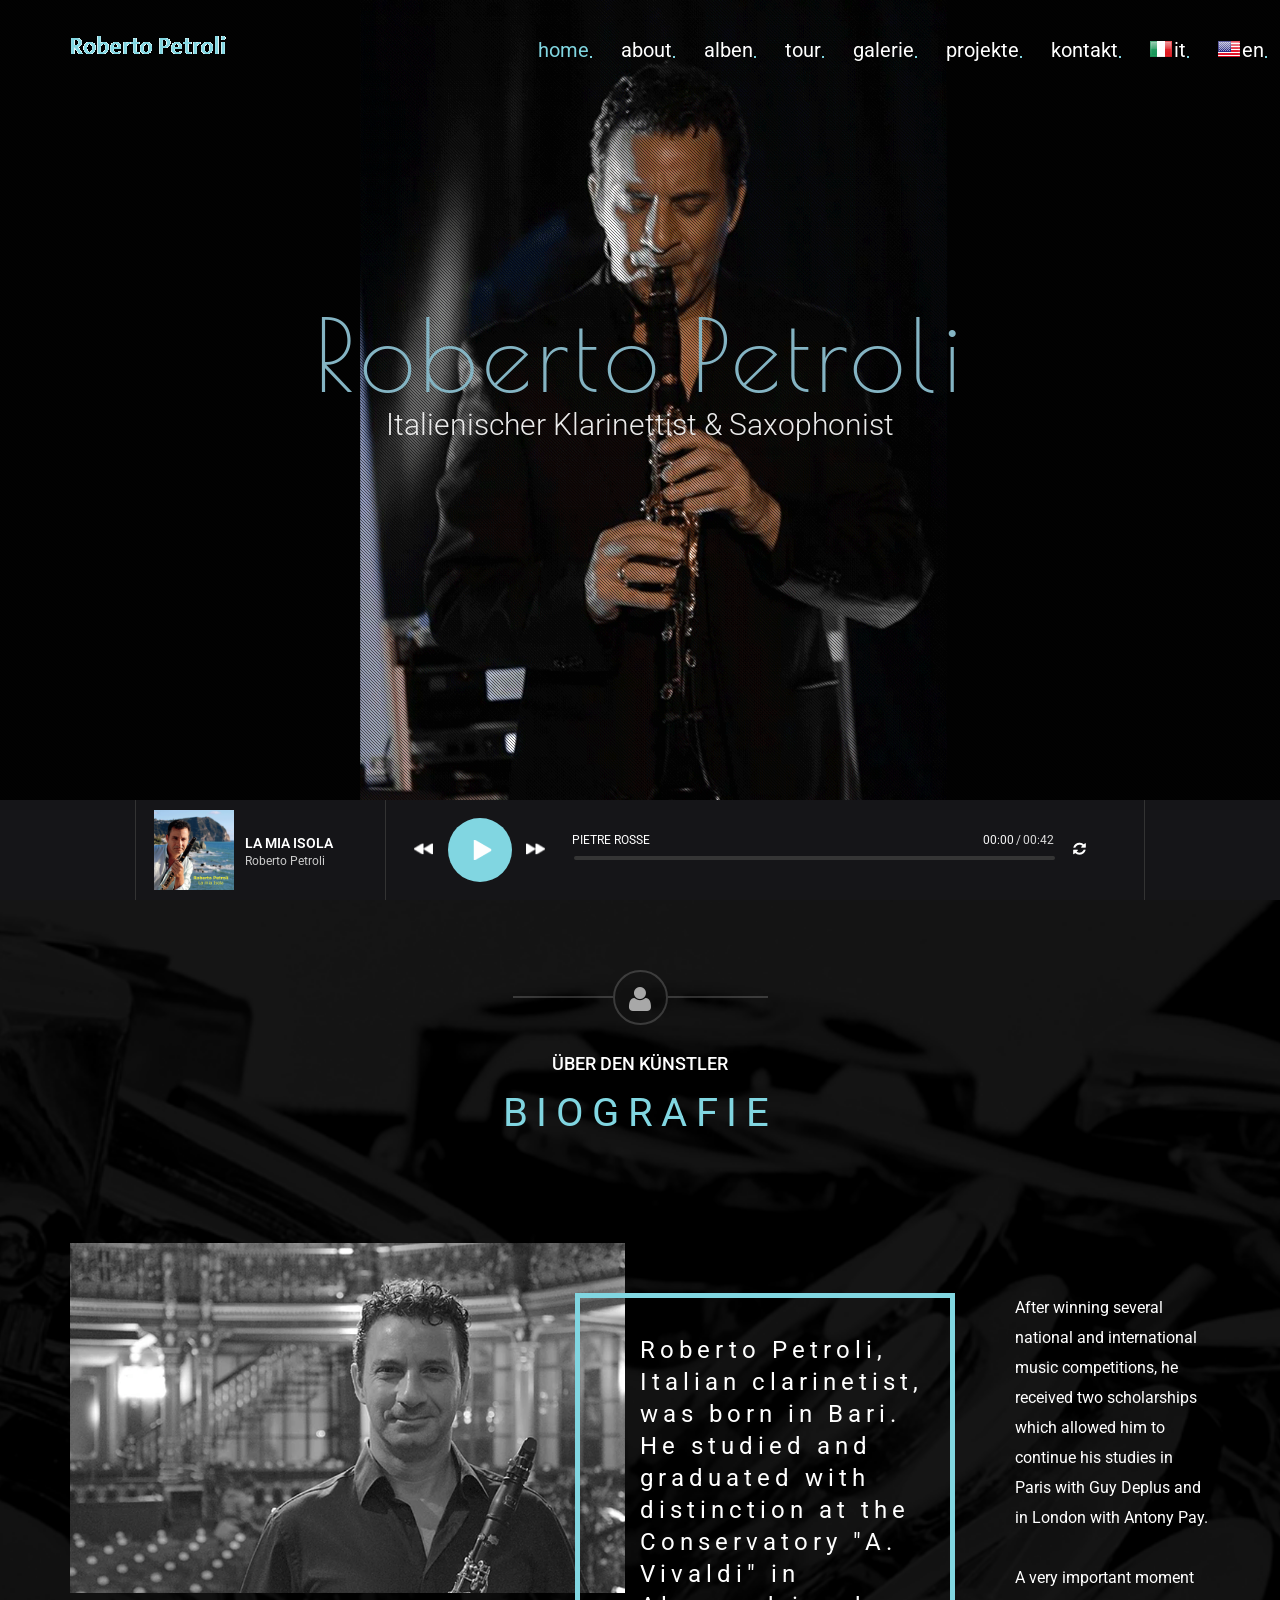
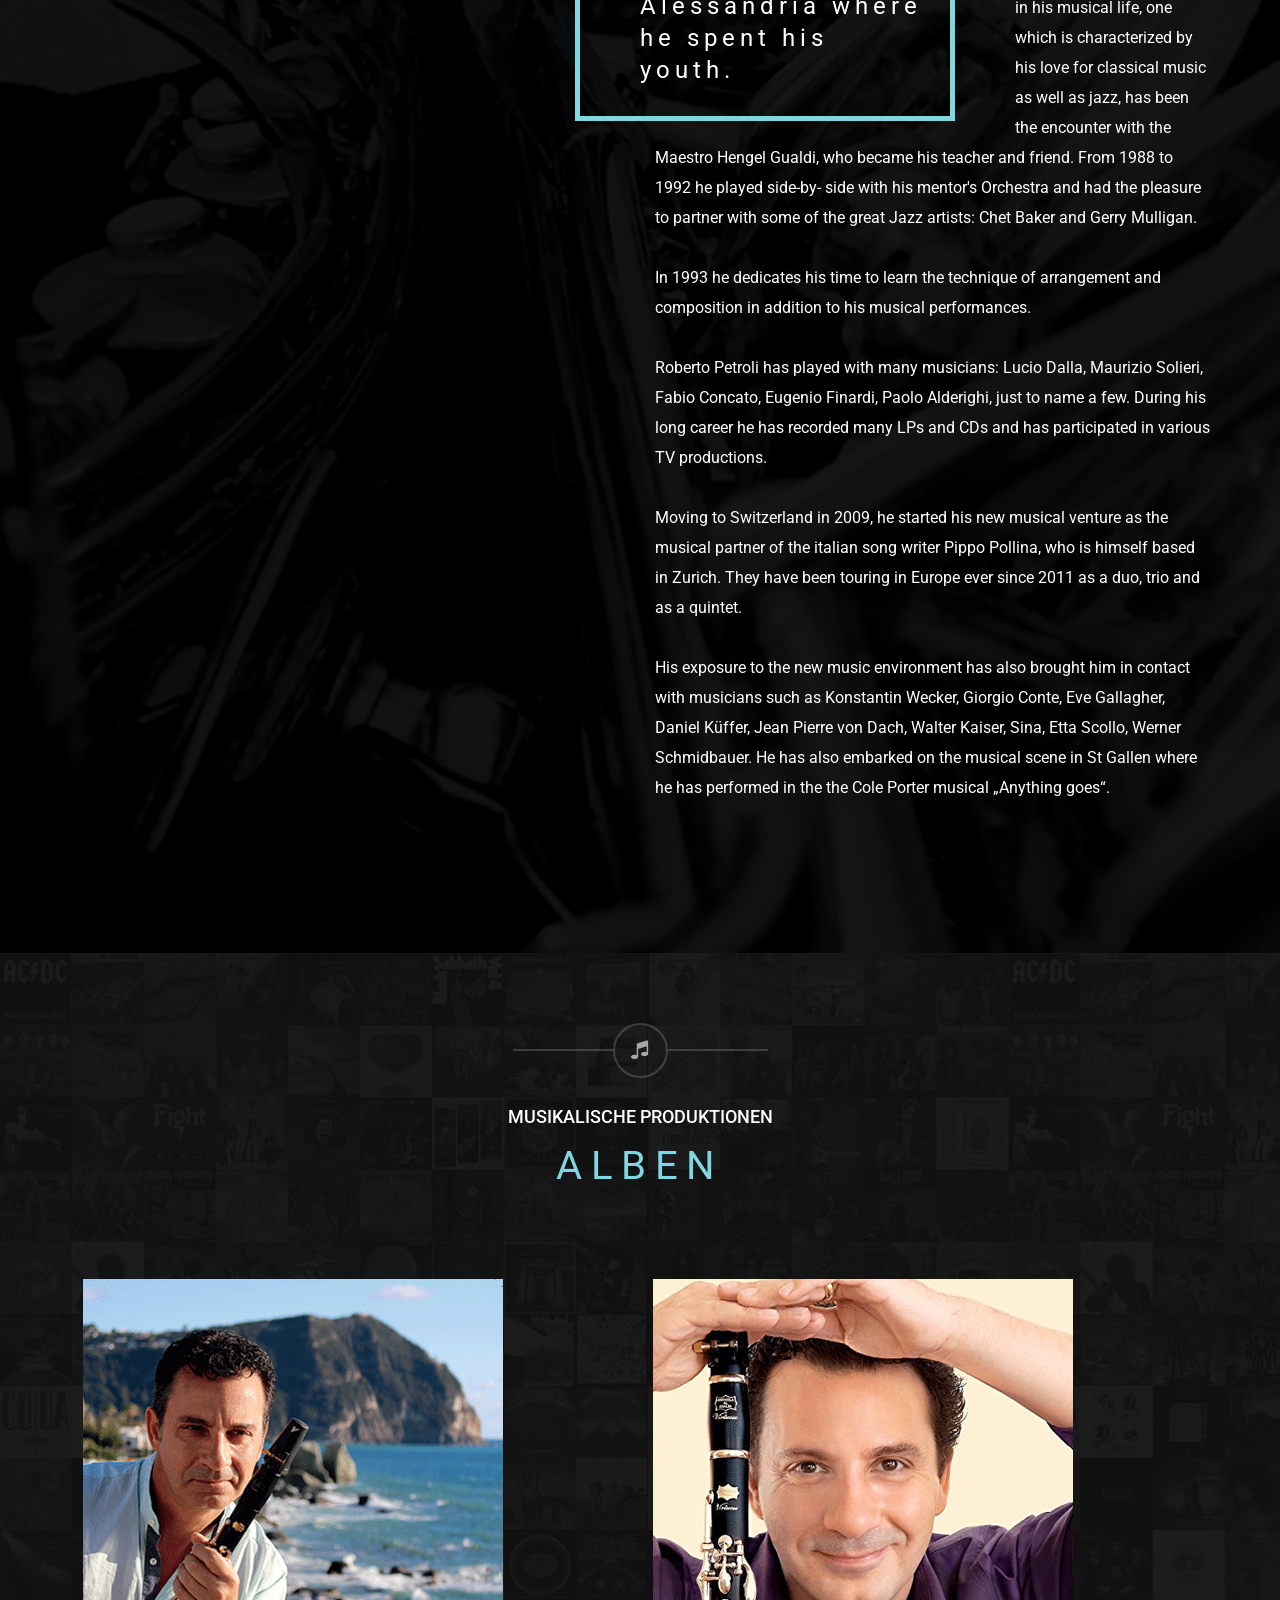
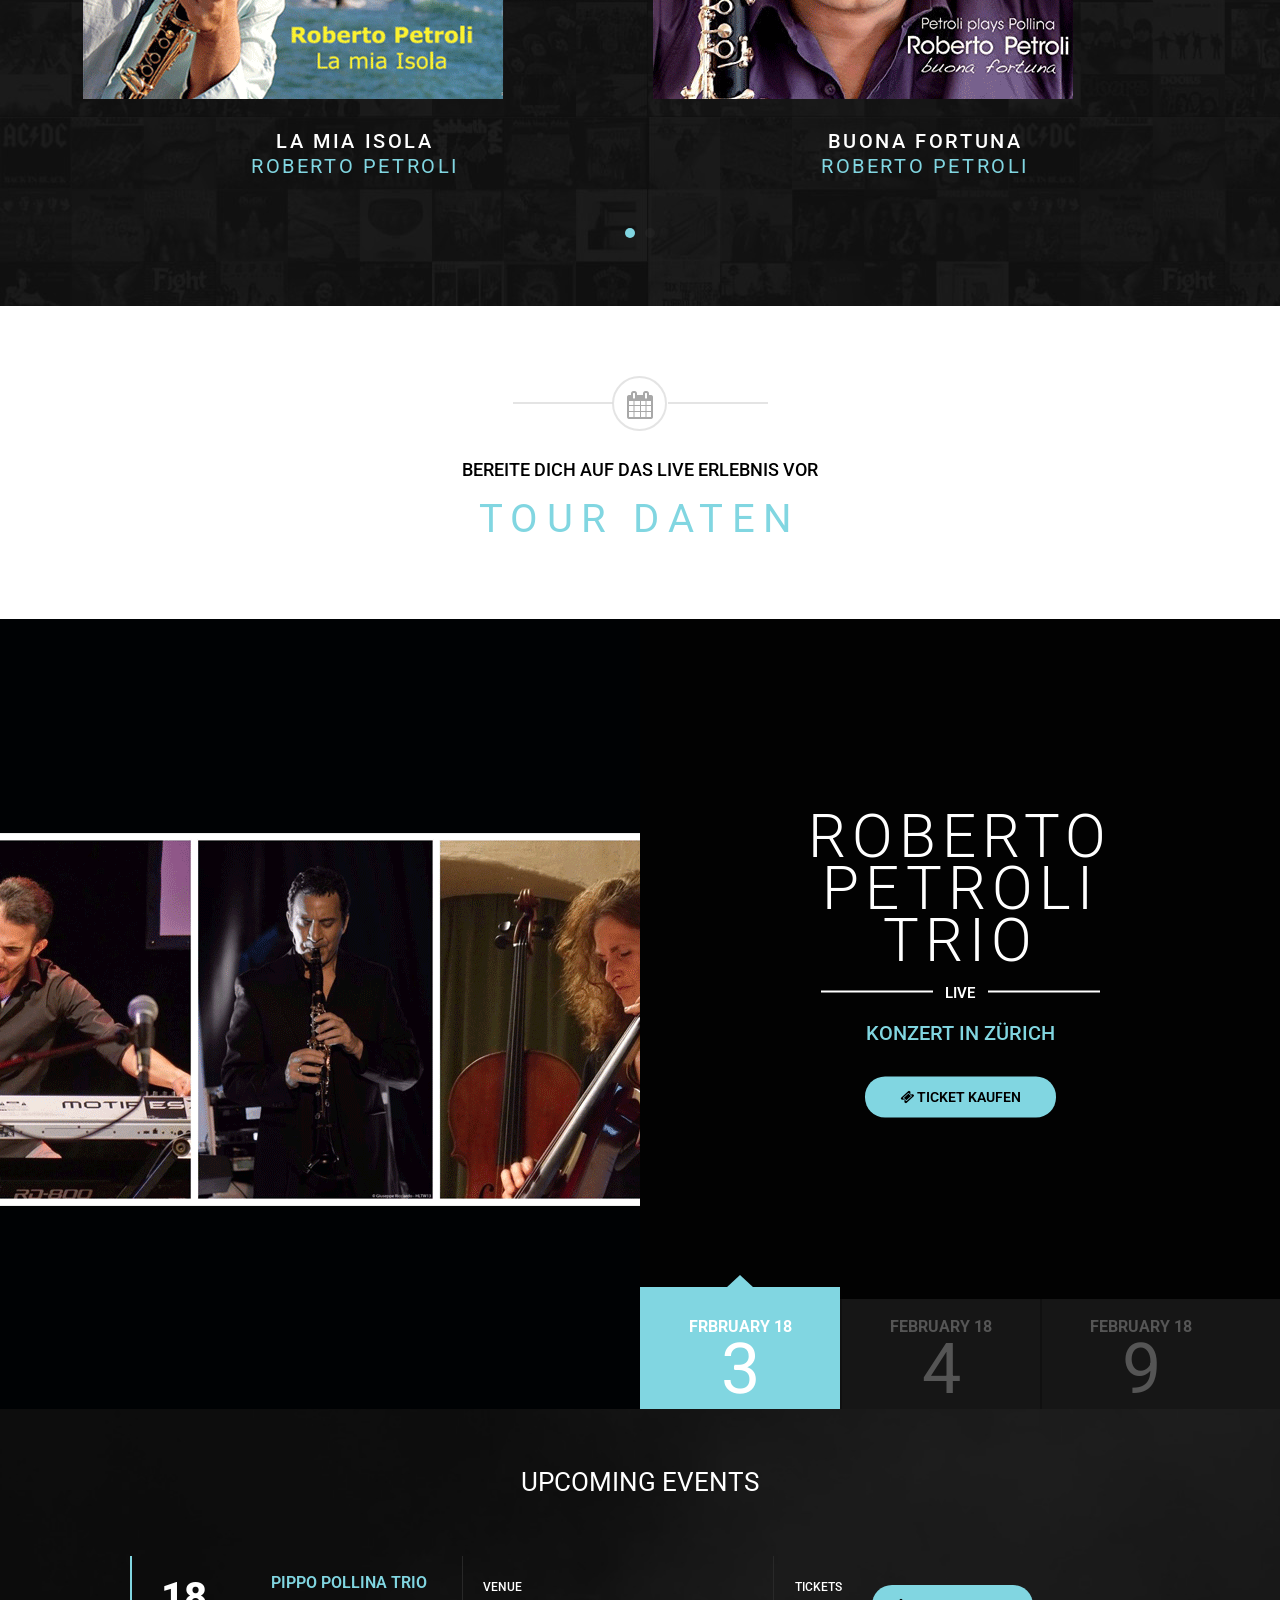
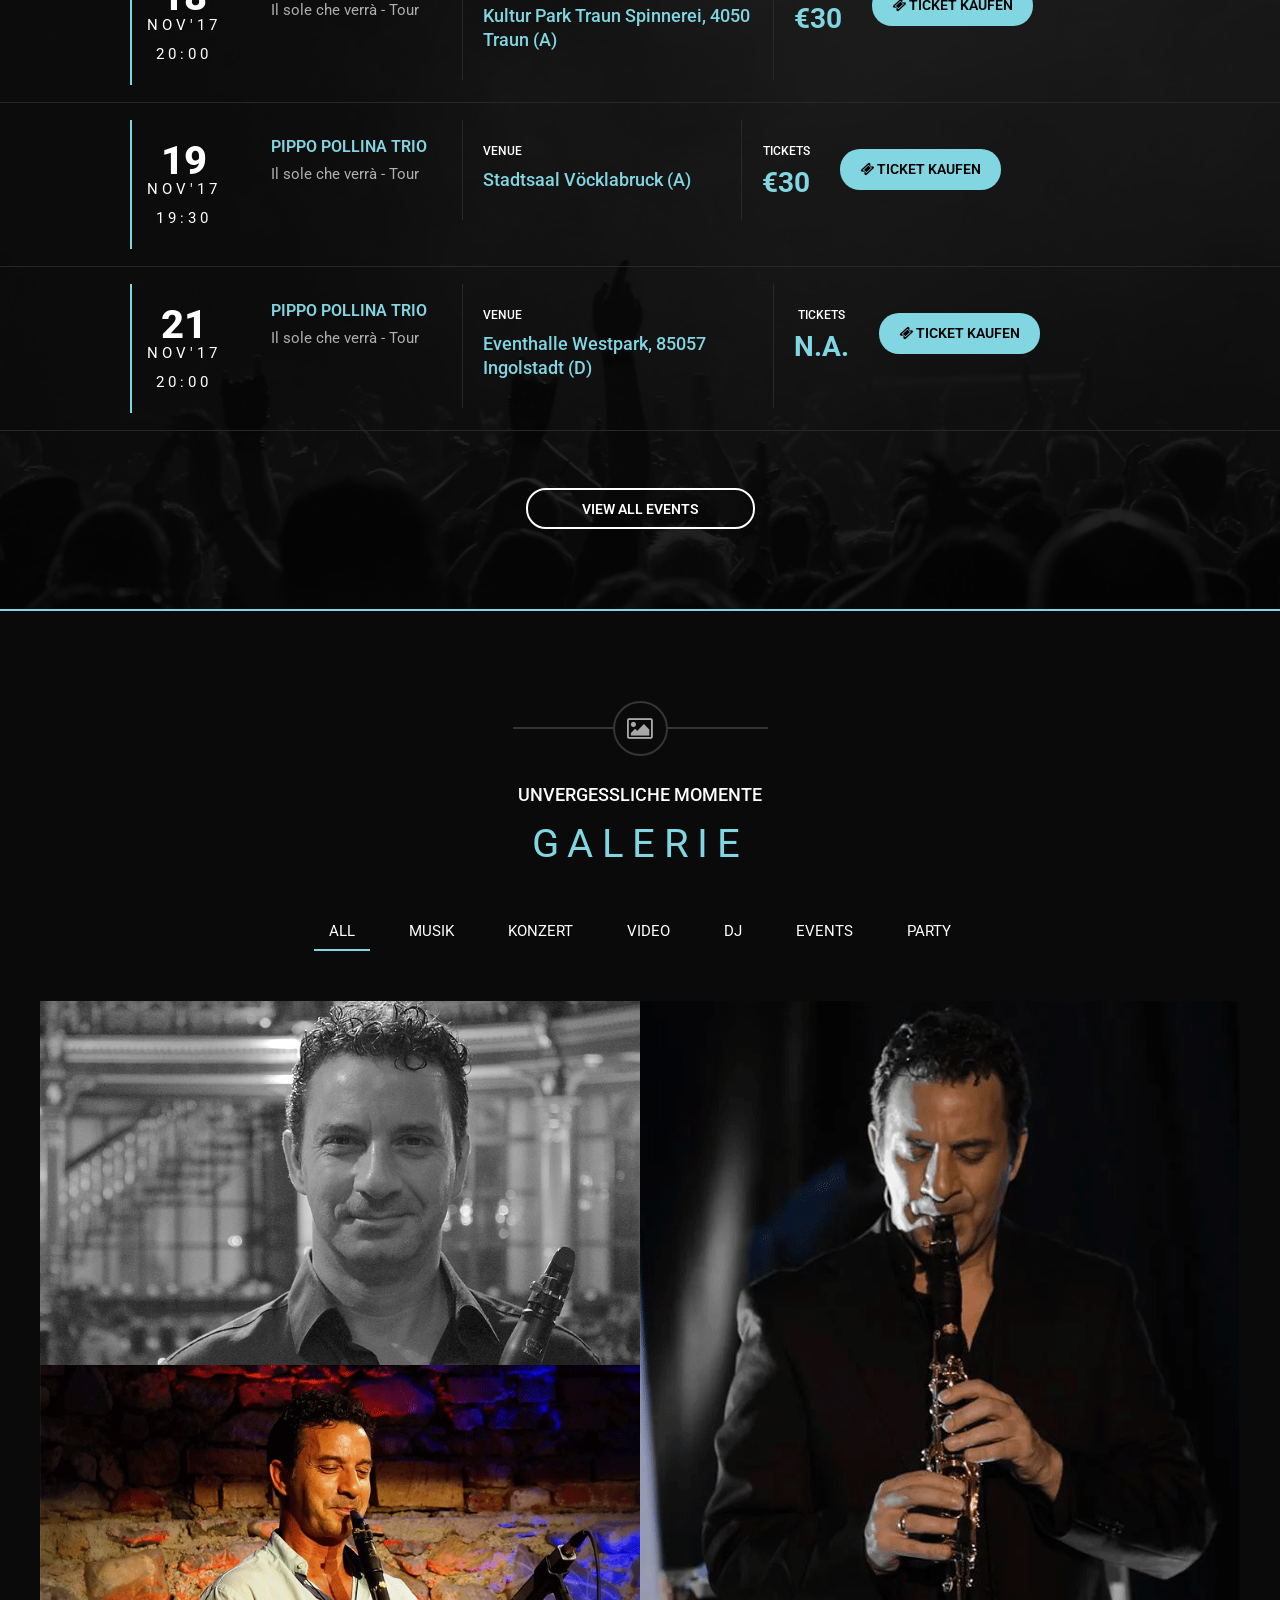
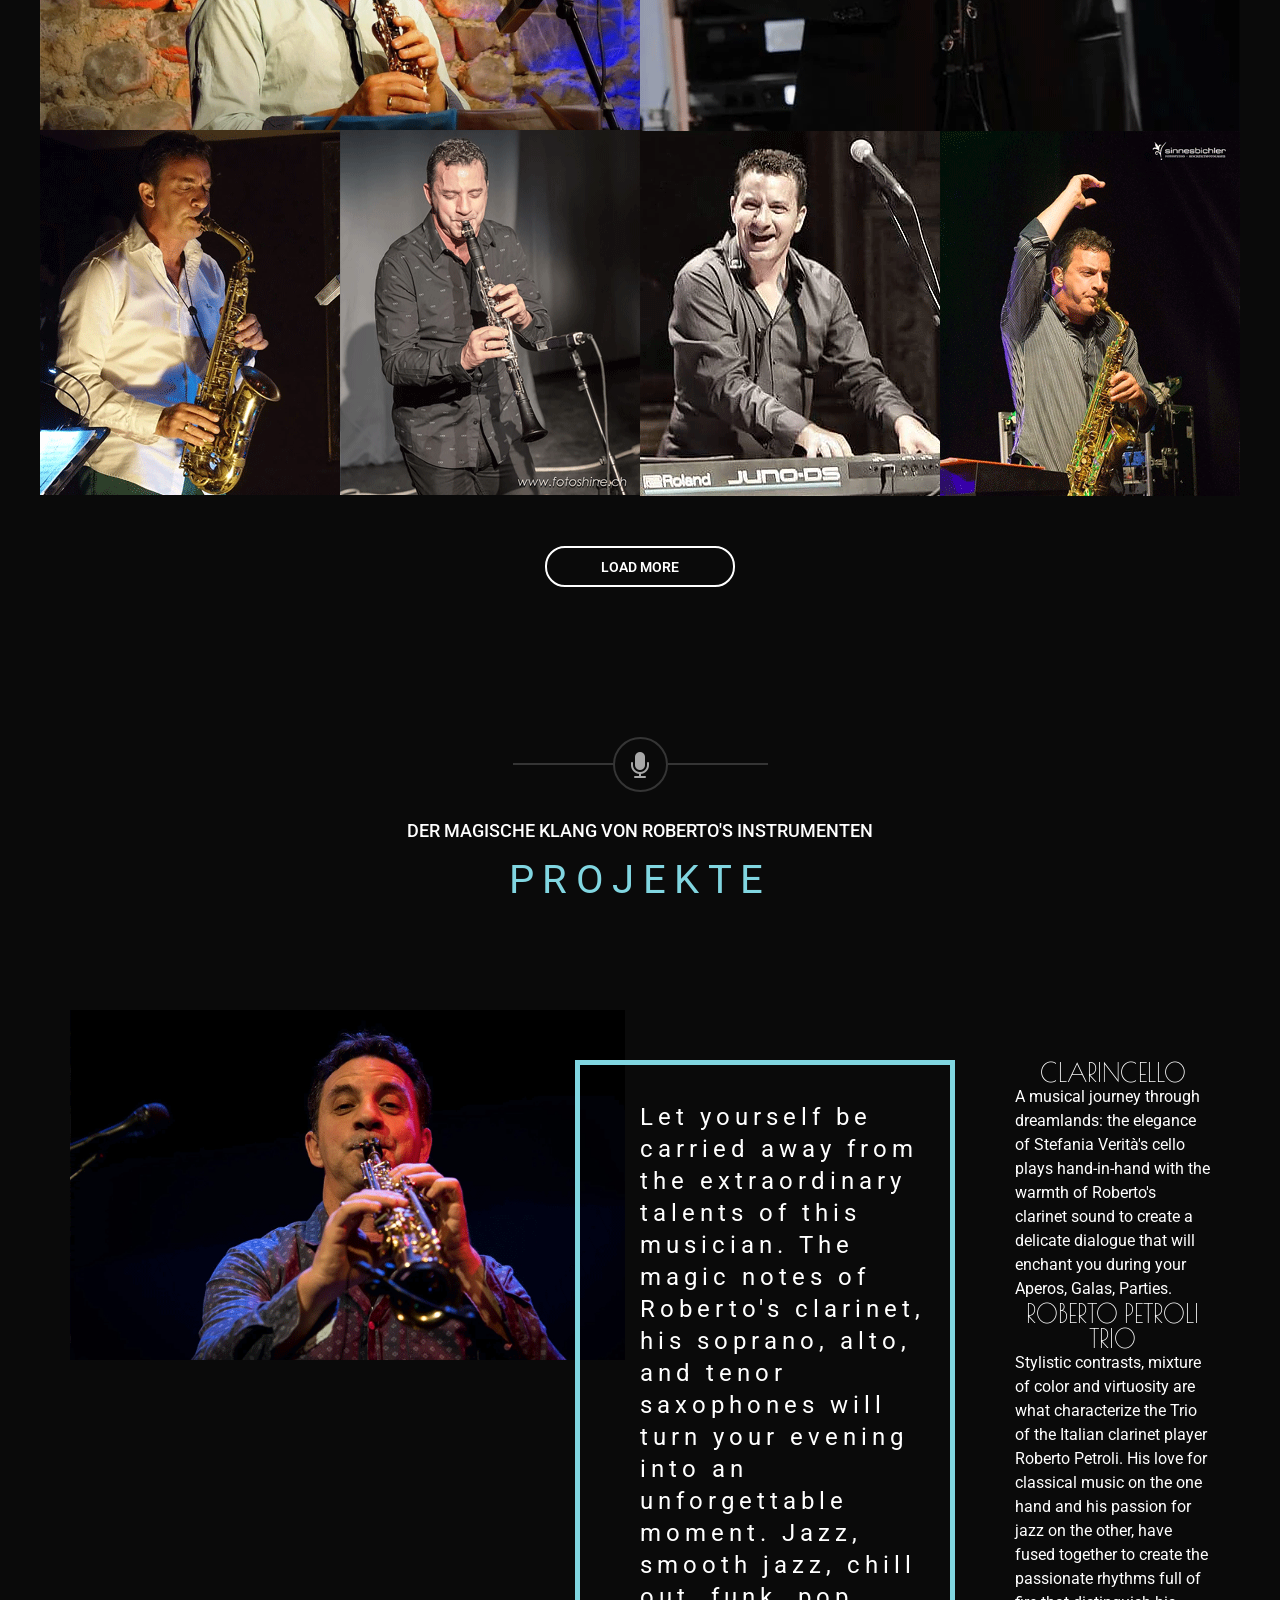
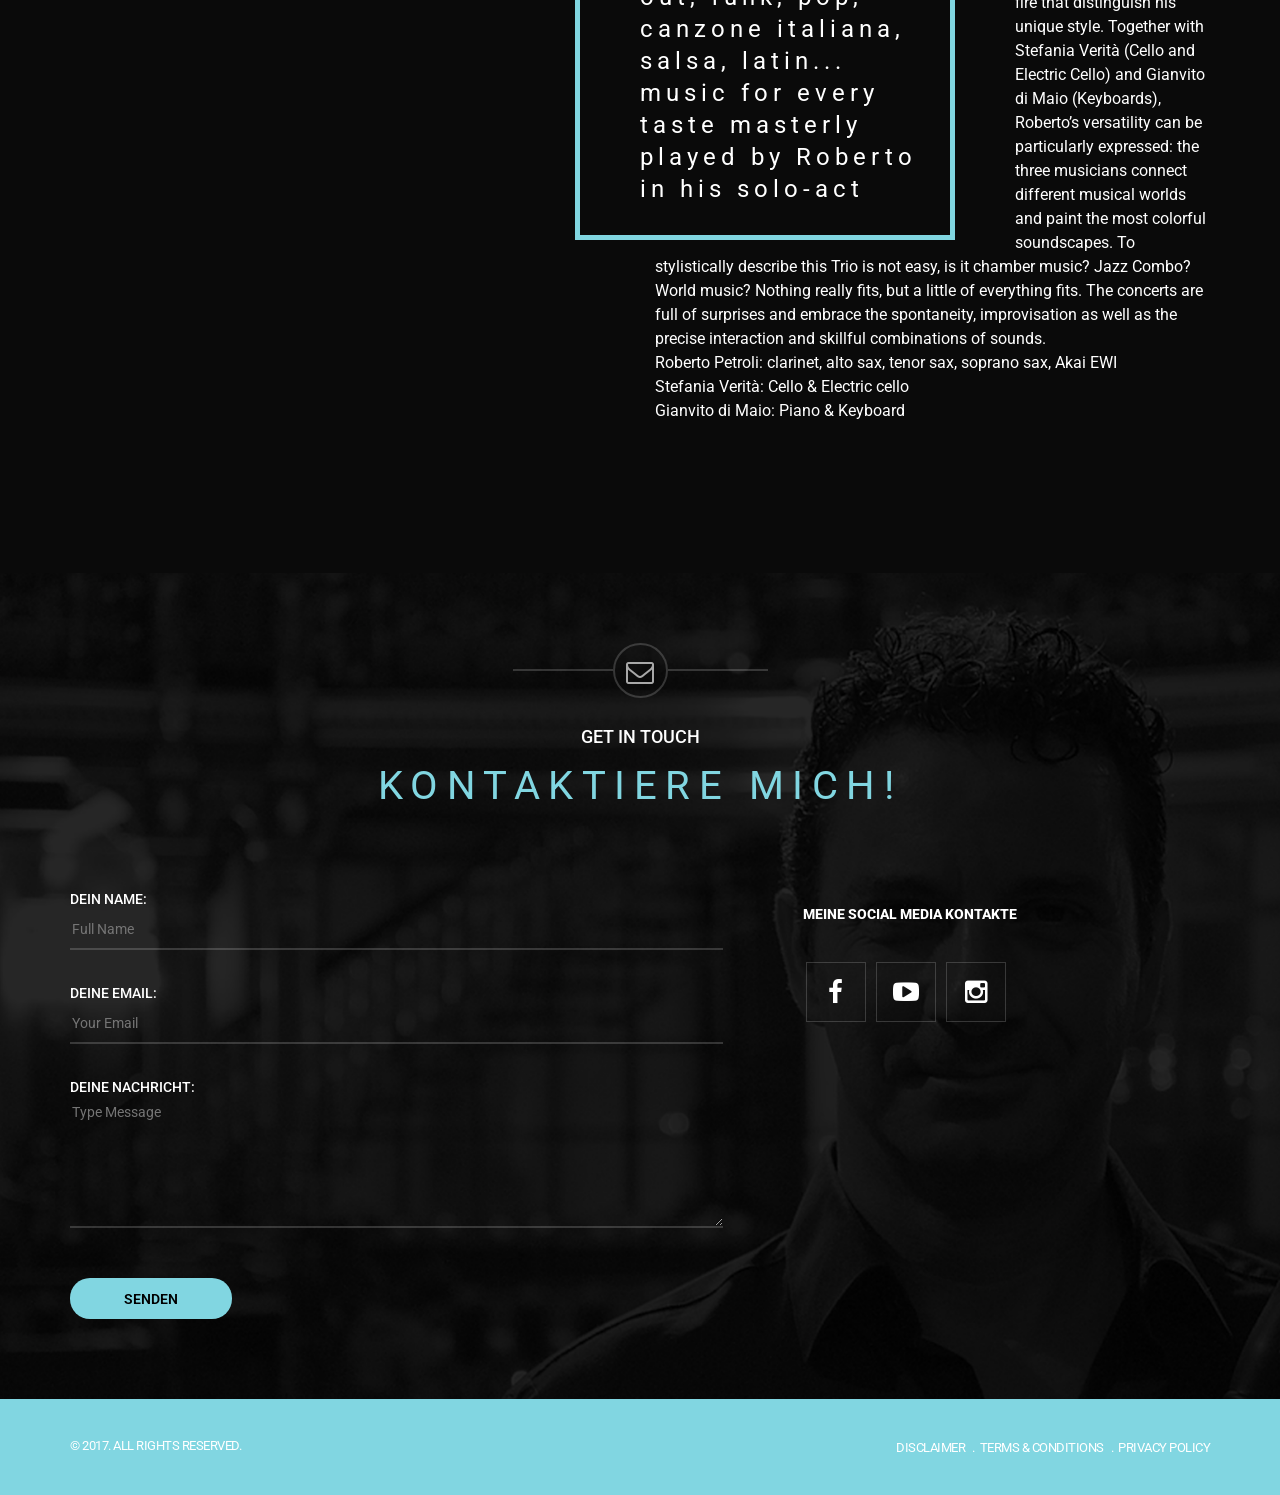
==== index_de.html @ 34b59afd "dreisprachig" ====
<!doctype html>
<!--[if lt IE 7]>      <html class="no-js lt-ie9 lt-ie8 lt-ie7"> <![endif]-->
<!--[if IE 7]>         <html class="no-js lt-ie9 lt-ie8"> <![endif]-->
<!--[if IE 8]>         <html class="no-js lt-ie9"> <![endif]-->
<!--[if gt IE 8]><!--> <html class="no-js"> <!--<![endif]-->
	<head>
		<meta charset="utf-8">
		<meta http-equiv="X-UA-Compatible" content="IE=edge">
		<title>Roberto Petroli</title>
		<meta name="description" content="">
		<meta name="HandheldFriendly" content="True">
		<meta name="MobileOptimized" content="320">
		<meta name="viewport" content="width=device-width,initial-scale=1,maximum-scale=1,user-scalable=0">

		<!-- Place favicon.ico and apple-touch-icon.png in the root directory -->

		<link href='https://fonts.googleapis.com/css?family=Roboto:400,100,100italic,300,300italic,400italic,500,500italic,700,700italic,900,900italic' rel='stylesheet' type='text/css'>
		<link href="https://fonts.googleapis.com/css?family=Poiret+One" rel="stylesheet">


		<link rel="stylesheet" href="styles/vendor/bootstrap.css">
		<link rel="stylesheet" href="styles/vendor/font-awesome.min.css">
		<link rel="stylesheet" href="styles/vendor/superslides.css">
		<link rel="stylesheet" href="styles/vendor/owl.carousel.css">
		<link rel="stylesheet" href="styles/vendor/owl.transitions.css">
		<link rel="stylesheet" href="styles/vendor/flickity.min.css">
		<link rel="stylesheet" href="styles/vendor/swipebox.min.css">
		<link rel="stylesheet" href="styles/vendor/TimeCircles.css">

		<link rel="stylesheet" href="styles/main.css">
		<link rel="stylesheet" href="styles/demo.css">
		<link rel="stylesheet" href="styles/languages.min.css">

		<link rel="stylesheet" href="styles/colors/color-lightblue.css">
		<!--    <link rel="stylesheet" href="styles/colors/color-yellow.css">
<link rel="stylesheet" href="styles/colors/color-purple.css">
<link rel="stylesheet" href="styles/colors/color-green.css">
<link rel="stylesheet" href="styles/colors/color-militar.css">
<link rel="stylesheet" href="styles/colors/color-caqui.css">
<link rel="stylesheet" href="styles/colors/color-red.css">-->

		<script src="scripts/vendor/modernizr.js"></script>
	</head>
	<body data-spy="scroll" data-target="#navbar-muziq" data-offset="80">

		<!-- LOADER -->
		<div id="mask">
			<div class="loader">
				<!-- <img src="images/loading.gif" alt='loading'> -->
				<div class="cssload-container">
					<div class="cssload-shaft1"></div>
					<div class="cssload-shaft2"></div>
					<div class="cssload-shaft3"></div>
					<div class="cssload-shaft4"></div>
					<div class="cssload-shaft5"></div>
					<div class="cssload-shaft6"></div>
					<div class="cssload-shaft7"></div>
					<div class="cssload-shaft8"></div>
					<div class="cssload-shaft9"></div>
					<div class="cssload-shaft10"></div>
				</div>
			</div>
		</div>

		<!-- HEADER -->
		<header id="jHeader">
			<nav class="navbar navbar-default" role="navigation">

				<div class="navbar-header">
					<button type="button" class="navbar-toggle" data-toggle="collapse" data-target=".navbar-ex1-collapse">
						<span class="sr-only">Desplegar navegación</span>
						<span class="icon-bar"></span>
						<span class="icon-bar"></span>
						<span class="icon-bar"></span>
					</button>
					<a class="navbar-brand" href="#anchor00"><img src="images/logo.png" alt="logo"></a>
				</div>

				<div class="collapse navbar-collapse navbar-ex1-collapse" id="navbar-muziq">
					<ul class="nav navbar-nav navbar-right">
						<li class="active"><a href="#anchor00">Home</a></li>
						<!--<li><a href="#anchor01">Events</a></li>
<li><a href="#anchor02">Artists</a></li>-->
						<li><a href="#anchor01">About</a></li>
						<li><a href="#anchor02">ALben</a></li>
						<li><a href="#anchor03">Tour</a></li>
						<li><a href="#anchor04">Galerie</a></li>
						<li><a href="#anchor05">Projekte</a></li>
						<!--<li><a href="shop.html">Shop</a></li>-->
						<li><a href="#anchor06">Kontakt</a></li>
						<li><a href="/index_it.html"><span class="lang-sm lang-lbl" lang="it"></span></a></li>
						<li><a href="/index_de.html"><span class="lang-sm lang-lbl" lang="en"></span></a></li>

					</ul>
				</div>

			</nav>
		</header>

		<!-- INTRO -->
		<section class="intro full-width jIntro" id="anchor00">
			<div class="container">
				<div class="row">
					<div class="col-md-12">
						<div class="slider-intro">
							<div id="slides">
								<div class="overlay"></div>
								<div class="slides-container">
									<img src="images/demo/intro/intro-slide1.png" alt="slide1">
									<img src="images/demo/intro/intro-slide2.png" alt="slide2">
									<img src="images/demo/intro/intro-slide3.png" alt="slide3">
								</div>
							</div>
						</div>
					</div>
				</div>

				<div class="vcenter text-center text-overlay">
					<!-- <div class="logo-intro"><img src="images/demo/logo-intro.png" alt=""></div>-->
					<div id="owl-main-text" class="owl-carousel">
						<div class="item">
							<h1 class="primary-title">Roberto Petroli</h1>
						</div>
						<!--<div class="item">
<h1 class="primary-title">Roberto Petroli </h1>
</div>-->
					</div>
					<h2 class="subtitle-text">Italienischer Klarinettist &amp; Saxophonist</h2>
					<div class="voffset50"></div>
					<!--<a href="#" class="btn btn-invert">Learn more</a>-->
				</div>

			</div>
		</section>

		<!-- PLAYER -->
		<div class="player horizontal">
			<div class="container">
				<div class="info-album-player">
					<div class="album-cover" id="bg-image3"></div>
					<p class="album-title">La mia Isola</p>
					<p class="artist-name">Roberto Petroli</p>
				</div>
				<div class="player-content">
					<audio preload></audio>
					<ol class="playlist">
						<li><a href="#" data-src="mp3/Isola_09.mp3">Pietre rosse</a></li>
						<li><a href="#" data-src="mp3/Isola_01.mp3">Ischia</a></li>
						<li><a href="#" data-src="mp3/Isola_04.mp3">Sorgeto</a></li>
					</ol>
					<div class="nextprev">
						<span class="prev">prev</span>
						<span class="next">next</span>
					</div>
					<span class="btnloop">loop</span>
				</div>
			</div>
		</div>


		<!-- BIOGRAPHY -->
		<section id="anchor01" class="section biography inverse-color" >
			<div class="container">
				<div class="row">
					<div class="col-md-8 col-md-offset-2">
						<div class="voffset70"></div>
						<div class="separator-icon">
							<i class="fa fa-user"></i>
						</div>
						<div class="voffset30"></div>
						<p class="pretitle">Über den Künstler</p>
						<div class="voffset20"></div>
						<h2 class="title">Biografie</h2>
						<div class="voffset110"></div>
					</div>
				</div>
				<div class="row">
					<div class="col-lg-6">
						<img src="images/demo/biography/biography2.png" alt="">
					</div>
					<div class="col-lg-6">
						<div class="voffset50"></div>
						<div class="quote">
							<p>Roberto Petroli, Italian clarinetist, was born in Bari. He studied and graduated with distinction at the Conservatory "A. Vivaldi" in Alessandria where he spent his youth. </p>
							<!--<p class="author">Robbie Robertson</p>-->
						</div>
						<div class="description">
							<p>After winning several national and international music competitions, he received two scholarships which allowed him to continue his studies in Paris with Guy Deplus and in London with Antony Pay.</p>
							<p>A very important moment in his musical life, one which is characterized by his love for classical music as well as jazz, has been the encounter with the Maestro Hengel Gualdi, who became his teacher and friend. 
								From 1988 to 1992 he played side-by- side with his mentor's Orchestra and had the pleasure to partner with some of the great Jazz artists: Chet Baker and Gerry Mulligan.</p>
							<p>In 1993 he dedicates his time to learn the technique of arrangement and composition in addition to his musical performances.</p>
							<p>Roberto Petroli has played with many musicians: Lucio Dalla, Maurizio Solieri,  Fabio Concato, Eugenio Finardi, Paolo Alderighi, just to name a few. During his long career he has recorded many LPs and CDs and has participated in various TV productions.</p>
							<p>Moving to Switzerland in 2009, he started his new musical venture as the musical partner of the italian song writer Pippo Pollina, who is himself based in Zurich. They have been touring in  Europe ever since 2011 as a duo, trio and as a quintet. </p>
							<p>His exposure to the new music environment has also brought him in contact with musicians such as Konstantin Wecker, Giorgio Conte, Eve Gallagher, Daniel Küffer, Jean Pierre von Dach, Walter Kaiser, Sina, Etta Scollo, Werner Schmidbauer. He has also embarked on the musical scene in St Gallen where he has performed in the the Cole Porter musical „Anything goes“.</p>
						</div>
					</div>
				</div>
				<div class="voffset150"></div>
			</div>	
		</section>




		<!-- UPCOMING EVENTS -->
		<!-- <section class="section upcomming-events" id="anchor01">
<div class="container">
<div class="row">
<div class="col-md-8 col-md-offset-2">
<div class="voffset70"></div>
<div class="separator-icon">
<i class="fa fa-ticket"></i>
</div>
<div class="voffset30"></div>
<p class="pretitle">get read for the summer 2016</p>
<div class="voffset20"></div>
<h2 class="title">upcoming events</h2>
<div class="voffset80"></div>
</div>
</div>
<div class="row">
<div class="col-md-12">
<div class="upevents">
<div class="upevent">
<div class="contain">
<div class="bg-image" style="background-image: url('images/demo/events/photo-event1.jpg')"></div>
<div class="content">
<div class="voffset80"></div>
<div class="date">03<span>d</span> 16<span>h</span> 20<span>m</span> 10<span>s</span></div>
<div class="separator tag"><span>featured</span></div>
<div class="title">Beach party music</div>
<p>Lorem ipsum dolor sit amet, consectetur adipisicing elit. Nulla error reiciendis, magni fuga quod quos officia fugiat.</p>
<p class="buttons">
<a href="#" class="btn rounded icon"><i class="fa fa-ticket"></i> Ticket kaufen</a>
<a href="#" class="btn rounded border">View details</a>
</p>
<div class="voffset70"></div>
<div class="posted"><span>posted:</span> 02 november, 2016</div>
</div>
</div>
</div>
<div class="upevent">
<div class="contain">
<div class="bg-image" style="background-image: url('images/demo/events/photo-event2.jpg')"></div>
<div class="content">
<div class="voffset30"></div>
<div class="date">03<span>d</span> 16<span>h</span> 20<span>m</span> 10<span>s</span></div>
<div class="separator tag"><span>featured</span></div>
<div class="title">Rock live music event</div>
<p class="buttons">
<a href="#" class="btn rounded icon"><i class="fa fa-ticket"></i> Ticket kaufen</a>
<a href="#" class="btn rounded border">View details</a>
</p>
<div class="posted"><span>posted:</span> 02 november, 2016</div>
</div>
</div>
</div>
<div class="upevent">
<div class="contain">
<div class="bg-image" style="background-image: url('images/demo/events/photo-event3.jpg')"></div>
<div class="content">
<div class="voffset80"></div>
<div class="date">03<span>d</span> 16<span>h</span> 20<span>m</span> 10<span>s</span></div>
<div class="separator tag"><span>popular</span></div>
<div class="title">HIP HOP Party Music</div>
<p>Lorem ipsum dolor sit amet, consectetur adipisicing elit. Nulla error reiciendis, magni fuga quod quos officia fugiat.</p>
<p class="buttons">
<a href="#" class="btn rounded icon unactive"><i class="fa fa-ticket"></i> closed</a>
<a href="#" class="btn rounded border">View details</a>
</p>
<div class="voffset70"></div>
<div class="posted"><span>posted:</span> 02 november, 2016</div>
</div>
</div>
</div>
<div class="upevent">
<div class="contain">
<div class="bg-image" style="background-image: url('images/demo/events/photo-event4.jpg')"></div>
<div class="content">
<div class="voffset80"></div>
<div class="date">03<span>d</span> 16<span>h</span> 20<span>m</span> 10<span>s</span></div>
<div class="separator tag"><span>featured</span></div>
<div class="title">INDIE <br>MUSIC show</div>
<p>Lorem ipsum dolor sit amet, consectetur adipisicing elit. Nulla error reiciendis, magni fuga quod quos officia fugiat.</p>
<p class="buttons">
<a href="#" class="btn rounded icon"><i class="fa fa-ticket"></i> Ticket kaufen</a>
<a href="#" class="btn rounded border">View details</a>
</p>
<div class="voffset70"></div>
<div class="posted"><span>posted:</span> 02 november, 2016</div>
</div>
</div>
</div>
<div class="upevent">
<div class="contain">
<div class="bg-image" style="background-image: url('images/demo/events/photo-event5.jpg')"></div>
<div class="content">
<div class="voffset30"></div>
<div class="date">03<span>d</span> 16<span>h</span> 20<span>m</span> 10<span>s</span></div>
<div class="separator tag"><span>recent</span></div>
<div class="title">awesome music event</div>
<p class="buttons">
<a href="#" class="btn rounded icon"><i class="fa fa-ticket"></i> Ticket kaufen</a>
<a href="#" class="btn rounded border">View details</a>
</p>
<div class="posted"><span>posted:</span> 02 november, 2016</div>
</div>
</div>
</div>
<div class="upevent">
<div class="contain">
<div class="bg-image" style="background-image: url('images/demo/events/photo-event6.jpg')"></div>
<div class="content">
<div class="voffset30"></div>
<div class="date">03<span>d</span> 16<span>h</span> 20<span>m</span> 10<span>s</span></div>
<div class="separator tag"><span>featured</span></div>
<div class="title">country music</div>
<p>Proin gravida nibh vel velit auctor aliquet.</p>
<p class="buttons">
<a href="#" class="btn rounded icon"><i class="fa fa-ticket"></i> Ticket kaufen</a>
<a href="#" class="btn rounded border">View details</a>
</p>
<div class="posted"><span>posted:</span> 02 november, 2016</div>
</div>
</div>
</div>
</div>
</div>
</div>
</div>

<div class="voffset80"></div>
</section> -->

		<!-- TWITTER -->
		<!--		<section class="section youtube inverse-color full-width parallax-section" data-parallax-image="images/demo/twitter/bg-twitter.jpg">
<div class="container">
<div class="row">
<div class="col-md-12">
<i class="fa fa-youtube-play"></i>
<div id="twitter-feed"></div>
</div>
</div>
</div>
</section>-->

		<!-- FEATURED ARTIST -->
		<!--   <section class="section featured-artists" id="anchor02">
<div class="container">
<div class="row">
<div class="col-md-8 col-md-offset-2">
<div class="voffset70"></div>
<div class="separator-icon">
<i class="fa fa-microphone"></i>
</div>
<div class="voffset30"></div>
<p class="pretitle">get read for the summer 2016</p>
<div class="voffset20"></div>
<h2 class="title">featured Artist</h2>
<div class="voffset80"></div>
</div>
</div>
<div class="row">
<div class="col-md-12">           
<div class="voffset20"></div>
<div class="js-flickity" data-flickity-options="{ &quot;cellAlign&quot;: &quot;left&quot;, &quot;wrapAround&quot;: true, &quot;contain&quot;: true, &quot;prevNextButtons&quot;: false }">
<div class="gallery-cell col-xs-12 col-sm-6 col-md-4 col-lg-3">
<div class="featured-artist">
<div class="image">
<img src="images/demo/artists/featured-artist1.jpg" alt="">
</div>
<div class="rollover">
<ul class="social">
<li><a href="#"><i class="fa fa-facebook"></i></a></li>
<li><a href="#"><i class="fa fa-twitter"></i></a></li>
<li><a href="#"><i class="fa fa-instagram"></i></a></li>
</ul>
<div class="text">
<h4 class="title-artist">Dj <br>Everlast</h4>
<p>Lorem ipsum dolor sit amet, consectetur adipisicing elit. Ipsam rem, quasi alias sunt velit.</p>
</div>
</div>
</div>
</div>
<div class="gallery-cell col-xs-12 col-sm-6 col-md-4 col-lg-3">
<div class="featured-artist">
<div class="image">
<img src="images/demo/artists/featured-artist2.jpg" alt="">
</div>
<div class="rollover">
<ul class="social">
<li><a href="#"><i class="fa fa-facebook"></i></a></li>
<li><a href="#"><i class="fa fa-twitter"></i></a></li>
<li><a href="#"><i class="fa fa-instagram"></i></a></li>
</ul>
<div class="text">
<h4 class="title-artist">Dj <br>mery <br>myers</h4>
<p>Lorem ipsum dolor sit amet, consectetur adipisicing elit. Ipsam rem, quasi alias sunt velit.</p>
</div>
</div>
</div>
</div>
<div class="gallery-cell col-xs-12 col-sm-6 col-md-4 col-lg-3">
<div class="featured-artist">
<div class="image">
<img src="images/demo/artists/featured-artist3.jpg" alt="">
</div>
<div class="rollover">
<ul class="social">
<li><a href="#"><i class="fa fa-facebook"></i></a></li>
<li><a href="#"><i class="fa fa-twitter"></i></a></li>
<li><a href="#"><i class="fa fa-instagram"></i></a></li>
</ul>
<div class="text">
<h4 class="title-artist">Mc <br>Hood</h4>
<p>Lorem ipsum dolor sit amet, consectetur adipisicing elit. Ipsam rem, quasi alias sunt velit.</p>
</div>
</div>
</div>
</div>
<div class="gallery-cell col-xs-12 col-sm-6 col-md-4 col-lg-3">
<div class="featured-artist">
<div class="image">
<img src="images/demo/artists/featured-artist4.jpg" alt="">
</div>
<div class="rollover">
<ul class="social">
<li><a href="#"><i class="fa fa-facebook"></i></a></li>
<li><a href="#"><i class="fa fa-twitter"></i></a></li>
<li><a href="#"><i class="fa fa-instagram"></i></a></li>
</ul>
<div class="text">
<h4 class="title-artist">Dona <br>Carter </h4>
<p>Lorem ipsum dolor sit amet, consectetur adipisicing elit. Ipsam rem, quasi alias sunt velit.</p>
</div>
</div>
</div>
</div>
<div class="gallery-cell col-xs-12 col-sm-6 col-md-4 col-lg-3">
<div class="featured-artist">
<div class="image">
<img src="images/demo/artists/featured-artist3.jpg" alt="">
</div>
<div class="rollover">
<ul class="social">
<li><a href="#"><i class="fa fa-facebook"></i></a></li>
<li><a href="#"><i class="fa fa-twitter"></i></a></li>
<li><a href="#"><i class="fa fa-instagram"></i></a></li>
</ul>
<div class="text">
<h4 class="title-artist">Dj <br>mery <br>myers</h4>
<p>Lorem ipsum dolor sit amet, consectetur adipisicing elit. Ipsam rem, quasi alias sunt velit.</p>
</div>
</div>
</div>
</div>
</div>
</div>
</div>
<div class="voffset120"></div>
</div>
</section> -->



		<!-- DISCOGRAPHY -->
		<section class="section discography inverse-color" id="anchor02">
			<div id="discography"></div>
			<div class="container">
				<div class="row">
					<div class="col-md-8 col-md-offset-2">
						<div class="voffset70"></div>
						<div class="separator-icon">
							<i class="fa fa-music"></i>
						</div>
						<div class="voffset30"></div>
						<p class="pretitle">Musikalische Produktionen</p>
						<div class="voffset20"></div>
						<h2 class="title">Alben</h2>
						<div class="voffset80"></div>
					</div>
				</div>
				<div class="row">
					<div class="col-md-12">
						<ul class="carousel-discography js-flickity" data-flickity-options="{ &quot;cellAlign&quot;: &quot;left&quot;, &quot;wrapAround&quot;: true, &quot;contain&quot;: true, &quot;prevNextButtons&quot;: false }">
							<!-- col-xlg-3 -->
							<li class="gallery-cell col-xs-12 col-sm-6 col-md-6">
								<div class="info-album">
									<div class="cover open-disc" data-url="discs/disc-01.html">
										<img src="images/demo/discography/disco-1.png" alt="">
										<div class="rollover">
											<i class="fa fa-cart-plus"></i>
											<p>Album ansehen</p>
										</div>
									</div>
									<p class="album">La mia isola</p>
									<p class="artist">Roberto Petroli</p>
								</div>
							</li>
							<li class="gallery-cell col-xs-12 col-sm-6 col-md-6">
								<div class="info-album">
									<div class="cover open-disc" data-url="discs/disc-02.html">
										<img src="images/demo/discography/disco-2.png" alt="">
										<div class="rollover">
											<i class="fa fa-cart-plus"></i>
											<p>Album ansehen</p>
										</div>
									</div>
									<p class="album">Buona fortuna</p>
									<p class="artist">Roberto Petroli</p>
								</div>
							</li>
							<!--  <li class="gallery-cell col-xs-12 col-sm-6 col-md-4"> 
<div class="info-album">
<div class="cover open-disc" data-url="discs/disc-03.html">
<img src="images/demo/discography/disco-3.jpg" alt="">
<div class="rollover">
<i class="fa fa-cart-plus"></i>
<p>view album</p>
</div>
</div>
<p class="album">La mia Isola</p>
<p class="artist">blummsday</p>
</div>
</li>
<li class="gallery-cell col-xs-12 col-sm-6 col-md-4">
<div class="info-album">
<div class="cover open-disc" data-url="discs/disc-04.html">
<img src="images/demo/discography/disco-4.jpg" alt="">
<div class="rollover">
<i class="fa fa-cart-plus"></i>
<p>view album</p>
</div>
</div>
<p class="album">friend, family, enemy</p>
<p class="artist">magdalena</p>
</div>
</li>
<li class="gallery-cell col-xs-12 col-sm-6 col-md-4">
<div class="info-album">
<div class="cover open-disc" data-url="discs/disc-01.html">
<img src="images/demo/discography/disco-1.jpg" alt="">
<div class="rollover">
<i class="fa fa-cart-plus"></i>
<p>view album</p>
</div>
</div>
<p class="album">under the iron sea</p>
<p class="artist">Keane</p>
</div>
</li>
<li class="gallery-cell col-xs-12 col-sm-6 col-md-4">
<div class="info-album">              
<div class="cover open-disc" data-url="discs/disc-02.html">
<img src="images/demo/discography/disco-2.jpg" alt="">
<div class="rollover">
<i class="fa fa-cart-plus"></i>
<p>view album</p>
</div>
</div>
<p class="album">under the iron sea</p>
<p class="artist">Keane</p>
</div>
</li>-->
						</ul>
						<div class="voffset90"></div>
					</div>
				</div>
			</div>
			<!-- DETAILS DISCO -->
			<div id="project-show"></div>
			<div class="section player-album project-window">
				<div class="project-content"></div><!-- AJAX Dinamic Content -->
			</div>
		</section>

		<!-- TOUR DATES -->
		<section class="section full-width tourdates" id="anchor03">
			<div class="container">
				<div class="row">
					<div class="col-md-8 col-md-offset-2">
						<div class="voffset70"></div>
						<div class="separator-icon">
							<i class="fa fa-calendar"></i>
						</div>
						<div class="voffset30"></div>
						<p class="pretitle">Bereite dich auf das Live Erlebnis vor</p>
						<div class="voffset20"></div>
						<h2 class="title">tour daten</h2>
						<div class="voffset80"></div>
					</div>
				</div>
				<div class="row">
					<div class="col-sm-6">
						<div class="image-tour"></div>
					</div>
					<div class="col-sm-6">
						<div class="tour-info">
							<ul class="carousel-dates jcarouselDates">
								<li class="gallery-cell" id="tour1">
									<div class="vcenter">
										<p class="name-tour">Roberto Petroli Trio</p>
										<p class="separator">live</p>
										<p class="subtitle-tour">Konzert in Zürich</p>

										<p class="buy">
											<a href="#" class="btn rounded icon"><i class="fa fa-ticket"></i> Ticket kaufen</a>
										</p>
									</div>
								</li>
								<li class="gallery-cell" id="tour2">
									<div class="vcenter">
										<p class="name-tour">Roberto Petroli Trio</p>
										<p class="separator">live</p>
										<p class="subtitle-tour">Concert in Arzbach</p>
										<p class="buy">
											<a href="#" class="btn rounded icon"><i class="fa fa-ticket"></i> Ticket kaufen</a>
										</p>
									</div>
								</li>
								<li class="gallery-cell" id="tour3">
									<div class="vcenter">
										<p class="name-tour">Roberto Petroli Trio</p>
										<p class="separator">live</p>
										<p class="subtitle-tour">Concert in Zurich</p>

										<p class="buy">
											<a href="#" class="btn rounded icon"><i class="fa fa-ticket"></i> Ticket kaufen</a>
										</p>
									</div>
								</li>
							</ul>
							<ul class="dates-tour button-group">
								<li class="button active">
									frbruary 18
									<span>3</span>
								</li>
								<li class="button">
									february 18
									<span>4</span>
								</li>
								<li class="button">
									february 18
									<span>9</span>
								</li>
							</ul>
						</div>
					</div>
				</div>
			</div>
		</section>

		<!-- UPCOMMING EVENTS -->
		<section class="section full-width upcomming-events-list inverse-color">
			<div class="container">
				<div class="row">
					<div class="col-md-8 col-md-offset-2">
						<h4 class="upcomming-events-list-title">upcoming events</h4>
					</div>
				</div>
				<div class="row">
					<div class="col-md-12">
						<ul>

							<li>
								<div>
									<p class="date-event">18 <span>Nov'17<br>20:00</span></p>
									<p class="name">
										<span>Pippo Pollina Trio</span> 
										Il sole che verrà - Tour
									</p>
									<p class="venue">
										venue
										<span>Kultur Park Traun Spinnerei, 4050 Traun (A)</span>
									</p>
									<p class="price">
										tickets
										<span>&euro;30</span>
									</p>
									<p class="buy">
										<a href="http://www.kulturpark.at/tickets/ticketreservierung/" target="_blank" class="btn rounded icon"><i class="fa fa-ticket"></i> Ticket kaufen</a>
									</p>
								</div>
							</li>
							<li>
								<div>
									<p class="date-event">19 <span>Nov'17<br>19:30</span></p>
									<p class="name">
										<span>Pippo Pollina Trio</span> 
										Il sole che verrà - Tour
									</p>
									<p class="venue">
										venue
										<span>Stadtsaal Vöcklabruck (A)</span>
									</p>
									<p class="price">
										tickets
										<span>&euro;30</span>
									</p>
									<p class="buy">
										<a href="http://www.kuf.at/kultur/detail.html?k=1546" target="_blank" class="btn rounded icon"><i class="fa fa-ticket"></i> Ticket kaufen</a>
									</p>
								</div>
							</li>
							<li>
								<div>
									<p class="date-event">21 <span>Nov'17<br>20:00</span></p>
									<p class="name">
										<span>Pippo Pollina Trio</span> 
										Il sole che verrà - Tour
									</p>
									<p class="venue">
										venue
										<span>Eventhalle Westpark, 85057 Ingolstadt (D)</span>
									</p>
									<p class="price">
										tickets
										<span>n.a.</span>
									</p>
									<p class="buy">
										<a href="#" class="btn rounded icon"><i class="fa fa-ticket"></i> Ticket kaufen</a>
									</p>
								</div>
							</li>

							<li class="more">
								<div>
									<p class="date-event">22 <span>Nov'17<br>20:30</span></p>
									<p class="name">
										<span>Pippo Pollina Trio</span> 
										Il sole che verrà - Tour
									</p>
									<p class="venue">
										venue
										<span>Musiktheater REX, 64625 Bensheim (D)</span>
									</p>
									<p class="price">
										tickets
										<span>&euro;30</span>
									</p>
									<p class="buy">
										<a href="http://www.ztix.de/event.php/1380021/" class="btn rounded icon" target="_blank"><i class="fa fa-ticket"></i> Ticket kaufen</a>
									</p>
								</div>
							</li>
							<li class="more">
								<div>
									<p class="date-event">23 <span>Nov'17<br>20:00</span></p>
									<p class="name">
										<span>Pippo Pollina Trio</span> 
										Il sole che verrà - Tour
									</p>
									<p class="venue">
										venue
										<span>Volksbad, 07743 Jena (D)</span>
									</p>
									<p class="price">
										tickets
										<span>&euro;30</span>
									</p>
									<p class="buy">
										<a href="https://www.volksbad-jena.de/de/kultur_erleben/704270?template_id=6007" target="_blank" class="btn rounded icon"><i class="fa fa-ticket"></i> Ticket kaufen</a>
									</p>
								</div>
							</li>
							<li class="more">
								<div>
									<p class="date-event">24 <span>Nov'17<br>20:00</span></p>
									<p class="name">
										<span>Pippo Pollina Trio</span> 
										Il sole che verrà - Tour
									</p>
									<p class="venue">
										venue
										<span>GERU Hallo, 91217 Hersbruck (D)</span>
									</p>
									<p class="price">
										tickets
										<span>&euro;30</span>
									</p>
									<p class="buy">
										<a href="http://hersbruck.de/veranstaltung/pippo-pollina-trio-mit-dem-programm-il-sole-che-verra/" target="_blank" class="btn rounded icon"><i class="fa fa-ticket"></i> Ticket kaufen</a>
									</p>
								</div>
							</li>
							<li class="more">
								<div>
									<p class="date-event">25 <span>Nov'17<br>20:00</span></p>
									<p class="name">
										<span>Pippo Pollina Trio</span> 
										Il sole che verrà - Tour
									</p>
									<p class="venue">
										venue
										<span>KFZ 35037 Marburg (D)</span>
									</p>
									<p class="price">
										tickets
										<span>&euro;29</span>
									</p>
									<p class="buy">
										<a href="https://kfz-marburg.reservix.de/events" target="_blank" class="btn rounded icon"><i class="fa fa-ticket"></i> Ticket kaufen</a>
									</p>
								</div>
							</li>
							<li class="more">
								<div>
									<p class="date-event">26 <span>Nov'17<br>20:00</span></p>
									<p class="name">
										<span>Pippo Pollina Trio</span> 
										Il sole che verrà - Tour
									</p>
									<p class="venue">
										venue
										<span>Frankfurter Hof, 55116 Mainz (D)</span>
									</p>
									<p class="price">
										tickets
										<span>&euro;30</span>
									</p>
									<p class="buy">
										<a href="http://www.ztix.de/event.php/2850013" target="_blank" class="btn rounded icon"><i class="fa fa-ticket"></i> Ticket kaufen</a>
									</p>
								</div>
							</li>
							<li class="more">
								<div>
									<p class="date-event">28 <span>Nov'17<br>20:00</span></p>
									<p class="name">
										<span>Pippo Pollina Trio</span> 
										Il sole che verrà - Tour
									</p>
									<p class="venue">
										venue
										<span>Harmonie, 53121 Bonn (D)</span>
									</p>
									<p class="price">
										tickets
										<span>&euro;30</span>
									</p>
									<p class="buy">
										<a href="http://www.harmonie-bonn.de/all-event-list/pippo-pollina/" target="_blank" class="btn rounded icon"><i class="fa fa-ticket"></i> Ticket kaufen</a>
									</p>
								</div>
							</li>
							<li class="more">
								<div>
									<p class="date-event">29 <span>Nov'17<br>20:00</span></p>
									<p class="name">
										<span>Pippo Pollina Trio</span> 
										Il sole che verrà - Tour
									</p>
									<p class="venue">
										venue
										<span>Kulturzentrum Dieselstrasse, Esslingen am Neckar (D)</span>
									</p>
									<p class="price">
										tickets
										<span>&euro;30</span>
									</p>
									<p class="buy">
										<a href="https://www.dieselstrasse.de/index.php?action=progr_detail&param=detail&id=2834" target="_blank" class="btn rounded icon"><i class="fa fa-ticket"></i> Ticket kaufen</a>
									</p>
								</div>
							</li>
							<li class="more">
								<div>
									<p class="date-event">30 <span>Nov'17<br>20:00</span></p>
									<p class="name">
										<span>Pippo Pollina Trio</span> 
										Il sole che verrà - Tour
									</p>
									<p class="venue">
										venue
										<span>Kulturpunkt Friedenskirche, 47799 Krefeld (D)</span>
									</p>
									<p class="price">
										tickets
										<span>&euro;32</span>
									</p>
									<p class="buy">
										<a href="http://www.friedenskirche-krefeld.de/?event=pippo-pollina-trio-2&event_date=2017-11-30" target="_blank" class="btn rounded icon"><i class="fa fa-ticket"></i> Ticket kaufen</a>
									</p>
								</div>
							</li>
						</ul>
						<p class="view-all-events">
							<a id="more-events" href="#" class="btn rounded border">View all events</a>
						</p>
					</div>
				</div>
			</div>
		</section>

		<!-- LATEST MEDIA -->
		<section class="section last-media inverse-color" id="anchor04">
			<div class="container">
				<div class="row">
					<div class="col-md-8 col-md-offset-2">
						<div class="voffset90"></div>
						<div class="separator-icon">
							<i class="fa fa-picture-o"></i>
						</div>
						<div class="voffset30"></div>
						<p class="pretitle">Unvergessliche Momente</p>
						<div class="voffset20"></div>
						<h2 class="title">Galerie</h2>
						<div class="voffset50"></div>
					</div>
				</div>
				<!-- Filters -->
				<div class="row">
					<div class="col-md-12">
						<ul class="filters">
							<li data-filter="*" class="is-checked wow fadeInUp" data-wow-delay="0.5s">All</li>
							<li data-filter=".music" class="wow fadeInUp" data-wow-delay="0.8s">Musik</li>
							<li data-filter=".concert" class="wow fadeInUp" data-wow-delay="1s">Konzert</li>
							<li data-filter=".video" class="wow fadeInUp" data-wow-delay="1.2s">Video</li>
							<li data-filter=".dj" class="wow fadeInUp" data-wow-delay="1.4s">Dj</li>
							<li data-filter=".events" class="wow fadeInUp" data-wow-delay="1.6s">Events</li>
							<li data-filter=".party" class="wow fadeInUp" data-wow-delay="1.8s">Party</li>
						</ul>
					</div>
				</div>
				<!-- gallery -->
				<div class="row">
					<div class="col-md-12">
						<div class="voffset50"></div>
						<div class="thumbnails">
							<div class="thumbnail music">
								<a href="images/demo/gallery/gallery1.png" class="swipebox"> <!-- data-fancybox-type="iframe" -->
									<img src="images/demo/gallery/gallery1.png" alt="">
									<div class="rollover">
										<i class="plus"></i>
									</div>
								</a>
							</div>
							<div class="thumbnail concert">
								<a href="images/demo/gallery/gallery2.png" class="swipebox">
									<img src="images/demo/gallery/gallery2.png" alt="">
									<div class="rollover">
										<i class="plus"></i>
									</div>
								</a>
							</div>
							<div class="thumbnail music">
								<a href="images/demo/gallery/gallery3.png" class="swipebox">
									<img src="images/demo/gallery/gallery3.png" alt="">
									<div class="rollover">
										<i class="plus"></i>
									</div>
								</a>
							</div>
							<div class="thumbnail small dj">
								<a href="images/demo/gallery/gallery4.png" class="swipebox">
									<img src="images/demo/gallery/gallery4.png" alt="">
									<div class="rollover">
										<i class="plus"></i>
									</div>
								</a>
							</div>
							<div class="thumbnail small events">
								<a href="images/demo/gallery/gallery5.png" class="swipebox">
									<img src="images/demo/gallery/gallery5.png" alt="">
									<div class="rollover">
										<i class="plus"></i>
									</div>
								</a>
							</div>
							<div class="thumbnail small party">
								<a href="images/demo/gallery/gallery6.png" class="swipebox">
									<img src="images/demo/gallery/gallery6.png" alt="">
									<div class="rollover">
										<i class="plus"></i>
									</div>
								</a>
							</div>
							<div class="thumbnail small music">
								<a href="images/demo/gallery/gallery7.png" class="swipebox">
									<img src="images/demo/gallery/gallery7.png" alt="">
									<div class="rollover">
										<i class="plus"></i>
									</div>
								</a>
							</div>
						</div>
						<div class="voffset50"></div>
						<p class="loadmore">
							<a id="append" href="#" class="btn rounded border">Load more</a>
						</p>
						<div id="more-items">
							<div class="thumbnail video">
								<a href="images/demo/gallery/gallery8.png" class="swipebox">
									<img src="images/demo/gallery/gallery8.png" alt="">
									<div class="rollover">
										<i class="plus"></i>
									</div>
								</a>
							</div>
							<div class="thumbnail concert">
								<a href="images/demo/gallery/gallery9.png" class="swipebox">
									<img src="images/demo/gallery/gallery9.png" alt="">
									<div class="rollover">
										<i class="plus"></i>
									</div>
								</a>
							</div>
							<div class="thumbnail small dj">
								<a href="images/demo/gallery/gallery10.png" class="swipebox">
									<img src="images/demo/gallery/gallery10.png" alt="">
									<div class="rollover">
										<i class="plus"></i>
									</div>
								</a>
							</div>
							<div class="thumbnail small events">
								<a href="images/demo/gallery/gallery11.png" class="swipebox">
									<img src="images/demo/gallery/gallery11.png" alt="">
									<div class="rollover">
										<i class="plus"></i>
									</div>
								</a>
							</div>
						</div>
						<div class="voffset80"></div>
					</div>
				</div>
			</div>
		</section>

		<!-- PROJECTS -->
		<section class="section inverse-color projects" id="anchor05">
			<div class="container">
				<div class="row">
					<div class="col-md-8 col-md-offset-2">
						<div class="voffset70"></div>
						<div class="separator-icon">
							<i class="fa fa-microphone"></i>
						</div>
						<div class="voffset30"></div>
						<p class="pretitle">Der magische Klang von Roberto's Instrumenten</p>
						<div class="voffset20"></div>
						<h2 class="title">Projekte</h2>
						<div class="voffset110"></div>
					</div>
				</div>
				<div class="row">
					<div class="col-lg-6">
						<img src="images/demo/projects/projects2.png" alt="">
					</div>
					<div class="col-lg-6">
						<div class="voffset50"></div>
						<div class="quote">
							<p>Let yourself be carried away from the extraordinary talents of this musician. The magic notes of Roberto's clarinet, his soprano, alto, and tenor saxophones will turn your evening into an unforgettable moment.  Jazz, smooth jazz, chill out, funk, pop, canzone italiana, salsa, latin... music for every taste masterly played by Roberto in his solo-act</p>
							<!--<p class="author">Robbie Robertson</p>-->
						</div>
						<div class="description">
							<p class="pretitle-formation">Clarincello</p>
							<p>A musical journey through dreamlands: the elegance of Stefania Verità's cello plays hand-in-hand with the warmth of Roberto's clarinet sound to create a delicate dialogue that will enchant you during your Aperos, Galas, Parties.</p>
							<p class="pretitle-formation">Roberto Petroli Trio</p>
							<p>Stylistic contrasts, mixture of color and virtuosity are what characterize the Trio of the Italian clarinet player Roberto Petroli. His love for classical music on the one hand and his passion for jazz on the other, have fused together to create the passionate rhythms full of fire that distinguish his unique style.
								Together with Stefania Verità (Cello and Electric Cello) and Gianvito di Maio (Keyboards), Roberto’s versatility can be particularly expressed: the three musicians connect different musical worlds and paint the most colorful soundscapes.
								To stylistically describe this Trio is not easy, is it chamber music? Jazz Combo? World music? Nothing really fits, but a little of everything fits.
								The concerts are full of surprises and embrace the spontaneity, improvisation as well as the precise interaction and skillful combinations of sounds.</p>
							<p>Roberto Petroli: clarinet, alto sax, tenor sax, soprano sax, Akai EWI<br>
								Stefania Verità: Cello &amp; Electric cello<br>
								Gianvito di Maio: Piano &amp; Keyboard</p>
						</div>
					</div>
				</div>
				<div class="voffset150"></div>
			</div>
		</section>

		<!-- NEWS -->
		<!--   <div class="section blog list-posts" id="anchor07">
<div class="container">
<div class="row">
<div class="col-md-8 col-md-offset-2">
<div class="voffset70"></div>
<div class="separator-icon">
<i class="fa fa-microphone"></i>
</div>
<div class="voffset30"></div>
<p class="pretitle">that's new</p>
<div class="voffset20"></div>
<h2 class="title">on the blog</h2>
<div class="voffset80"></div>
</div>
</div>
<div class="row">
<div class="col-md-12">
<article class="post-item">
<div class="row">
<div class="col-sm-6">
<div class="photo-post" id="image-post1"></div>
<p class="date">
<span class="day">01</span>
<span class="month">feb</span>
</p>
</div>
<div class="col-sm-6">
<div class="voffset30"></div>
<h4 class="title small"><span>Posted by:</span> admin | music, concert</h4>
<h3 class="title post">KYgo Brings the tropical house feels on new single 'stay'</h3>
<p>Lorem ipsum dolor sit amet, consectetur adipisicing elit. Sed repudiandae, officiis. Maxime neque similique doloremque eveniet, minima, quam perspiciatis, dolore, sapiente quisquam error tenetur rem vitae ratione. Atque, asperiores voluptatem?</p>
<span class="btn rounded close-new">view less</span>
<a href="blog-post.html" class="btn rounded" data-url="new-01.html">Read more</a>
<section class="section news-window">
<div class="news-content"></div><!-- AJAX Dinamic Content -->
		<!--      </section>
</div>
</div>
</article>
<article class="post-item">
<div class="row">
<div class="col-sm-6">
<div class="photo-post" id="image-post2"></div>
<p class="date">
<span class="day">20</span>
<span class="month">jan</span>
</p>
</div>
<div class="col-sm-6">
<div class="voffset30"></div>
<h4 class="title small"><span>Posted by:</span> admin | music, concert</h4>
<h3 class="title post">KYgo Brings the tropical house feels on new single 'stay'</h3>
<p>Lorem ipsum dolor sit amet, consectetur adipisicing elit. Sed repudiandae, officiis. Maxime neque similique doloremque eveniet, minima, quam perspiciatis, dolore, sapiente quisquam error tenetur rem vitae ratione. Atque, asperiores voluptatem?</p>
<span class="btn rounded close-new">view less</span>
<a href="blog-post.html" class="btn rounded" data-url="new-01.html">Read more</a>
<section class="section news-window">
<div class="news-content"></div><!-- AJAX Dinamic Content -->
		<!--     </section>
</div>
</div>
</article>
<article class="post-item">
<div class="row">
<div class="col-sm-6">
<div class="photo-post" id="image-post3"></div>
<p class="date">
<span class="day">18</span>
<span class="month">jan</span>
</p>
</div>
<div class="col-sm-6">
<div class="voffset30"></div>
<h4 class="title small"><span>Posted by:</span> admin | music, concert</h4>
<h3 class="title post">KYgo Brings the tropical house feels on new single 'stay'</h3>
<p>Lorem ipsum dolor sit amet, consectetur adipisicing elit. Sed repudiandae, officiis. Maxime neque similique doloremque eveniet, minima, quam perspiciatis, dolore, sapiente quisquam error tenetur rem vitae ratione. Atque, asperiores voluptatem?</p>
<span class="btn rounded close-new">view less</span>
<a href="blog-post.html" class="btn rounded" data-url="new-01.html">Read more</a>
<section class="section news-window">
<div class="news-content"></div><!-- AJAX Dinamic Content -->
		<!--        </section>
</div>
</div>
</article>
</div>
</div>
</div>
</div> -->

		<!-- CONTACTS -->
		<section class="section inverse-color contact" id="anchor06">
			<div class="container">
				<div class="row">
					<div class="col-md-8 col-md-offset-2">
						<div class="voffset70"></div>
						<div class="separator-icon">
							<i class="fa fa fa-envelope-o"></i>
						</div>
						<div class="voffset30"></div>
						<p class="pretitle">get in touch</p>
						<div class="voffset20"></div>
						<h2 class="title">Kontaktiere mich!</h2>
						<div class="voffset80"></div>
					</div>
				</div>       
				<div class="row">
					<div class="col-sm-6 col-md-7">
						<form action="mail.php" method="post" id="contactform" class="contact-form">
							<div class="form-group">
								<label class="title small" for="name">Dein Name:</label>
								<input type="text" placeholder="Full Name" name="name" id="name" class="text name required">
							</div>

							<div class="form-group">
								<label class="title small" for="email">Deine email:</label>
								<input type="email" placeholder="Your Email" name="email" id="email" class="text email required">
							</div>

							<div class="form-group">
								<label class="title small" for="message">Deine Nachricht:</label>
								<textarea name="message" class="text area required" id="message" placeholder="Type Message"></textarea>
							</div>

							<!-- <div class="formSent"><p><strong>Your Message Has Been Sent!</strong> Thank you for contacting us.</p></div> -->
							<input type="submit" value="Senden" class="btn rounded">   
							<div class="voffset80"></div>            
						</form>
					</div>
					<div class="col-sm-6 col-md-5">
						<div class="col-contact">
							<!-- <h4 class="title small">Roberto Petroli</h4>
<div class="voffset20"></div>
<p>1814 NE Miami Gardens Drive Suite #1007</p>
<p>North Miami Beach, FL, 333179</p>
<ul class="contact">
<li><i class="fa fa-phone"></i> 1.800.987.7890</li>
<li><i class="fa fa-envelope"></i> booking@visionmax.com</li>
</ul>-->
							<h4 class="title small">Meine Social Media Kontakte</h4>
							<ul class="social-links">
								<li><a href="https://www.facebook.com/roberto.petroli.3"><i class="fa fa-facebook" target="_blank" ></i></a></li>
								<li><a href="https://www.youtube.com/channel/UCIXzCA8dppQrShUp0dW5wDQ?view_as=public" target="_blank"><i class="fa fa-youtube-play"></i></a></li>
								<li><a href="https://www.instagram.com/roberto.petroli/"><i class="fa fa-instagram"></i></a></li>
							</ul>
						</div>
					</div>
				</div>
			</div>
		</section> 

		<!-- FOOTER -->
		<footer>
			<div class="container">
				<p class="copy">© 2017. All Rights Reserved.</p>
				<ul class="menu-footer">
					<li><a href="#">disclaimer</a></li>
					<li><a href="#">terms & conditions</a></li>
					<li><a href="#">privacy policy</a></li>
				</ul>
			</div>
		</footer>

		<!--[if lt IE 7]>
<p class="browsehappy">You are using an <strong>outdated</strong> browser. Please <a href="http://browsehappy.com/">upgrade your browser</a> to improve your experience.</p>
<![endif]-->

		<!-- Google Analytics: change UA-XXXXX-X to be your site's ID. -->
		<script>
			(function(b,o,i,l,e,r){b.GoogleAnalyticsObject=l;b[l]||(b[l]=
																	function(){(b[l].q=b[l].q||[]).push(arguments)});b[l].l=+new Date;
								   e=o.createElement(i);r=o.getElementsByTagName(i)[0];
								   e.src='//www.google-analytics.com/analytics.js';
								   r.parentNode.insertBefore(e,r)}(window,document,'script','ga'));
			ga('create','UA-XXXXX-X');ga('send','pageview');
		</script>

		<script src="scripts/vendor/jquery.js"></script>
		<script src="scripts/vendor/jquery.superslides.min.js"></script>
		<script src="scripts/vendor/flickity.pkgd.js"></script>
		<script src="scripts/vendor/audio.min.js"></script>
		<script src="scripts/vendor/twitterFetcher_min.js"></script>
		<script src="scripts/vendor/isotope.pkgd.min.js"></script>
		<script src="scripts/vendor/jquery.swipebox.min.js"></script>
		<script src="scripts/vendor/TimeCircles.js"></script>
		<script src="scripts/vendor/owl.carousel.min.js"></script>
		<script src="scripts/vendor/jquery.parallax.min.js"></script>

		<script src="scripts/discography.js"></script>
		<script src="scripts/news.js"></script>
		<script src="scripts/main.js"></script>

		<script src="scripts/vendor/bootstrap.js"></script>
	</body>
</html>
---- styles/vendor/superslides.css ----
#slides {
  position: relative;
}
#slides .slides-container {
  display: none;
}
#slides .scrollable {
  *zoom: 1;
  position: relative;
  top: 0;
  left: 0;
  overflow-y: auto;
  -webkit-overflow-scrolling: touch;
  height: 100%;
}
#slides .scrollable:after {
  content: "";
  display: table;
  clear: both;
}

.slides-navigation {
  margin: 0 auto;
  position: absolute;
  z-index: 3;
  top: 46%;
  width: 100%;
}
.slides-navigation a {
  position: absolute;
  display: block;
}
.slides-navigation a.prev {
  left: 0;
}
.slides-navigation a.next {
  right: 0;
}

.slides-pagination {
  position: absolute;
  z-index: 3;
  bottom: 0;
  text-align: center;
  width: 100%;
}
.slides-pagination a {
  border: 2px solid #222;
  border-radius: 15px;
  width: 10px;
  height: 10px;
  display: -moz-inline-stack;
  display: inline-block;
  vertical-align: middle;
  *vertical-align: auto;
  zoom: 1;
  *display: inline;
  background-image: url("[data-uri]");
  margin: 2px;
  overflow: hidden;
  text-indent: -100%;
}
.slides-pagination a.current {
  background: #222;
}
---- styles/vendor/swipebox.min.css ----
/*! Swipebox v1.3.0 | Constantin Saguin csag.co | MIT License | github.com/brutaldesign/swipebox */html.swipebox-html.swipebox-touch{overflow:hidden!important}#swipebox-overlay img{border:none!important}#swipebox-overlay{width:100%;height:100%;position:fixed;top:0;left:0;z-index:99999!important;overflow:hidden;-webkit-user-select:none;-moz-user-select:none;-ms-user-select:none;user-select:none}#swipebox-container{position:relative;width:100%;height:100%}#swipebox-slider{-webkit-transition:-webkit-transform .4s ease;transition:transform .4s ease;height:100%;left:0;top:0;width:100%;white-space:nowrap;position:absolute;display:none;cursor:pointer}#swipebox-slider .slide{height:100%;width:100%;line-height:1px;text-align:center;display:inline-block}#swipebox-slider .slide:before{content:"";display:inline-block;height:50%;width:1px;margin-right:-1px}#swipebox-slider .slide .swipebox-inline-container,#swipebox-slider .slide .swipebox-video-container,#swipebox-slider .slide img{display:inline-block;max-height:100%;max-width:100%;margin:0;padding:0;width:auto;height:auto;vertical-align:middle}#swipebox-slider .slide .swipebox-video-container{background:0 0;max-width:1140px;max-height:100%;width:100%;padding:5%;-webkit-box-sizing:border-box;box-sizing:border-box}#swipebox-slider .slide .swipebox-video-container .swipebox-video{width:100%;height:0;padding-bottom:56.25%;overflow:hidden;position:relative}#swipebox-slider .slide .swipebox-video-container .swipebox-video iframe{width:100%!important;height:100%!important;position:absolute;top:0;left:0}#swipebox-slider .slide-loading{background:url(../img/loader.gif) center center no-repeat}#swipebox-bottom-bar,#swipebox-top-bar{-webkit-transition:.5s;transition:.5s;position:absolute;left:0;z-index:999;height:50px;width:100%}#swipebox-bottom-bar{bottom:-50px}#swipebox-bottom-bar.visible-bars{-webkit-transform:translate3d(0,-50px,0);transform:translate3d(0,-50px,0)}#swipebox-top-bar{top:-50px}#swipebox-top-bar.visible-bars{-webkit-transform:translate3d(0,50px,0);transform:translate3d(0,50px,0)}#swipebox-title{display:block;width:100%;text-align:center}#swipebox-close,#swipebox-next,#swipebox-prev{background-image:url(../img/icons.png);background-repeat:no-repeat;border:none!important;text-decoration:none!important;cursor:pointer;width:50px;height:50px;top:0}#swipebox-arrows{display:block;margin:0 auto;width:100%;height:50px}#swipebox-prev{background-position:-32px 13px;float:left}#swipebox-next{background-position:-78px 13px;float:right}#swipebox-close{top:0;right:0;position:absolute;z-index:9999;background-position:15px 12px}.swipebox-no-close-button #swipebox-close{display:none}#swipebox-next.disabled,#swipebox-prev.disabled{opacity:.3}.swipebox-no-touch #swipebox-overlay.rightSpring #swipebox-slider{-webkit-animation:rightSpring .3s;animation:rightSpring .3s}.swipebox-no-touch #swipebox-overlay.leftSpring #swipebox-slider{-webkit-animation:leftSpring .3s;animation:leftSpring .3s}.swipebox-touch #swipebox-container:after,.swipebox-touch #swipebox-container:before{-webkit-backface-visibility:hidden;backface-visibility:hidden;-webkit-transition:all .3s ease;transition:all .3s ease;content:' ';position:absolute;z-index:999;top:0;height:100%;width:20px;opacity:0}.swipebox-touch #swipebox-container:before{left:0;-webkit-box-shadow:inset 10px 0 10px -8px #656565;box-shadow:inset 10px 0 10px -8px #656565}.swipebox-touch #swipebox-container:after{right:0;-webkit-box-shadow:inset -10px 0 10px -8px #656565;box-shadow:inset -10px 0 10px -8px #656565}.swipebox-touch #swipebox-overlay.leftSpringTouch #swipebox-container:before,.swipebox-touch #swipebox-overlay.rightSpringTouch #swipebox-container:after{opacity:1}@-webkit-keyframes rightSpring{0%{left:0}50%{left:-30px}100%{left:0}}@keyframes rightSpring{0%{left:0}50%{left:-30px}100%{left:0}}@-webkit-keyframes leftSpring{0%{left:0}50%{left:30px}100%{left:0}}@keyframes leftSpring{0%{left:0}50%{left:30px}100%{left:0}}@media screen and (min-width:800px){#swipebox-close{right:10px}#swipebox-arrows{width:92%;max-width:800px}}#swipebox-overlay{background:#0d0d0d}#swipebox-bottom-bar,#swipebox-top-bar{text-shadow:1px 1px 1px #000;background:#000;opacity:.95}#swipebox-top-bar{color:#fff!important;font-size:15px;line-height:43px;font-family:Helvetica,Arial,sans-serif}
---- styles/vendor/TimeCircles.css ----
/**
 *	This element is created inside your target element
 *	It is used so that your own element will not need to be altered
 **/
.time_circles {
    position: relative;
    width: 100%;
    height: 100%;
}

/**
 *	This is all the elements used to house all text used
 * in time circles
 **/
.time_circles > div {
    position: absolute;
    text-align: center;
}

/**
 *	Titles (Days, Hours, etc)
 **/
.time_circles > div > h4 {
    margin: 0px;
    padding: 0px;
    text-align: center;
    text-transform: uppercase;
    font-family: 'Century Gothic', Arial;
}

/**
 *	Time numbers, ie: 12
 **/
.time_circles > div > span {
    display: block;
    width: 100%;
    text-align: center;
    font-family: 'Century Gothic', Arial;
    font-size: 300%;
    margin-top: 0.4em;
    font-weight: bold;
}
---- styles/main.css ----
/*------------------------------------------------------------------
[Table of contents]

1. Default + reset

2. Header / #header
3. Navigation / #navbar
4. Footer / #footer
5. Content / #content

6. Components
6.01. intro
6.02. loader
6.03. forms
6.04. list-horizontal-links
6.05. separator
6.06. button
6.07. slider-intro
6.08. player
6.09. separator-icon
6.10. featured-artist
6.11. ico-links
6.12. social
6.13. list-posts
6.14. quote
6.15. discography
6.16. tweets
6.17. last-media
6.18. upcomming-events
6.19. disc-tracklist
6.20. tourdates
6.21. upcomming-events-list
6.22. paginationposts
6.23. shop
6.24. time-circles
6.25. blog
6.26. keyframes
-------------------------------------------------------------------*/

/*------------------------------------------------------------------
[1. Default + reset]
*/
html,
body,
div,
span,
applet,
object,
iframe,
h1,
h2,
h3,
h4,
h5,
h6,
p,
blockquote,
pre,
a,
abbr,
acronym,
address,
big,
cite,
code,
del,
dfn,
em,
img,
ins,
kbd,
q,
s,
samp,
small,
strike,
strong,
sub,
sup,
tt,
var,
b,
u,
i,
center,
dl,
dt,
dd,
ol,
ul,
li,
fieldset,
form,
label,
legend,
table,
caption,
tbody,
tfoot,
thead,
tr,
th,
td,
article,
aside,
canvas,
details,
embed,
figure,
figcaption,
footer,
header,
hgroup,
menu,
nav,
output,
ruby,
section,
summary,
time,
mark,
audio,
video {
    margin: 0;
    padding: 0;
    border: 0;
    font-size: 100%;
    font: inherit;
    vertical-align: baseline;
    outline: none;
}
article,
aside,
details,
figcaption,
figure,
footer,
header,
hgroup,
menu,
nav,
section {
    display: block;
}
body {
    line-height: 1;
}
ol,
ul {
    list-style: none;
}
blockquote,
q {
    quotes: none;
}
blockquote:before,
blockquote:after {
    content: '';
    content: none;
}
q:before,
q:after {
    content: '';
    content: none;
}
table {
    border-collapse: collapse;
    border-spacing: 0;
}
.navbar-default {
    background-color: transparent;
    border: none;
}
.navbar-default .navbar-nav > li > a,
.navbar-default .navbar-nav > li.active > a,
.navbar-default .navbar-nav > li.active > a:hover,
.navbar-default .navbar-nav > li.active > a:focus,
.navbar-default .navbar-nav > li > a:hover,
.navbar-default .navbar-nav > li > a:focus {
    color: #000000;
    background-color: transparent;
}
.navbar {
    margin-bottom: 0;
}
.btn {
    border: 2px solid transparent;
    border-radius: 0px;
}
.thumbnail {
    display: block;
    padding: 0;
    margin: 0;
    line-height: auto;
    border: none;
    border-radius: 0px;
    -webkit-transition: none;
    transition: none;
}
#swipebox-close {
    background-image: url("../images/icons.svg") !important;
}
input,
button,
select,
textarea {
    font-family: inherit;
    font-size: inherit;
    line-height: inherit;
}
/* Provides vertical center */
@media (min-width: 768px) {
    .vcenter {
        position: absolute;
        top: 50%;
        transform: translateY(-50%);
        -webkit-transform: translateY(-50%);
    }
}
.voffset-40 {
    margin-bottom: -40px !important;
}
.voffset-30 {
    margin-bottom: -30px !important;
}
.voffset-20 {
    margin-bottom: -20px !important;
}
.voffset-10 {
    margin-bottom: -10px !important;
}
.voffset0 {
    margin-bottom: 0px !important;
}
.voffset10 {
    margin-bottom: 10px !important;
}
.voffset20 {
    margin-bottom: 20px !important;
}
.voffset30 {
    margin-bottom: 30px !important;
}
.voffset40 {
    margin-bottom: 40px !important;
}
.voffset50 {
    margin-bottom: 50px !important;
}
.voffset60 {
    margin-bottom: 60px !important;
}
.voffset70 {
    margin-bottom: 70px !important;
}
.voffset80 {
    margin-bottom: 80px !important;
}
.voffset90 {
    margin-bottom: 90px !important;
}
.voffset100 {
    margin-bottom: 100px !important;
}
.voffset110 {
    margin-bottom: 110px !important;
}
.voffset120 {
    margin-bottom: 120px !important;
}
.voffset130 {
    margin-bottom: 130px !important;
}
.voffset140 {
    margin-bottom: 140px !important;
}
.voffset150 {
    margin-bottom: 150px !important;
}
.voffset160 {
    margin-bottom: 160px !important;
}
.voffset170 {
    margin-bottom: 170px !important;
}
.voffset180 {
    margin-bottom: 180px !important;
}
.voffset190 {
    margin-bottom: 190px !important;
}
.voffset200 {
    margin-bottom: 200px !important;
}
.voffset210 {
    margin-bottom: 210px !important;
}
.voffset220 {
    margin-bottom: 220px !important;
}
.voffset230 {
    margin-bottom: 230px !important;
}
.voffset240 {
    margin-bottom: 240px !important;
}
.voffset250 {
    margin-bottom: 250px !important;
}
.voffset260 {
    margin-bottom: 260px !important;
}
.voffset270 {
    margin-bottom: 270px !important;
}
.voffset280 {
    margin-bottom: 280px !important;
}
.voffset290 {
    margin-bottom: 290px !important;
}
.voffset300 {
    margin-bottom: 300px !important;
}
.voffset310 {
    margin-bottom: 310px !important;
}
.voffset320 {
    margin-bottom: 320px !important;
}
.voffset330 {
    margin-bottom: 330px !important;
}
.voffset340 {
    margin-bottom: 340px !important;
}
.voffset350 {
    margin-bottom: 350px !important;
}
.voffset360 {
    margin-bottom: 360px !important;
}
.voffset370 {
    margin-bottom: 370px !important;
}
.voffset380 {
    margin-bottom: 380px !important;
}
.voffset390 {
    margin-bottom: 390px !important;
}
.voffset400 {
    margin-bottom: 400px !important;
}
.voffset410 {
    margin-bottom: 410px !important;
}
.voffset420 {
    margin-bottom: 420px !important;
}
.voffset430 {
    margin-bottom: 430px !important;
}
.voffset440 {
    margin-bottom: 440px !important;
}
.voffset450 {
    margin-bottom: 450px !important;
}
.voffset460 {
    margin-bottom: 460px !important;
}
.voffset470 {
    margin-bottom: 470px !important;
}
.voffset480 {
    margin-bottom: 480px !important;
}
.voffset490 {
    margin-bottom: 490px !important;
}
.voffset500 {
    margin-bottom: 500px !important;
}
.fz12 {
    font-size: 12px !important;
}
.fz13 {
    font-size: 13px !important;
}
.fz14 {
    font-size: 14px !important;
}
.fz15 {
    font-size: 15px !important;
}
.fz16 {
    font-size: 16px !important;
}
.fz17 {
    font-size: 17px !important;
}
.fz18 {
    font-size: 18px !important;
}
.fz19 {
    font-size: 19px !important;
}
.fz20 {
    font-size: 20px !important;
}
.fz21 {
    font-size: 21px !important;
}
.fz22 {
    font-size: 22px !important;
}
.fz23 {
    font-size: 23px !important;
}
.fz24 {
    font-size: 24px !important;
}
.fz25 {
    font-size: 25px !important;
}
.fz26 {
    font-size: 26px !important;
}
.fz27 {
    font-size: 27px !important;
}
.fz28 {
    font-size: 28px !important;
}
.fz29 {
    font-size: 29px !important;
}
.fz30 {
    font-size: 30px !important;
}
.fz31 {
    font-size: 31px !important;
}
.fz32 {
    font-size: 32px !important;
}
.fz33 {
    font-size: 33px !important;
}
.fz34 {
    font-size: 34px !important;
}
.fz35 {
    font-size: 35px !important;
}
.fz36 {
    font-size: 36px !important;
}
.fz37 {
    font-size: 37px !important;
}
.fz38 {
    font-size: 38px !important;
}
.fz39 {
    font-size: 39px !important;
}
.fz40 {
    font-size: 40px !important;
}
.fz41 {
    font-size: 41px !important;
}
.fz42 {
    font-size: 42px !important;
}
.fz43 {
    font-size: 43px !important;
}
.fz44 {
    font-size: 44px !important;
}
.fz45 {
    font-size: 45px !important;
}
.fz46 {
    font-size: 46px !important;
}
.fz47 {
    font-size: 47px !important;
}
.fz48 {
    font-size: 48px !important;
}
.fz49 {
    font-size: 49px !important;
}
.fz50 {
    font-size: 50px !important;
}
.fz51 {
    font-size: 51px !important;
}
.fz52 {
    font-size: 52px !important;
}
.fz53 {
    font-size: 53px !important;
}
.fz54 {
    font-size: 54px !important;
}
.fz55 {
    font-size: 55px !important;
}
.fz56 {
    font-size: 56px !important;
}
.fz57 {
    font-size: 57px !important;
}
.fz58 {
    font-size: 58px !important;
}
.fz59 {
    font-size: 59px !important;
}
.fz60 {
    font-size: 60px !important;
}
.fz61 {
    font-size: 61px !important;
}
.fz62 {
    font-size: 62px !important;
}
.fz63 {
    font-size: 63px !important;
}
.fz64 {
    font-size: 64px !important;
}
.fz65 {
    font-size: 65px !important;
}
.fz66 {
    font-size: 66px !important;
}
.fz67 {
    font-size: 67px !important;
}
.fz68 {
    font-size: 68px !important;
}
.fz69 {
    font-size: 69px !important;
}
.fz70 {
    font-size: 70px !important;
}
.fz71 {
    font-size: 71px !important;
}
.fz72 {
    font-size: 72px !important;
}
.fz73 {
    font-size: 73px !important;
}
.fz74 {
    font-size: 74px !important;
}
.fz75 {
    font-size: 75px !important;
}
.fz76 {
    font-size: 76px !important;
}
.fz77 {
    font-size: 77px !important;
}
.fz78 {
    font-size: 78px !important;
}
.fz79 {
    font-size: 79px !important;
}
.fz80 {
    font-size: 80px !important;
}
.fz81 {
    font-size: 81px !important;
}
.fz82 {
    font-size: 82px !important;
}
.fz83 {
    font-size: 83px !important;
}
.fz84 {
    font-size: 84px !important;
}
.fz85 {
    font-size: 85px !important;
}
.fz86 {
    font-size: 86px !important;
}
.fz87 {
    font-size: 87px !important;
}
.fz88 {
    font-size: 88px !important;
}
.fz89 {
    font-size: 89px !important;
}
.fz90 {
    font-size: 90px !important;
}
/* Provides center alignment */
.text-center {
    text-align: center;
}
/* Fix scrolling */
.is-scroll-disabled {
    overflow: hidden;
}
/* Clear floats */
.clearfix:before,
.clearfix:after {
    content: "";
    display: table;
}
.clearfix:after {
    clear: both;
}
.clearfix:before,
.clearfix:after {
    content: " ";
    display: table;
}
.clearfix:after {
    clear: both;
}
.clearfix:before,
.clearfix:after {
    content: "";
    display: table;
}
.clearfix:after {
    clear: both;
}
.clearfix:before,
.clearfix:after {
    content: " ";
    display: table;
}
.clearfix:after {
    clear: both;
}
.invertcolor {
    background-color: #000000;
}
.invertcolor,
.invertcolor a {
    color: #ffffff;
}
html,
body {
    font-family: 'Roboto', sans-serif;
    font-size: 18px;
    line-height: 24px;
    -webkit-font-smoothing: antialiased;
    -moz-osx-font-smoothing: grayscale;
    height: 100%;
    color: #000000;
}
body {
    scrollbar-face-color: #ffffff;
    scrollbar-track-color: #000000;
}
.inverse-color {
    background-color: #0a0a0a;
}
.pattern {
    background-image: url('../images/demo/pattern.jpg');
    background-repeat: repeat;
    background-position: center center;
}
.form-group {
    margin-bottom: 30px;
}
input:focus,
button:focus {
    outline: none;
}
img {
    max-width: 100%;
    height: auto;
}
button {
    cursor: pointer;
    border: none;
    background-color: transparent;
}
strong {
    font-weight: 700;
}
input,
textarea {
    background-color: transparent;
    border: none;
    border-bottom: 2px solid;
    font-size: 14px;
    width: 100%;
    height: 40px;
}
textarea {
    height: 130px;
}
.pretitle {
    font-family: 'Roboto', sans-serif;
    text-transform: uppercase;
    font-weight: 500;
    letter-spacing: 0;
    color: #000000;
    text-align: center;
    font-size: 15px;
    line-height: 15px;
}
.pretitle-formation{
    font-family: 'Poiret One', cursive;
    text-transform: uppercase;
    font-weight: 500;
    letter-spacing: 0;
    color: #84B4C3;
    text-align: center;
    font-size: 25px;
    line-height: 25px;
}
@media (min-width: 768px) {
    .pretitle {
        font-size: 18px;
        line-height: 18px;
    }
}
.inverse-color .pretitle {
    color: #ffffff;
}
.title {
    font-family: 'Roboto', sans-serif;
    font-weight: 400;
    text-transform: uppercase;
    text-align: center;
    letter-spacing: 8.5px;
    color: #81D6E1;
    font-size: 30px;
    line-height: 30px;
}
@media (min-width: 768px) {
    .title {
        font-size: 40px;
        line-height: 40px;
    }
}
.title.invert {
    color: #ffffff;
}
.title.big {
    font-size: 96px;
    line-height: 80px;
    margin-top: 16px;
    letter-spacing: 9.5px;
}
.title.small {
    font-family: 'Roboto', sans-serif;
    font-size: 14px;
    font-weight: 500;
    line-height: normal;
    letter-spacing: normal;
    text-align: left;
    color: #81D6E1;
}
.title.post {
    font-family: 'Roboto', sans-serif;
    font-size: 25px;
    font-weight: 300;
    line-height: 30px;
    letter-spacing: 4.3px;
    text-transform: uppercase;
    text-align: left;
    color: #151518;
    margin: 20px 0;
}
.title.post-detail {
    font-family: 'Roboto', sans-serif;
    font-size: 34px;
    font-weight: 300;
    line-height: 50px;
    letter-spacing: 7.7px;
    text-transform: uppercase;
    text-align: left;
    color: #151518;
    margin: 25px 0 15px;
}
.col-contact .title.small {
    font-family: 'Roboto', sans-serif;
    font-weight: 800;
    color: #ffffff;
}
.subtitle {
    font-style: italic;
    font-size: 16px;
    color: #000000;
    letter-spacing: 4.8px;
    text-align: center;
    line-height: 30px;
}
.subtitle.small {
    font-size: 13px;
    font-weight: 300;
}
p {
    font-size: 16px;
    line-height: 24px;
    font-weight: 400;
}
p i {
    font-style: italic;
}
p b,
p strong {
    font-weight: 700;
}
.inverse-color p {
    color: #ffffff;
}
p.quote-post {
    font-style: italic;
    color: #81D6E1;
    line-height: 33px !important;
    font-size: 18px;
    margin: 57px 40px 65px;
    border-left: 3px solid #D6D6D6;
    padding: 10px 0 10px 20px;
}
.flickity-page-dots .dot {
    background-color: #393939;
    margin: 0 5px;
    width: 10px;
    height: 10px;
}
.flickity-page-dots .dot.is-selected {
    background-color: #81D6E1;
}
.no-gutter > [class*='col-'] {
    padding-right: 0;
    padding-left: 0;
}
.overlay {
    background: transparent url("../images/overlay-01.png");
    opacity: 0.5;
    width: 100%;
    height: 100%;
    position: absolute;
    z-index: 3;
    top: 0;
    -webkit-user-select: none;
    -khtml-user-select: none;
    -moz-user-select: none;
    -ms-user-select: none;
    user-select: none;
}
/*------------------------------------------------------------------
[2. Grid / #grid]
*/
/**
* Bootstrap No-Gutter Grid
*/
.row-no-gutter {
    margin-right: 0;
    margin-left: 0;
}
.row-no-gutter [class^="col-"],
.row-no-gutter [class*=" col-"] {
    padding-right: 0;
    padding-left: 0;
}
.container-small {
    max-width: 800px;
    margin: 0 auto;
    position: relative;
    overflow: hidden;
}
.full-width .container {
    width: 100%;
    max-width: 100%;
    padding: 0px;
}
.full-width .container .row {
    margin-left: 0px;
    margin-right: 0px;
}
.full-width .container [class*="col-"] {
    padding-right: 0;
    padding-left: 0;
}
.container-fluid {
    padding-right: 15px;
    padding-left: 15px;
    width: 100%;
}
@media (min-width: 1600px) {
    .section.discography .container {
        width: 100%;
        padding: 0 58px;
        max-width: 1900px;
    }
}
.section.discography .row {
    margin-left: 0px;
    margin-right: 0px;
}
.section.discography .row .col-md-12 {
    padding-left: 0;
    padding-right: 0;
}
.upcomming-events {
    padding: 0 12px;
}
.upcomming-events .container {
    margin: 0 auto;
    max-width: 1500px;
    width: auto;
}
.upcomming-events [class*="col-"] {
    padding-right: 0;
    padding-left: 0;
}
@media (min-width: 1600px) {
    .section.biography .container {
        width: 1550px;
    }
}
@media (min-width: 1600px) {
    .section.player-album .container {
        width: 1500px;
    }
}
@media (min-width: 1600px) {
    .section.blog .container {
        width: 1420px;
    }
}
@media (min-width: 1600px) {
    .section.blog.single-post .container {
        width: 1310px;
    }
    .section.blog.single-post .post-details {
        max-width: 910px;
    }
}
.last-media .container {
    position: relative;
    margin: 0px auto;
    overflow: hidden;
    max-width: 800px;
    width: auto;
    padding: 0;
}
@media (min-width: 1200px) {
    .last-media .container {
        max-width: 1200px;
    }
}
@media (min-width: 1600px) {
    .last-media .container {
        max-width: 1480px;
    }
}
@media (min-width: 1600px) {
    .section.contact .container {
        width: 1030px;
    }
}
@media (min-width: 1600px) {
    body.page-shop .container {
        width: 1519px;
    }
    body.page-shop .container [class^="col-"],
    body.page-shop .container [class*=" col-"] {
        padding: 0 19px;
    }
}
@media (min-width: 1600px) {
    .section.featured-artists .container {
        width: 1575px;
    }
    .section.featured-artists .container .row {
        margin-left: -30px;
        margin-right: -30px;
    }
    .section.featured-artists .container .row .col-md-3 {
        padding-left: 30px;
        padding-right: 30px;
    }
}
.section.featured-artists .container .col-md-12 {
    padding-left: 0;
    padding-right: 0;
}
.col-contact {
    margin-top: 20px;
}
@media (min-width: 768px) {
    .col-contact {
        padding-left: 20px;
    }
}
@media (min-width: 992px) {
    .col-contact {
        padding-left: 50px;
    }
}
@media (max-width: 991px) {
    .comingsoon.intro {
        height: 800px;
    }
}
@media (max-width: 991px) {
    .comingsoon .slides-container img {
        max-width: none !important;
        height: 100% !important;
        width: auto !important;
    }
}
/*------------------------------------------------------------------
[3. Header / #header]
*/
header {
    width: 100%;
    top: 0;
    z-index: 5;
    background-color: #0a0a0a;
}
@media (min-width: 992px) {
    header {
        position: absolute;
        top: 10px;
        background-color: transparent;
    }
}
@media (min-width: 1600px) {
    header {
        top: 16px;
    }
}
header.overflow {
    top: -100px;
    left: 0px;
    background-color: #0a0a0a !important;
    box-shadow: 0 1px 3px rgba(0, 0, 0, 0.11);
    transition: all 0.3s ease-in;
    -webkit-font-smoothing: antialiased;
}
header.overflow .navbar-default .navbar-nav {
    margin: 0;
}
header.overflow .navbar {
    min-height: 42px;
}
@media (min-width: 992px) {
    header.overflow .navbar {
        padding: 20px 0;
    }
}
header.overflow .navbar-brand {
    height: auto;
    padding: 7px 18px 0;
}
@media (min-width: 1200px) {
    header.overflow .navbar-brand {
        padding: 8px 55px 0;
    }
}
header.overflow.fixed {
    top: 0px;
    position: fixed;
    z-index: 99999;
}
@media (max-width: 767px) {
    header .navbar-brand {
        max-width: calc(100% - 60px);
        max-height: 52px;
        padding: 9px 15px 0;
    }
}
@media (min-width: 768px) {
    header .navbar-brand {
        padding: 9 15px;
        height: auto;
    }
}
@media (min-width: 992px) {
    header .navbar-brand {
        padding: 20px 22px 22px 22px;
    }
}
@media (min-width: 1200px) {
    header .navbar-brand {
        padding: 20px 22px 22px 55px;
    }
}
header .navbar-brand img {
    max-height: 100%;
}
@media (min-width: 1600px) {
    header .navbar-collapse {
        padding-left: 55px;
        padding-right: 55px;
    }
}
/*------------------------------------------------------------------
[3. Navigation / #navbar]
*/
@media (min-width: 992px) {
    .navbar-default .navbar-nav {
        margin: 20px 0 15px;
    }
}
.navbar-default .navbar-nav > li > a {
    font-size: 20px;
    text-transform: lowercase;
    padding: 10px 12px;
    color: #ffffff;
    -webkit-transition: color 0.3s;
    transition: color 0.3s;
}
@media (min-width: 992px) {
    .navbar-default .navbar-nav > li > a {
        margin: 0 4px;
    }
}
@media (min-width: 1600px) {
    .navbar-default .navbar-nav > li > a {
        margin: 0 16px;
    }
}
@media (min-width: 992px) {
    .navbar-default .navbar-nav > li > a:before {
        content: "";
        width: 2px;
        height: 2px;
        background-color: #81D6E1;
        display: block;
        position: absolute;
        bottom: 12px;
        right: 9px;
    }
    .navbar-default .navbar-nav > li > a:after {
        content: "";
        width: 100%;
        height: 2px;
        bottom: 0;
        background-color: transparent;
        display: block;
        left: 50%;
        position: absolute;
        -webkit-transition: width .3s ease 0s,left .3s ease 0s;
        -o-transition: width .3s ease 0s,left .3s ease 0s;
        transition: width .3s ease 0s,left .3s ease 0s;
        width: 0;
    }
}
.navbar-default .navbar-nav > li > a:focus {
    color: #ffffff;
}
.navbar-default .navbar-nav > li.active > a,
.navbar-default .navbar-nav > li.active > a:hover,
.navbar-default .navbar-nav > li.active > a:focus,
.navbar-default .navbar-nav > li > a:hover {
    color: #81D6E1;
}
.navbar-default .navbar-nav > li.active > a:after,
.navbar-default .navbar-nav > li.active > a:hover:after,
.navbar-default .navbar-nav > li.active > a:focus:after,
.navbar-default .navbar-nav > li > a:hover:after {
    width: 100%;
    left: 0;
}
@media only screen and (max-width: 768px) {
    .navbar-default .navbar-nav.navbar-right:last-child {
        margin-right: 0;
    }
}
.navbar-default .navbar-toggle {
    border: none;
}
.navbar-default .navbar-toggle .icon-bar {
    background-color: #eaeaea;
}
.navbar-default .navbar-toggle:hover,
.navbar-default .navbar-toggle:focus {
    background-color: transparent;
}
.navbar-default .navbar-toggle:hover .icon-bar,
.navbar-default .navbar-toggle:focus .icon-bar {
    background-color: #81D6E1;
}
.navbar-default .navbar-collapse {
    max-height: 380px;
}
@media only screen and (max-width: 767px) {
    .navbar-default .navbar-collapse {
        background-color: rgba(10, 10, 10, 0.9);
        text-align: center;
    }
}
@media (max-width: 990px) {
    .navbar-header {
        float: none;
    }
    .navbar-toggle {
        display: block;
    }
    .navbar-collapse {
        border-top: 1px solid transparent;
        background-color: rgba(10, 10, 10, 0.9);
        text-align: center;
    }
    .navbar-collapse.collapse {
        display: none!important;
    }
    .navbar-nav {
        float: none!important;
        margin: 7.5px -15px;
    }
    .navbar-nav > li {
        float: none;
    }
    .navbar-nav > li > a {
        padding-top: 10px;
        padding-bottom: 10px;
    }
}
/*------------------------------------------------------------------
[4. Footer / #footer]
*/
footer {
    background-color: #81D6E1;
    color: #ffffff;
    text-transform: uppercase;
    padding: 35px 45px;
    position: relative;
    overflow: hidden;
}
footer p.copy {
    float: left;
    font-size: 13px;
    letter-spacing: -0.5px;
}
footer ul.menu-footer {
    float: right;
}
footer ul.menu-footer li {
    display: inline-block;
    font-size: 13px;
    letter-spacing: -0.5px;
}
footer ul.menu-footer li:not(:last-child):after {
    content: ".";
    margin: 0 1px 0 7px;
}
footer ul.menu-footer li,
footer ul.menu-footer li a {
    color: #ffffff;
}
/*------------------------------------------------------------------
[6. Components]
*/
/*------------------------------------------------------------------
[6.01. intro]
*/
.intro {
    background-color: #000000;
    background-size: cover;
    background-position: center center;
    background-repeat: no-repeat;
    position: relative;
    overflow: hidden;
    height: 100%;
    min-height: 540px;
}
@media (min-width: 768px) {
    .intro {
        height: calc(100% - 100px);
    }
    .intro.full-height {
        height: 100%;
    }
}
.intro .container,
.intro .row,
.intro .col-md-12,
.intro .playerVideo {
    height: 100%;
}
.intro > div,
.intro .vcenter {
    width: 100%;
}
.intro .text-overlay {
    position: absolute;
    z-index: 4;

}
.intro .text-overlay .logo-intro {
    -webkit-transition: -webkit-transform 0.35s;
    transition: transform 0.35s;
    -webkit-transform: translate3d(0, -100%, 0);
    transform: translate3d(0, -100%, 0);
}
.loaded .intro .text-overlay .logo-intro {
    -webkit-transform: translate3d(0, 0, 0);
    transform: translate3d(0, 0, 0);
    -webkit-transition-delay: 1s;
    transition-delay: 1s;
}
.intro .text-overlay .primary-title,
.intro .text-overlay .subtitle-text,
.intro .text-overlay .coming-title {
    -webkit-transition: -webkit-transform 0.35s;
    transition: transform 0.35s;
    -webkit-transform: translate3d(0, 100%, 0);
    transform: translate3d(0, 100%, 0);
}
.loaded .intro .text-overlay .primary-title,
.loaded .intro .text-overlay .subtitle-text,
.loaded .intro .text-overlay .coming-title {
    -webkit-transform: translate3d(0, 0, 0);
    transform: translate3d(0, 0, 0);
    -webkit-transition-delay: 1s;
    transition-delay: 1s;
}
@media (max-width: 767px) {
    .intro .text-overlay {
        top: 300px;   
    }
    #owl-main-text { 
    height: 50px;
    }
}
.intro .slides-pagination {
    display: none;
    bottom: 150px;
}
.intro.intro-mini {
    height: auto;
    min-height: 0;
    background-size: cover;
    background-position: center;
}
.intro.intro-mini .text-center {
    margin-top: 215px;
    margin-bottom: 50px;
}
.intro.intro-mini .text-center .subtitle-text {
    margin-top: 20px;
}
.intro .play-video {
    display: none;
    position: absolute;
    width: 100px;
    height: 100px;
    margin: -50px 0px 0px -50px;
    color: #fff;
    font-size: 75px;
    text-align: center;
    line-height: 65px;
    text-indent: -9999999px;
    background: url('../images/play.png') center center no-repeat rgba(0, 0, 0, 0.5);
    z-index: 9999999;
    left: 50px;
    bottom: 0;
}
.intro .play-video.playing {
    background: url('../images/pause.png') center center no-repeat rgba(0, 0, 0, 0.5);
}
.intro .playerVideo:hover .play-video {
    display: block;
}
.primary-title {
    font-family : 'Poiret One', cursive;
    font-weight: 500;
    color: #84B4C3;
    font-size: 3em;
    line-height: 50px;
    letter-spacing: 5px;
}
@media (min-width: 992px) {
    .primary-title {
        font-size: 100px;
        line-height: 90px;
        letter-spacing: 5px;
    }
}
.coming-title {
    font-weight: 700;
    text-transform: uppercase;
    color: #eaeaea;
    font-size: 50px;
    line-height: 50px;
    letter-spacing: 10px;
}
@media (min-width: 768px) {
    .coming-title {
        font-size: 50px;
        letter-spacing: 8.4px;
        line-height: 88px;
    }
}
.subtitle-text {
    font-weight: 300;
    color: #eaeaea;
    margin: 20px 0px;
    font-size: 25px;
    line-height: 25px;
}
@media (min-width: 768px) {
    .subtitle-text {
        font-size: 30px;
        line-height: 30px;
    }
}
.text-preplayer {
    font-weight: 700;
    text-transform: uppercase;
    color: #eaeaea;
    font-size: 14px;
    letter-spacing: 3.2px;
    margin-bottom: 21px;
}
#owl-main-text {
    height: 80px;
}


/* scaleUp */
.owl-fadeUp-in {
    -webkit-animation: scaleUpFrom 0.8s ease-in-out both;
    -moz-animation: scaleUpFrom 0.8s ease-in-out both;
    animation: scaleUpFrom 0.8s ease-in-out both;
}
.owl-fadeUp-out {
    -webkit-animation: scaleUpTo 0.3s ease-in-out both;
    -moz-animation: scaleUpTo 0.3s ease-in-out both;
    animation: scaleUpTo 0.3s ease-in-out both;
}
@-webkit-keyframes scaleUpFrom {
    from {
        opacity: 0;
        margin-top: 40px;
    }
}
@-moz-keyframes scaleUpFrom {
    from {
        opacity: 0;
        margin-top: 40px;
    }
}
@keyframes scaleUpFrom {
    from {
        opacity: 0;
        margin-top: 40px;
    }
}
@-webkit-keyframes scaleUpTo {
    to {
        opacity: 0;
        margin-top: 40px;
    }
}
@-moz-keyframes scaleUpTo {
    to {
        opacity: 0;
        margin-top: 40px;
    }
}
@keyframes scaleUpTo {
    to {
        opacity: 0;
        margin-top: 40px;
    }
}
/*------------------------------------------------------------------
[6.02. loader]
*/
#mask {
    background-color: #000;
    height: 100%;
    position: fixed;
    width: 100%;
    z-index: 100000;
}
.loader {
    position: absolute;
    width: 96px;
    height: 41px;
    margin: -20px 0 0 -48px;
    top: 50%;
    left: 50%;
}
.cssload-container *,
.cssload-container *:before,
.cssload-container *:after {
    box-sizing: border-box;
    -o-box-sizing: border-box;
    -ms-box-sizing: border-box;
    -webkit-box-sizing: border-box;
    -moz-box-sizing: border-box;
}
.cssload-container {
    margin: auto;
    width: 96px;
    height: 41px;
}
.cssload-container > div {
    float: left;
    background: #81D6E1;
    height: 100%;
    width: 7px;
    margin-right: 1px;
    display: inline-block;
}
.cssload-container .cssload-shaft1 {
    animation-delay: 0.06s;
    -o-animation-delay: 0.06s;
    -ms-animation-delay: 0.06s;
    -webkit-animation-delay: 0.06s;
    -moz-animation-delay: 0.06s;
}
.cssload-container .cssload-shaft2 {
    animation-delay: 0.12s;
    -o-animation-delay: 0.12s;
    -ms-animation-delay: 0.12s;
    -webkit-animation-delay: 0.12s;
    -moz-animation-delay: 0.12s;
}
.cssload-container .cssload-shaft3 {
    animation-delay: 0.17s;
    -o-animation-delay: 0.17s;
    -ms-animation-delay: 0.17s;
    -webkit-animation-delay: 0.17s;
    -moz-animation-delay: 0.17s;
}
.cssload-container .cssload-shaft4 {
    animation-delay: 0.23s;
    -o-animation-delay: 0.23s;
    -ms-animation-delay: 0.23s;
    -webkit-animation-delay: 0.23s;
    -moz-animation-delay: 0.23s;
}
.cssload-container .cssload-shaft5 {
    animation-delay: 0.29s;
    -o-animation-delay: 0.29s;
    -ms-animation-delay: 0.29s;
    -webkit-animation-delay: 0.29s;
    -moz-animation-delay: 0.29s;
}
.cssload-container .cssload-shaft6 {
    animation-delay: 0.35s;
    -o-animation-delay: 0.35s;
    -ms-animation-delay: 0.35s;
    -webkit-animation-delay: 0.35s;
    -moz-animation-delay: 0.35s;
}
.cssload-container .cssload-shaft7 {
    animation-delay: 0.4s;
    -o-animation-delay: 0.4s;
    -ms-animation-delay: 0.4s;
    -webkit-animation-delay: 0.4s;
    -moz-animation-delay: 0.4s;
}
.cssload-container .cssload-shaft8 {
    animation-delay: 0.46s;
    -o-animation-delay: 0.46s;
    -ms-animation-delay: 0.46s;
    -webkit-animation-delay: 0.46s;
    -moz-animation-delay: 0.46s;
}
.cssload-container .cssload-shaft9 {
    animation-delay: 0.52s;
    -o-animation-delay: 0.52s;
    -ms-animation-delay: 0.52s;
    -webkit-animation-delay: 0.52s;
    -moz-animation-delay: 0.52s;
}
.cssload-container .cssload-shaft10 {
    animation-delay: 0.58s;
    -o-animation-delay: 0.58s;
    -ms-animation-delay: 0.58s;
    -webkit-animation-delay: 0.58s;
    -moz-animation-delay: 0.58s;
}
.cssload-container {
    height: 55px;
}
.cssload-container > div {
    position: relative;
    bottom: 0;
    margin-top: 48px;
    height: 7px;
    animation: cssload-wave 1.73s infinite ease-in-out;
    -o-animation: cssload-wave 1.73s infinite ease-in-out;
    -ms-animation: cssload-wave 1.73s infinite ease-in-out;
    -webkit-animation: cssload-wave 1.73s infinite ease-in-out;
    -moz-animation: cssload-wave 1.73s infinite ease-in-out;
}
.cssload-container .shaft1 {
    animation-delay: -1.73s;
    -o-animation-delay: -1.73s;
    -ms-animation-delay: -1.73s;
    -webkit-animation-delay: -1.73s;
    -moz-animation-delay: -1.73s;
}
.cssload-container .shaft2 {
    animation-delay: -1.61s;
    -o-animation-delay: -1.61s;
    -ms-animation-delay: -1.61s;
    -webkit-animation-delay: -1.61s;
    -moz-animation-delay: -1.61s;
}
.cssload-container .shaft3 {
    animation-delay: -1.5s;
    -o-animation-delay: -1.5s;
    -ms-animation-delay: -1.5s;
    -webkit-animation-delay: -1.5s;
    -moz-animation-delay: -1.5s;
}
.cssload-container .shaft4 {
    animation-delay: -1.38s;
    -o-animation-delay: -1.38s;
    -ms-animation-delay: -1.38s;
    -webkit-animation-delay: -1.38s;
    -moz-animation-delay: -1.38s;
}
.cssload-container .shaft5 {
    animation-delay: -1.27s;
    -o-animation-delay: -1.27s;
    -ms-animation-delay: -1.27s;
    -webkit-animation-delay: -1.27s;
    -moz-animation-delay: -1.27s;
}
.cssload-container .shaft6 {
    animation-delay: -1.15s;
    -o-animation-delay: -1.15s;
    -ms-animation-delay: -1.15s;
    -webkit-animation-delay: -1.15s;
    -moz-animation-delay: -1.15s;
}
.cssload-container .shaft7 {
    animation-delay: -1.04s;
    -o-animation-delay: -1.04s;
    -ms-animation-delay: -1.04s;
    -webkit-animation-delay: -1.04s;
    -moz-animation-delay: -1.04s;
}
.cssload-container .shaft8 {
    animation-delay: -0.92s;
    -o-animation-delay: -0.92s;
    -ms-animation-delay: -0.92s;
    -webkit-animation-delay: -0.92s;
    -moz-animation-delay: -0.92s;
}
.cssload-container .shaft9 {
    animation-delay: -0.81s;
    -o-animation-delay: -0.81s;
    -ms-animation-delay: -0.81s;
    -webkit-animation-delay: -0.81s;
    -moz-animation-delay: -0.81s;
}
.cssload-container .shaft10 {
    animation-delay: -0.69s;
    -o-animation-delay: -0.69s;
    -ms-animation-delay: -0.69s;
    -webkit-animation-delay: -0.69s;
    -moz-animation-delay: -0.69s;
}
.cssload-container .shaft11 {
    animation-delay: -0.58s;
    -o-animation-delay: -0.58s;
    -ms-animation-delay: -0.58s;
    -webkit-animation-delay: -0.58s;
    -moz-animation-delay: -0.58s;
}
@keyframes cssload-wave {
    50% {
        height: 100%;
        margin-top: 0;
        background: #ffd800;
    }
}
@-o-keyframes cssload-wave {
    50% {
        height: 100%;
        margin-top: 0;
        background: #ffd800;
    }
}
@-ms-keyframes cssload-wave {
    50% {
        height: 100%;
        margin-top: 0;
        background: #ffd800;
    }
}
@-webkit-keyframes cssload-wave {
    50% {
        height: 100%;
        margin-top: 0;
        background: #ffd800;
    }
}
@-moz-keyframes cssload-wave {
    50% {
        height: 100%;
        margin-top: 0;
        background: #ffd800;
    }
}
/*------------------------------------------------------------------
[6.03. forms]
*/
.section.contact {
    background-size: cover;
    background-position: center center;
}
form.contact-form {
    position: relative;
}
form.contact-form label {
    color: #ffffff !important;
}
form.contact-form input,
form.contact-form textarea {
    color: #ffffff;
    border-color: rgba(222, 222, 222, 0.2);
}
form.contact-form input[type=submit],
form.contact-form textarea[type=submit] {
    margin-top: 20px;
}
form.newsletter-form {
    max-width: 612px;
    margin: 0 auto;
    position: relative;
    overflow: hidden;
}
form.newsletter-form input {
    color: #ffffff;
    display: inline-block;
    font-weight: 700;
    font-size: 14px;
    letter-spacing: 3.2px;
}
form.newsletter-form input::-webkit-input-placeholder {
    /* Chrome/Opera/Safari */
    color: #ffffff;
}
form.newsletter-form input::-moz-placeholder {
    /* Firefox 19+ */
    color: #ffffff;
}
form.newsletter-form input:-ms-input-placeholder {
    /* IE 10+ */
    color: #ffffff;
}
form.newsletter-form input:-moz-placeholder {
    /* Firefox 18- */
    color: #ffffff;
}
form.newsletter-form input[type=submit] {
    color: #ffffff;
}
form.newsletter-form .form-group {
    margin-bottom: 30px;
    width: 450px;
    float: left;
}
@media (max-width: 767px) {
    form.newsletter-form .form-group {
        width: 100%;
        padding: 0 10px;
    }
}
/*------------------------------------------------------------------
[6.04. list-horizontal-links]
*/
.list-horizontal-links {
    margin-top: 26px;
    font-style: italic;
    font-size: 16px;
    color: #000000;
    letter-spacing: 3.7px;
    line-height: 40px;
    text-align: center;
}
.list-horizontal-links li {
    display: inline-block;
}
.list-horizontal-links li a {
    color: #000000;
    position: relative;
}
.list-horizontal-links li a:after {
    content: "";
    display: block;
    width: 25px;
    height: 1px;
    border-bottom: 2px solid #000000;
    margin: 0 12px 3px;
    position: absolute;
    left: calc(50% - 25px);
    bottom: -13px;
    border-color: transparent;
    left: calc(50% - 12px);
    -webkit-transition: width .3s ease 0s,left .3s ease 0s;
    -o-transition: width .3s ease 0s,left .3s ease 0s;
    transition: width .3s ease 0s,left .3s ease 0s;
    width: 0;
}
.list-horizontal-links li a:hover,
.list-horizontal-links li a:focus {
    text-decoration: none;
}
.list-horizontal-links li a:hover:after,
.list-horizontal-links li a:focus:after {
    width: 25px;
    border-color: #000000;
    left: calc(50% - 25px);
}
.list-horizontal-links li:not(:last-child):after {
    content: "/";
    margin: 0 10px 0 15px;
}
/*------------------------------------------------------------------
[6.05. separator]
*/
.separator {
    height: 2px;
    width: 25px;
    background-color: #000000;
    margin: 30px auto 20px;
}
/*------------------------------------------------------------------
[6.06. button]
*/
.btn {
    font-family: 'Roboto', sans-serif;
    color: #000000;
    padding: 16px 55px;
    text-transform: uppercase;
    font-weight: 700;
    font-size: 14px;
    line-height: 14px;
    -webkit-transition: background-color 0.2s ease-out;
    -moz-transition: background-color 0.2s ease-out;
    -o-transition: background-color 0.2s ease-out;
    transition: background-color 0.2s ease-out;
}
.btn.rounded {
    background-color: #81D6E1;
    color: #000;
    border: none;
    height: 41px;
    font-style: normal;
    width: auto;
    padding: 13px 54px 10px 54px;
    text-transform: uppercase;
    font-weight: 600;
    letter-spacing: normal;
    border-radius: 20px;
}
.btn.rounded:hover {
    background-color: #359BA9;
    color: #fff;
}
.btn.rounded.unactive {
    background-color: #B7B7B7;
    color: #7D7D7D;
    cursor: default;
}
.btn.rounded.unactive i {
    color: #5A5A5A;
}
.btn.border {
    border: 2px solid;
    background: transparent;
    padding-top: 12px !important;
}
.btn.border:hover {
    background-color: #359BA9;
    border-color: #359BA9;
}
.btn.icon {
    padding: 13px 35px 10px 35px;
}
#append.btn.rounded,#more-events.btn.rounded {
    color:white;
}

input.btn.rounded {
    padding-top: 11px;
}
.btn-default {
    color: #000000;
    background-color: transparent;
    border-color: #000000;
}
.btn-default:hover,
.btn-default:focus,
.btn-default:active,
.btn-default.active {
    color: #000000;
    background-color: transparent;
    border-color: #000000;
}
.btn-invert {
    color: #ffffff;
    background-color: transparent;
    border-color: #ffffff;
}
.btn-invert:hover,
.btn-invert:focus,
.btn-invert:active,
.btn-invert.active {
    color: #ffffff;
    background-color: #81D6E1;
    border-color: #81D6E1;
}
.close-btn {
    background-image: url('../images/close-ajax.png');
    width: 38px;
    height: 38px;
    background-repeat: no-repeat;
    background-position: center;
}
.fancybox-prev span,
.fancybox-next span,
.fancybox-close {
    background-image: none;
}
.fancybox-close {
    width: 40px;
    height: 51px;
    -ms-transform: rotate(45deg);
    /* IE 9 */
    -webkit-transform: rotate(45deg);
    /* Chrome, Safari, Opera */
    transform: rotate(45deg);
    padding: 0 25px;
    top: -60px;
    right: -60px;
}
.fancybox-close:before {
    content: "";
    background: #ffffff;
    height: 50px;
    position: relative;
    width: 1px;
    display: block;
}
.fancybox-close:after {
    content: "";
    background: #ffffff;
    height: 1px;
    left: 0;
    position: absolute;
    top: 25px;
    width: 50px;
}
.fancybox-prev span:before,
.fancybox-next span:before {
    content: "";
    background: #ffffff;
    height: 30px;
    position: relative;
    width: 1px;
    display: block;
}
.fancybox-prev span:after,
.fancybox-next span:after {
    content: "";
    background: #ffffff;
    height: 1px;
    left: 0;
    position: absolute;
    top: 29px;
    width: 30px;
}
.fancybox-prev span {
    -ms-transform: rotate(45deg);
    /* IE 9 */
    -webkit-transform: rotate(45deg);
    /* Chrome, Safari, Opera */
    transform: rotate(45deg);
}
.fancybox-next span {
    -ms-transform: rotate(-132deg);
    /* IE 9 */
    -webkit-transform: rotate(-132deg);
    /* Chrome, Safari, Opera */
    transform: rotate(-132deg);
}
/*------------------------------------------------------------------
[6.07. slider-intro]
*/
.slider-intro {
    height: 100%;
}
.slider-intro .flickity-viewport {
    height: 100% !important;
}
.slider-intro .gallery-cell {
    width: 100%;
    height: 100%;
    background-size: cover;
    background-repeat: no-repeat;
    background-position: center center;
}
.slider-intro .gallery-cell > div {
    width: 100%;
    text-align: center;
    margin-top: 100px;
}
@media (min-width: 768px) {
    .slider-intro .gallery-cell > div {
        margin-top: 0px;
    }
}
.slider-intro .flickity-page-dots {
    bottom: 19px;
    z-index: 1;
}
.slider-intro .flickity-page-dots .dot {
    background-color: transparent;
    border: 1px solid #fff;
    width: 12px;
    height: 12px;
    margin: 0px 5px;
    opacity: 0.50;
}
.slider-intro .flickity-page-dots .dot:hover,
.slider-intro .flickity-page-dots .dot.is-selected {
    opacity: 1;
}
.slider-intro.dots-right .flickity-page-dots {
    text-align: right;
    padding-right: 15px;
}
.slider-intro #slides {
    height: 100% !important;
}
.grid .gallery {
    height: 700px;
}
/*------------------------------------------------------------------
[6.08. player]
*/
.player {
    position: relative;
}
.player.horizontal {
    background-color: #151518;
    overflow: hidden;
}
.intro .player.horizontal {
    background-color: transparent;
}
@media (min-width: 768px) {
    .player.horizontal {
        height: 100px;
    }
}
.player.horizontal .container {
    background-color: #151518;
    margin: 0 auto;
    max-width: 1010px;
    height: 100%;
    position: relative;
    padding: 0;
}
@media (min-width: 768px) {
    .player.horizontal .container {
        padding-left: 15px;
        padding-right: 15px;
        border-left: 1px solid #333;
        border-right: 1px solid #333;
    }
}
.player.horizontal .info-album-player {
    display: inline-block;
    padding: 10px 10px 10px 3px;
    border-right: 1px solid #333;
    text-align: center;
    float: left;
}
@media (min-width: 768px) {
    .player.horizontal .info-album-player {
        width: 235px;
        text-align: left;
    }
}
.player.horizontal .info-album-player .album-cover {
    position: absolute;
    width: 100%;
    height: 100%;
    background-size: cover;
    background-repeat: no-repeat;
    background-position: center center;
    position: relative;
    width: 80px;
    height: 80px;
    margin: 0 auto;
}
@media (min-width: 768px) {
    .player.horizontal .info-album-player .album-cover {
        float: left;
        margin-right: 11px;
    }
}
.player.horizontal .info-album-player .album-title {
    color: #ffffff;
    text-transform: uppercase;
    font-weight: 600;
    line-height: 14px;
    margin-bottom: 5px;
    font-size: 14px;
    margin-top: 10px;
}
@media (min-width: 768px) {
    .player.horizontal .info-album-player .album-title {
        margin-top: 26px;
    }
}
.player.horizontal .info-album-player .artist-name {
    color: #cccccc;
    font-size: 12px;
    line-height: 12px;
}
.player.horizontal .player-content {
    position: relative;
}
@media (min-width: 768px) {
    .player.horizontal .player-content {
        width: calc(100% - 235px);
        float: left;
    }
}
.player.horizontal .audiojs {
    width: auto;
    display: inline-block;
    background: none;
    box-shadow: none;
    overflow: visible;
    margin-left: 62px;
    position: relative;
    top: 46px;
    font-family: 'Roboto', sans-serif;
}
@media (min-width: 768px) {
    .player.horizontal .audiojs {
        width: calc(100% - 62px);
    }
}
.player.horizontal .audiojs .play-pause {
    border: none;
    width: 64px;
    height: 64px;
    background: #81D6E1;
    border-radius: 50%;
    position: relative;
    top: -28px;
    z-index: 1;
}
.player.horizontal .audiojs .play-pause p {
    width: auto;
    height: 55px;
}
.player.horizontal .audiojs .play-pause .play {
    background: url('../images/players-intro.png') 19px 18px no-repeat;
}
.player.horizontal .audiojs .play-pause .pause {
    background: url('../images/players-intro.png') 16px -41px no-repeat;
}
.player.horizontal .audiojs .play-pause .loading {
    background: url('../images/players-intro.png') 16px -219px no-repeat;
}
.player.horizontal .audiojs .scrubber,
.player.horizontal .audiojs .loaded,
.player.horizontal .audiojs .progress {
    border: 0;
    background-image: none;
    box-shadow: none;
    border-radius: 10px;
    height: 4px;
}
.player.horizontal .audiojs .scrubber {
    background-color: #2A2A2A;
    margin-left: 62px;
    margin-right: 0;
    width: calc(100% - 200px);
}
.player.horizontal .audiojs .loaded {
    background-color: #353535;
}
.player.horizontal .audiojs .progress {
    background-color: #81D6E1;
}
.player.horizontal .audiojs .time {
    bottom: -50px;
    width: 100%;
    position: absolute;
    text-shadow: none;
    border: none;
    height: auto;
    line-height: normal;
    margin: 0;
    padding: 0;
    font-size: 12px;
}
@media (min-width: 768px) {
    .player.horizontal .audiojs .time {
        right: 75px;
        top: -13px;
        width: auto;
        bottom: auto;
    }
}
.player.horizontal .audiojs .error-message {
    margin-left: 62px;
    height: auto;
    line-height: normal;
}
.player.horizontal .nextprev {
    position: relative;
    overflow: hidden;
    width: 152px;
    height: 27px;
    top: -7px;
    left: 17px;
}
@media (max-width: 767px) {
    .player.horizontal .nextprev {
        top: -19px;
    }
}
.player.horizontal .nextprev .next {
    display: block;
    border: 0;
    text-indent: -999em;
    overflow: hidden;
    text-align: left;
    direction: ltr;
    width: 40px;
    height: 27px;
    background-color: transparent;
    background-repeat: no-repeat;
    background-position: center -114px;
    background-image: url("../images/players-intro.png");
    background-size: contain;
    right: 0;
}
.player.horizontal .nextprev .prev {
    display: block;
    border: 0;
    text-indent: -999em;
    overflow: hidden;
    text-align: left;
    direction: ltr;
    width: 40px;
    height: 27px;
    background-color: transparent;
    background-repeat: no-repeat;
    background-position: center -173px;
    background-image: url("../images/players-intro.png");
    background-size: contain;
    left: 0 ;
}
.player.horizontal .nextprev .next,
.player.horizontal .nextprev .prev {
    position: absolute;
    top: 0;
    background-size: auto;
    display: inline-block;
    cursor: pointer;
}
.player.horizontal .playlist {
    position: relative;
    top: 59px;
    left: 13px;
    font-size: 12px;
    line-height: normal;
}
@media (max-width: 767px) {
    .player.horizontal .playlist {
        text-align: left;
    }
}
@media (min-width: 768px) {
    .player.horizontal .playlist {
        position: absolute;
        top: 33px;
        left: 186px;
    }
}
.player.horizontal .playlist li {
    display: none;
}
.player.horizontal .playlist li.playing {
    display: block;
}
.player.horizontal .playlist a {
    color: #ffffff;
    text-transform: uppercase;
}
.player.horizontal .btnloop {
    cursor: pointer;
    display: block;
    border: 0;
    text-indent: -999em;
    overflow: hidden;
    text-align: left;
    direction: ltr;
    width: 25px;
    height: 25px;
    background-color: transparent;
    background-repeat: no-repeat;
    background-position: center -234px;
    background-image: url("../images/players-intro.png");
    background-size: contain;
    background-size: auto;
    position: absolute;
    top: 37px;
    right: 37px;
    display: none;
}
@media (min-width: 768px) {
    .player.horizontal .btnloop {
        display: block;
    }
}
.player.horizontal .btnloop.active {
    background-position: center -349px;
}
/*------------------------------------------------------------------
[6.09. separator-icon]
*/
.separator-icon {
    text-align: center;
    font-size: 28px;
    color: #A8A8A8;
    margin: 0 auto;
    position: relative;
}
.separator-icon i {
    border: 2px solid rgba(222, 222, 222, 0.8);
    height: 55px;
    width: 55px;
    padding-top: 14px;
    border-radius: 50%;
    position: relative;
}
.separator-icon i.fa-ticket:before {
    top: -2px;
    position: relative;
}
.separator-icon i.fa-music:before {
    top: -6px;
    left: -1px;
    font-size: 20px;
    position: relative;
}
.separator-icon i.fa-picture-o:before {
    top: -3px;
    font-size: 24px;
    position: relative;
}
.separator-icon:after,
.separator-icon:before {
    content: "";
    height: 2px;
    background-color: rgba(222, 222, 222, 0.8);
    width: 100px;
    display: block;
    margin: 0 auto;
    position: absolute;
    top: 26px;
}
.separator-icon:after {
    left: calc(50% + 28px);
}
.separator-icon:before {
    right: calc(50% + 27px);
}
.inverse-color .separator-icon i {
    border-color: rgba(222, 222, 222, 0.2);
}
.inverse-color .separator-icon:after,
.inverse-color .separator-icon:before {
    background-color: rgba(222, 222, 222, 0.2);
}
/*------------------------------------------------------------------
[6.10. featured-artist]
*/
.featured-artists .gallery-cell {
    padding-left: 30px;
    padding-right: 30px;
    height: 380px;
}
@media (min-width: 768px) {
    .featured-artists .gallery-cell {
        height: 450px;
    }
}
@media (min-width: 992px) {
    .featured-artists .gallery-cell {
        height: 360px;
    }
}
@media (min-width: 1600px) {
    .featured-artists .gallery-cell {
        height: 500px;
    }
}
.featured-artists .flickity-page-dots {
    bottom: -60px;
}
.featured-artist {
    position: relative;
    padding: 7px 0;
    overflow: hidden;
}
@media (min-width: 768px) {
    .featured-artist {
        padding: 15px 0;
    }
}
@media (min-width: 992px) {
    .featured-artist {
        padding: 0;
        max-width: 340px;
    }
}
.featured-artist .image img {
    height: auto;
    width: 100%;
    display: block;
}
.featured-artist .rollover {
    width: 100%;
    height: 100%;
    position: absolute;
    top: 0;
    left: 0;
    background-color: rgba(237, 43, 69, 0.9);
    opacity: 0;
    -webkit-transition: opacity 0.25s ease-in-out;
    -moz-transition: opacity 0.25s ease-in-out;
    -ms-transition: opacity 0.25s ease-in-out;
    -o-transition: opacity 0.25s ease-in-out;
    transition: opacity 0.25s ease-in-out;
}
.featured-artist .rollover .social {
    position: absolute;
    top: 0;
    right: 0;
    margin: 0;
    z-index: 1;
}
.featured-artist .rollover .social a {
    color: #fff;
    background-color: #000;
    display: block;
    width: 50px;
    height: 50px;
    text-align: center;
    padding: 15px 0 0 0;
    margin: 0;
    font-size: 100%;
    border: 0;
    -webkit-transition: color 0.2s ease-out;
    -moz-transition: color 0.2s ease-out;
    -o-transition: color 0.2s ease-out;
    transition: color 0.2s ease-out;
}
.featured-artist .rollover .social a:hover {
    color: #81D6E1;
}
.featured-artist .rollover .social li {
    display: block;
    -webkit-transition: -webkit-transform 0.35s;
    transition: transform 0.35s;
    -webkit-transform: translate3d(200%, 0, 0);
    transform: translate3d(200%, 0, 0);
}
.featured-artist .rollover .social li:not(:last-child) a {
    border-bottom: 1px solid #353535;
}
.featured-artist .rollover .text {
    position: absolute;
    width: 100%;
    bottom: 0;
    padding: 35px 27px;
    -webkit-transition: -webkit-transform 0.35s;
    transition: transform 0.35s;
    -webkit-transform: translate3d(0, 100%, 0);
    transform: translate3d(0, 100%, 0);
}
.featured-artist .rollover .title-artist {
    font-family: 'Roboto', sans-serif;
    color: #fff;
    font-size: 41px;
    text-transform: uppercase;
    max-width: 100px;
    line-height: 36px;
    margin-bottom: 14px;
    opacity: 0;
    -webkit-transition: opacity 0.35s;
    transition: opacity 0.35s;
    -webkit-backface-visibility: hidden;
}
.featured-artist .rollover p {
    color: #fff;
    font-size: 16px;
    line-height: 25px;
}
.featured-artist:hover .rollover {
    opacity: 1;
}
.featured-artist:hover .rollover .social li {
    -webkit-transform: translate3d(0, 0, 0);
    transform: translate3d(0, 0, 0);
}
.featured-artist:hover .rollover .social li:first-child {
    -webkit-transition-delay: 0.1s;
    transition-delay: 0.1s;
}
.featured-artist:hover .rollover .social li:nth-child(2) {
    -webkit-transition-delay: 0.15s;
    transition-delay: 0.15s;
}
.featured-artist:hover .rollover .social li:nth-child(3) {
    -webkit-transition-delay: 0.2s;
    transition-delay: 0.2s;
}
.featured-artist:hover .rollover .text {
    -webkit-transform: translate3d(0, 0, 0);
    transform: translate3d(0, 0, 0);
}
.featured-artist:hover .rollover .text .title-artist {
    opacity: 1;
}
/*------------------------------------------------------------------
[6.11. ico-links]
*/
ul.contact {
    margin: 26px 0 56px 7px;
}
ul.contact i {
    color: #81D6E1;
    width: 30px;
}
ul.contact i.fa-mobile {
    font-size: 26px;
    position: relative;
    top: 4px;
}
ul.contact li {
    margin: 15px 0;
    color: #ffffff;
}
/*------------------------------------------------------------------
[6.12. social]
*/
.social-links {
    margin-top: 40px;
}
.social-links li {
    display: inline-block;
}
.social-links a {
    color: #ffffff;
    border: 1px solid rgba(222, 222, 222, 0.2);
    font-size: 26px;
    display: block;
    margin: 0 3px;
    text-align: center;
    width: 48px;
    padding: 10px 0;
    -webkit-transition: all 0.2s ease-out;
    -moz-transition: all 0.2s ease-out;
    -o-transition: all 0.2s ease-out;
    transition: all 0.2s ease-out;
}
@media (min-width: 1200px) {
    .social-links a {
        width: 60px;
        padding: 16px 0;
    }
}
.social-links a:hover {
    background-color: #81D6E1;
    border-color: #81D6E1;
}
/*------------------------------------------------------------------
[6.13. list-posts]
*/
.photo-post {
    background-size: cover;
    background-repeat: no-repeat;
    background-position: center center;
    width: 100%;
    height: 200px;
}
@media (min-width: 768px) {
    .photo-post {
        height: 465px;
    }
}
@media (min-width: 992px) {
    .photo-post {
        width: calc(100% - 40px);
        height: 377px;
    }
}
p.date {
    text-align: center;
    position: absolute;
    top: 0;
    left: 15px;
    background-color: #81D6E1;
    padding: 19px 19px 11px 19px;
}
p.date span {
    display: block;
    color: #ffffff;
}
p.date span.day {
    font-size: 35px;
    font-weight: 900;
}
p.date span.month {
    text-transform: uppercase;
    font-size: 17px;
}
.post-item {
    position: relative;
    margin-bottom: 50px;
}
.list-posts {
    padding-bottom: 110px;
}
.list-posts p {
    line-height: 30px;
    color: #8b8b8b;
}
.list-posts .btn {
    margin-top: 20px;
}
@media (min-width: 1200px) {
    .list-posts .btn {
        margin-top: 50px;
    }
}
.list-posts .title.small span {
    color: #8b8b8b;
}
.content-lastnew {
    margin-top: 25px;
    max-width: 780px;
    margin: 0 15px 100px;
}
.content-lastnew iframe {
    max-width: 100%;
}
.content-lastnew:before {
    content: "";
    display: block;
    height: 50px;
    width: 100%;
    position: relative;
    overflow: hidden;
}
.close-new {
    display: none;
}
.news-window .close-new,
.open .close-new {
    display: inline-block;
}
.news-window .close-new {
    position: absolute;
    right: 0;
}
.open-new {
    display: inline-block;
}
.open .open-new {
    display: none;
}
/*------------------------------------------------------------------
[6.14. quote]
*/
.biography {
    background-size: cover;
    background-position: center center;
}
.biography img {
    margin: 0 auto;
    display: block;
}
.biography .description {
    width: 100%;
    padding: 20px 10px 0;
}
@media (min-width: 768px) {
    .biography .description {
        float: right;
        width: 50%;
        padding-left: 20px;
    }
}
@media (min-width: 1200px) {
    .biography .description {
        float: none;
        width: auto;
        padding: 0;
    }
}
.biography .description p {
    line-height: 30px;
}
.biography .description p:not(:last-child) {
    margin-bottom: 30px;
}
.quote {
    border: 5px solid #81D6E1;
    position: relative;
    margin: 0;
    width: 100%;
    padding: 20px;
    margin-bottom: 5px;
    float: none;
    font-family: 'Roboto', sans-serif;
}
@media (min-width: 768px) {
    .quote {
        padding: 36px 20px 30px 60px;
        float: left;
        width: 50%;
    }
}
@media (min-width: 1200px) {
    .quote {
        max-width: 380px;
        margin-left: -20px;
        width: auto;
        left: -60px;
    }
}
.quote p {
    font-size: 24px;
    letter-spacing: 5px;
    line-height: 32px;
}
.quote p.author {
    font-size: 19px;
    color: #81D6E1;
    letter-spacing: normal;
    margin-top: 20px;
}
.quote p.author:before {
    content: "";
    width: 12px;
    height: 1px;
    background-color: #81D6E1;
    display: inline-block;
    margin: 0 2px;
    position: relative;
    top: -6px;
}
/*------------------------------------------------------------------
[6.15. discography]
*/
@media (min-width: 1600px) {
    .carousel-discography {
        height: 600px;
    }
}
.carousel-discography .gallery-cell {
    padding: 13px 13px 80px 13px;
    height: 500px;
}
@media (min-width: 1200px) {
    .carousel-discography .gallery-cell {
        height: 550px;
    }
}
@media (min-width: 1600px) {
    .carousel-discography .gallery-cell {
        width: 25%;
        height: 600px;
    }
}
.carousel-discography .gallery-cell .cover .rollover {
    width: 100%;
    height: 100%;
    position: absolute;
    top: 0;
    left: 0;
    background-color: #359BA9;
    opacity: 0;
    -webkit-transition: opacity 0.25s ease-in-out;
    -moz-transition: opacity 0.25s ease-in-out;
    -ms-transition: opacity 0.25s ease-in-out;
    -o-transition: opacity 0.25s ease-in-out;
    transition: opacity 0.25s ease-in-out;
}
.carousel-discography .gallery-cell .cover .rollover i {
    color: #81D6E1;
    position: absolute;
    background-color: #ffffff;
    text-align: center;
    padding-top: 21px;
    border-radius: 50%;
    width: 65px;
    height: 65px;
    font-size: 26px;
    left: 50%;
    top: 100%;
    margin-left: -32px;
    margin-top: -32px;
    opacity: 0;
    transform: translateY(-50%);
    transition: all 0.5s ease 0s;
    -webkit-transition: all 0.5s ease;
    -ms-transition: all 0.5s ease;
    -o-transition: all 0.5s ease;
    -moz-transition: all 0.5s ease;
}
.carousel-discography .gallery-cell .cover .rollover p {
    position: absolute;
    color: #ffffff;
    text-transform: uppercase;
    display: block;
    text-align: center;
    width: 100%;
    top: 100%;
    margin-top: 48px;
    font-size: 16px;
    font-weight: 500;
    opacity: 0;
    transform: translateY(-50%);
    transition: all 0.5s ease 0s;
    -webkit-transition: all 0.5s ease;
    -ms-transition: all 0.5s ease;
    -o-transition: all 0.5s ease;
    -moz-transition: all 0.5s ease;
}
.carousel-discography .gallery-cell .cover:hover {
    cursor: pointer;
}
.carousel-discography .gallery-cell .cover:hover .rollover {
    opacity: 1;
}
.carousel-discography .gallery-cell .cover:hover .rollover p,
.carousel-discography .gallery-cell .cover:hover .rollover i {
    opacity: 1;
}
.carousel-discography .gallery-cell .cover:hover .rollover p {
    top: 53%;
    -webkit-transition-delay: 0.1s;
    transition-delay: 0.1s;
}
.carousel-discography .gallery-cell .cover:hover .rollover i {
    top: 58%;
}
.info-album .cover {
    margin-bottom: 30px;
    position: relative;
}
.info-album .cover img {
    display: block;
}
.info-album p {
    text-align: center;
    font-size: 20px;
    line-height: 30px;
}
.info-album p.album,
.info-album p.artist {
    font-family: 'Roboto', sans-serif;
    text-transform: uppercase;
    font-weight: 500;
    letter-spacing: 2.6px;
    line-height: 25px;
}
.info-album p.artist {
    font-weight: 400;
    color: #81D6E1;
    padding-bottom: 5px;
}
.info-album p.album-list {
    color: #000000;
}
.info-album p.description {
    color: #8b8b8b;
}
.info-album .buyalbum {
    margin: 30px 0;
}
.info-album .links {
    text-align: center;
    font-size: 14px;
    font-weight: 800;
    line-height: 15px;
    text-transform: uppercase;
}
.info-album .links,
.info-album .links a {
    color: #8b8b8b;
}
.info-album .links li {
    display: inline-block;
    margin: 0 3px;
}
.info-album .links li:not(:last-child):after {
    content: "|";
    margin-left: 6px;
}
/*------------------------------------------------------------------
[6.16. tweets]
*/
section.twitterfeed {
    padding-top: 90px;
    padding-bottom: 110px;
    background-size: cover !important;
}
@media (min-width: 1200px) {
    section.twitterfeed {
        padding-top: 144px;
        padding-bottom: 140px;
    }
}
section.twitterfeed i.fa {
    text-align: center;
    display: block;
    color: #ffffff;
    font-size: 55px;
    margin-bottom: 10px;
}
ul.slider-twitter li {
    text-align: center;
    width: 100%;
    overflow: hidden;
}
ul.slider-twitter .user a [data-scribe$="avatar"] {
    display: none;
}
ul.slider-twitter .user a [data-scribe$="name"] {
    display: none;
}
ul.slider-twitter .user a [data-scribe$="screen_name"] {
    display: block;
    text-transform: uppercase;
    color: #359BA9;
    font-size: 14px;
    font-weight: 700;
    letter-spacing: 2.6px;
}
ul.slider-twitter .user a [data-scribe$="verified_badge"] {
    display: none;
}
ul.slider-twitter p.tweet {
    font-family: 'Roboto', sans-serif;
    padding: 0 20px;
    margin: 34px auto 45px;
    font-size: 27px;
    font-weight: 300;
    letter-spacing: -0.4px;
    max-width: 600px;
    line-height: 40px;
}
ul.slider-twitter p.tweet a {
    font-style: italic;
    color: #ffffff;
}
ul.slider-twitter p.timePosted {
    text-transform: uppercase;
}
ul.slider-twitter p.timePosted a {
    color: #ffffff;
}
ul.slider-twitter .flickity-page-dots {
    bottom: -15px;
}
ul.slider-twitter .flickity-page-dots .dot {
    width: 6px;
    height: 6px;
    background-color: #565656;
}
ul.slider-twitter .flickity-page-dots .dot.is-selected {
    width: 10px;
    height: 10px;
    background-color: #81D6E1;
    position: relative;
    top: 2px;
}
/*------------------------------------------------------------------
[6.17. last-media]
*/
.last-media {
    border-top: 2px solid #81D6E1;
    padding: 0 24px;
}
.last-media .filters {
    margin: 0 auto;
    text-align: center;
}
.last-media .filters li {
    display: inline-block;
    color: #ffffff;
    text-transform: uppercase;
    border-bottom: 2px solid transparent;
    font-weight: 500;
    font-size: 12px;
    line-height: 10px;
    padding: 5px 0px;
    margin: 0;
}
@media (min-width: 768px) {
    .last-media .filters li {
        margin: 0 10px;
        font-weight: 400;
        font-size: 15px;
        line-height: 25px;
        padding: 5px 15px;
    }
}
.last-media .filters li:hover {
    border-color: #359BA9;
    cursor: pointer;
}
.last-media .filters li.is-checked {
    border-color: #81D6E1;
    cursor: default;
}
.last-media .thumbnails {
    margin: 0px auto;
    overflow: hidden;
    max-width: 800px;
}
@media (min-width: 1200px) {
    .last-media .thumbnails {
        max-width: 1200px;
    }
}
@media (min-width: 1600px) {
    .last-media .thumbnails {
        max-width: 1480px;
    }
}
.last-media .thumbnails .thumbnail {
    width: 100%;
    position: absolute;
    display: block;
    overflow: hidden;
    background-color: #0a0a0a;
}
.last-media .thumbnails .thumbnail img {
    width: 100%;
}
.last-media .thumbnails .thumbnail .rollover {
    width: 100%;
    height: 100%;
    position: absolute;
    top: 0;
    left: 0;
    background-color: #359BA9;
    opacity: 0;
    -webkit-transition: opacity 0.25s ease-in-out;
    -moz-transition: opacity 0.25s ease-in-out;
    -ms-transition: opacity 0.25s ease-in-out;
    -o-transition: opacity 0.25s ease-in-out;
    transition: opacity 0.25s ease-in-out;
}
.last-media .thumbnails .thumbnail .rollover i {
    display: block;
    border: 0;
    text-indent: -999em;
    overflow: hidden;
    text-align: left;
    direction: ltr;
    width: 80px;
    height: 80px;
    background-color: transparent;
    background-repeat: no-repeat;
    background-position: bottom center;
    background-image: url("../images/play-plus.png");
    background-size: contain;
    background-size: auto;
    position: absolute;
    text-align: center;
    left: 50%;
    margin-left: -40px;
    top: 100%;
    opacity: 0;
    transform: translateY(-50%);
    transition: all 0.5s ease 0s;
    -webkit-transition: all 0.5s ease;
    -ms-transition: all 0.5s ease;
    -o-transition: all 0.5s ease;
    -moz-transition: all 0.5s ease;
}
.last-media .thumbnails .thumbnail .rollover i.video {
    background-position: top center;
}
@media (min-width: 768px) {
    .last-media .thumbnails .thumbnail {
        width: 50%;
    }
    .last-media .thumbnails .thumbnail.small {
        width: 25%;
    }
}
.last-media .thumbnails .thumbnail:hover .rollover {
    opacity: 1;
}
.last-media .thumbnails .thumbnail:hover .rollover i {
    opacity: 1;
}
.last-media .thumbnails .thumbnail:hover .rollover i {
    top: 50%;
}
.last-media .loadmore {
    text-align: center;
}
.last-media #more-items {
    display: none;
}
/*------------------------------------------------------------------
[6.18. upcomming-events]
*/
.upcomming-events {
    padding: 0 12px;
}
.upcomming-events .upevent {
    text-align: center;
    color: #ffffff;
    margin-bottom: 12px;
}
@media (min-width: 768px) {
    .upcomming-events .upevent {
        padding: 0px 12px 24px;
        width: 50%;
        margin-bottom: 0;
    }
}
@media (min-width: 1200px) {
    .upcomming-events .upevent {
        width: 33.333%;
    }
}
.upcomming-events .upevent img {
    width: 100%;
}
.upcomming-events .upevent .contain {
    position: relative;
    overflow: hidden;
    background-color: #0a0a0a;
}
.upcomming-events .upevent .bg-image {
    background-size: cover;
    background-position: center center;
    width: 100%;
    height: 100%;
    display: block;
    position: absolute;
    top: 0;
    left: 0;
    -webkit-transition: -webkit-transform 0.35s;
    transition: opacity 0.25s, transform 0.35s;
    -webkit-transform-origin: 50% 50%;
    transform-origin: 50% 50%;
}
.upcomming-events .upevent .content {
    margin: 10px;
    border: 1px solid rgba(255, 255, 255, 0.5);
    padding: 20px 20px 15px;
    position: relative;
    transition: border-color 0.25s ease-in-out;
}
@media (min-width: 768px) {
    .upcomming-events .upevent .content {
        padding: 20px 50px 15px;
    }
}
.upcomming-events .upevent:hover .content {
    border-width: 3px;
    border-color: #ffffff;
    padding: 18px 48px 13px;
}
.upcomming-events .upevent:hover .bg-image {
    opacity: 0.8;
    -webkit-transform: scale3d(1.05, 1.05, 1);
    transform: scale3d(1.05, 1.05, 1);
}
.upcomming-events .upevent .date {
    text-transform: uppercase;
    font-weight: 700;
    font-size: 20px;
    line-height: normal;
}
.upcomming-events .upevent .date span {
    font-size: 15px;
}
.upcomming-events .upevent .separator {
    text-transform: uppercase;
    font-size: 15px;
    font-weight: 600;
    position: relative;
    margin: 18px auto 9px;
    width: auto;
    height: auto;
    background: transparent;
}
.upcomming-events .upevent .separator span {
    position: relative;
}
.upcomming-events .upevent .separator span:after,
.upcomming-events .upevent .separator span:before {
    content: "";
    height: 2px;
    background-color: #ffffff;
    width: 50px;
    display: block;
    margin: 0 auto;
    position: absolute;
    top: 9px;
}
.upcomming-events .upevent .separator span:after {
    right: -60px;
}
.upcomming-events .upevent .separator span:before {
    left: -60px;
}
.upcomming-events .upevent .title {
    text-transform: uppercase;
    color: #ffffff;
    font-weight: 300;
    margin-bottom: 15px;
    letter-spacing: 0;
    font-size: 44px;
    line-height: 43px;
}
@media (min-width: 992px) {
    .upcomming-events .upevent .title {
        font-size: 60px;
        line-height: 55px;
    }
}
.upcomming-events .upevent p {
    line-height: 27px;
}
.upcomming-events .upevent .buttons {
    margin: 30px 0;
}
.upcomming-events .upevent .buttons .btn {
    padding: 13px 35px 10px 35px;
    margin: 10px 0;
}
.upcomming-events .upevent .posted {
    text-transform: uppercase;
    font-size: 14px;
}
.upcomming-events .upevent .posted span {
    color: #aeaeae;
}
/*------------------------------------------------------------------
[6.19. disc-tracklist]
*/
.player-album {
    background-color: #ECEBEB;
}
.player-album.inverse-color {
    background-color: #211E1E;
}
.player-album.inverse-color .disc-tracklist li:not(.playing-track) .track-info p.track-title {
    color: #81D6E1;
}
.player-album.inverse-color .disc-tracklist li:not(.playing) a:hover {
    background-color: #3D3D3D;
}
.player-album.inverse-color .disc-tracklist li:not(.playing) a:hover .track-info {
    border-color: #3D3D3D;
}
.player-album.inverse-color .disc-tracklist li:not(.playing) a:after {
    background: url("../images/player-inverse.png") 1px -1px no-repeat;
}
.player-album.inverse-color .disc-tracklist li.playing .track-info p.track-title {
    color: #363636;
}
.player-album.inverse-color .disc-tracklist li .track-info p.track-album {
    color: #EBDEDE;
}
.player-album.inverse-color .disc-tracklist li .track-info {
    border-bottom: 1px solid rgba(207, 207, 207, 0.25);
}
.player-album.inverse-color .info-album p.album-list {
    color: #EBDEDE;
}
.player-album.inverse-color .disc-tracklist .audiojs {
    background-color: #414141;
}
.player-album.inverse-color .disc-tracklist .audiojs .play {
    background: url("../images/play-inverse.png") 5px 5px no-repeat;
}
.player-album .info-album {
    width: 100%;
}
@media (min-width: 1600px) {
    .player-album .info-album {
        width: 420px;
    }
}
.player-album .container {
    position: relative;
}
.player-album .close-btn {
    position: absolute;
    right: 37px;
    cursor: pointer;
    top: 18px;
}
.disc-tracklist {
    overflow: hidden;
    position: relative;
}
.disc-tracklist ol.playlist0 {
    margin-bottom: 80px;
}
.disc-tracklist li {
    min-height: 90px;
    cursor: pointer;
    position: relative;
}
.disc-tracklist li a {
    padding-left: 90px;
    text-decoration: none;
    display: block;
}
.disc-tracklist li a:after {
    content: "";
    display: block;
    position: absolute;
    width: 40px;
    height: 40px;
    top: 24px;
    right: 12px;
    background: url("../images/players-album.png") 1px -80px no-repeat;
}
.disc-tracklist li a:hover {
    background-color: #81D6E1;
    background-color: #D9D9D9;
}
.disc-tracklist li a:hover .track-info {
    border-color: #81D6E1;
    border-color: #D9D9D9;
}
.disc-tracklist li.playing a {
    background-color: #81D6E1;
}
.disc-tracklist li.playing a:after {
    background-position: 1px -2px;
    right: auto;
    left: 22px;
}
.disc-tracklist li.playing a .track-info {
    border-color: #81D6E1;
}
.disc-tracklist li.playing a .track-album,
.disc-tracklist li.playing a .track-title {
    color: #ffffff;
}
.disc-tracklist li.playing.pause a:after {
    background-position: 1px -80px;
}
.disc-tracklist li .play-btns {
    display: none;
    position: absolute;
    top: 50px;
}
.disc-tracklist li .play-btns button {
    border: 1px solid;
    width: 50px;
    height: 50px;
}
.disc-tracklist li .play-btns button.btn-play {
    background: url("../images/players-album.png") 1px -80px no-repeat;
}
.disc-tracklist li .play-btns button.btn-pause {
    background: url("../images/players-album.png") 0 0 no-repeat;
}
.disc-tracklist li .track-info {
    border-bottom: 1px solid #CFCFCF;
    padding: 15px 0 14px;
    z-index: 1;
    position: relative;
}
.disc-tracklist li .track-info p {
    max-width: 230px;
    line-height: 30px;
    color: #000000;
}
.disc-tracklist li .track-info .track-title {
    font-weight: 700;
}
.disc-tracklist li .track-info .track-album {
    color: #8b8b8b;
}
.disc-tracklist li .audiojs .scrubber,
.disc-tracklist li .audiojs .time,
.disc-tracklist li .audiojs .error-message {
    display: none;
}
.disc-tracklist li .audiojs.playing {
    background-color: #81D6E1;
}
.disc-tracklist li .audiojs.playing .scrubber,
.disc-tracklist li .audiojs.playing .time,
.disc-tracklist li .audiojs.playing .error-message {
    display: block;
}
.disc-tracklist li.playing-track {
    background-color: #81D6E1;
}
.disc-tracklist li.playing-track p,
.disc-tracklist li.playing-track p.track-album {
    color: #ffffff;
}
.disc-tracklist li.playing-track .audiojs {
    display: block;
}
.disc-tracklist .audiojs {
    display: none;
    position: absolute;
    top: 0;
    overflow: visible;
    background-image: none;
    background-color: #81D6E1;
    background-color: #B4B2B2;
    box-shadow: none;
    width: 100%;
    font-family: 'Roboto', sans-serif;
    left: 0;
    height: 89px;
}
.disc-tracklist .audiojs .play-pause {
    display: none;
    border: none;
    width: 42px;
    padding: 0;
    margin: 20px;
}
.disc-tracklist .audiojs .scrubber,
.disc-tracklist .audiojs .loaded,
.disc-tracklist .audiojs .progress {
    border: 0;
    background-image: none;
    box-shadow: none;
    border-radius: 10px;
    height: 4px;
}
.disc-tracklist .audiojs .scrubber {
    background-color: rgba(255, 255, 255, 0.4);
    position: absolute;
    height: 4px;
    top: 33px;
    left: 75px;
    width: 595px;
    width: calc(100% - 135px);
    z-index: 9999;
    width: calc(100% - 110px);
    left: 40px;
}
.disc-tracklist .audiojs p {
    width: 100%;
}
.disc-tracklist .audiojs .loaded {
    background-color: rgba(255, 255, 255, 0.4);
}
.disc-tracklist .audiojs .progress {
    background-color: #ffffff;
}
.disc-tracklist .audiojs .time {
    position: absolute;
    text-shadow: none;
    border: none;
    height: auto;
    line-height: normal;
    margin: 0;
    padding: 0;
    top: 20px;
    right: 50px;
}
.disc-tracklist .audiojs .play {
    background: url("../images/players-album.png") 1px -80px no-repeat;
}
.disc-tracklist .audiojs .pause {
    background: url("../images/players-album.png") 0 0 no-repeat;
}
.disc-tracklist .audiojs .loading {
    background: url("../images/players-album.png") 1px -180px no-repeat;
}
.disc-tracklist .audiojs .volumen {
    background: url("../images/players-album.png") 1px -262px no-repeat;
}
/*------------------------------------------------------------------
[6.20. tourdates]
*/
.tourdates .image-tour {
    width: 100%;
    background-size: cover;
    background-position: center center;
    display: block;
    height: 250px;
}
@media (min-width: 768px) {
    .tourdates .image-tour {
        height: 500px;
    }
}
@media (min-width: 1200px) {
    .tourdates .image-tour {
        height: 790px;
    }
}
.tour-info {
    height: 400px;
    padding: 0;
    margin-bottom: 90px;
}
@media (min-width: 768px) {
    .tour-info {
        margin-bottom: 0;
        overflow: hidden;
        position: relative;
        height: 500px;
    }
}
@media (min-width: 1200px) {
    .tour-info {
        height: 790px;
    }
}
.tour-info .flickity-viewport {
    height: 100% !important;
}
.tour-info .carousel-dates {
    width: 100%;
    height: 100%;
}
@media (min-width: 768px) {
    .tour-info .carousel-dates {
        height: calc(100% - 100px);
    }
}
.tour-info .gallery-cell {
    background-position: center center;
    background-size: cover;
    width: 100%;
    height: 100%;
}
.tour-info .vcenter {
    width: 100%;
    padding: 20px 15%;
}
@media (min-width: 768px) {
    .tour-info .vcenter {
        padding: 0 15%;
    }
}
@media (min-width: 1600px) {
    .tour-info .vcenter {
        padding: 0 23%;
    }
}
.tour-info p {
    text-align: center;
    color: #ffffff;
}
.tour-info p.name-tour {
    font-family: 'Roboto', sans-serif;
    text-transform: uppercase;
    font-weight: 300;
    font-size: 43px;
    line-height: 40px;
    letter-spacing: 2px;
}
@media (min-width: 992px) {
    .tour-info p.name-tour {
        font-size: 60px;
        line-height: 52px;
        letter-spacing: 6px;
    }
}
@media (min-width: 1600px) {
    .tour-info p.name-tour {
        font-size: 90px;
        line-height: 80px;
        letter-spacing: 15px;
    }
}
.tour-info p.separator {
    text-transform: uppercase;
    font-weight: 600;
    font-size: 15px;
    margin: 5px auto;
    background: transparent;
    width: auto;
    height: auto;
    position: relative;
}
@media (min-width: 992px) {
    .tour-info p.separator {
        margin: 14px auto;
    }
}
@media (min-width: 1600px) {
    .tour-info p.separator {
        margin: 14px auto 28px;
    }
}
.tour-info p.separator:after,
.tour-info p.separator:before {
    content: "";
    height: 2px;
    background-color: #ffffff;
    width: 25%;
    display: block;
    margin: 0 auto;
    position: absolute;
    top: 10px;
}
.tour-info p.separator:after {
    left: calc(50% + 28px);
}
.tour-info p.separator:before {
    right: calc(50% + 27px);
}
.tour-info p.subtitle-tour {
    font-family: 'Roboto', sans-serif;
    color: #81D6E1;
    text-transform: uppercase;
    font-weight: 500;
    margin-bottom: 12px;
    font-size: 17px;
    line-height: 22px;
}
@media (min-width: 768px) {
    .tour-info p.subtitle-tour {
        font-size: 20px;
        line-height: 28px;
    }
}
.tour-info p.buy {
    margin-top: 10px;
}
@media (min-width: 1200px) {
    .tour-info p.buy {
        margin-top: 30px;
    }
}
.tour-info .dates-tour {
    position: absolute;
    bottom: -100px;
    left: 0;
    background-color: #161616;
    width: 100%;
}
@media (min-width: 768px) {
    .tour-info .dates-tour {
        bottom: -12px;
    }
}
.tour-info .dates-tour li {
    display: inline-block;
    float: left;
    color: #555555;
    height: 90px;
    text-align: center;
    text-transform: uppercase;
    font-size: 12px;
    font-weight: 700;
    padding-top: 12px;
    border-left: 2px solid rgba(0, 0, 0, 0.25);
    cursor: pointer;
    width: 33%;
    -webkit-transition: color 0.2s ease-out;
    -moz-transition: color 0.2s ease-out;
    -o-transition: color 0.2s ease-out;
    transition: color 0.2s ease-out;
}
@media (min-width: 768px) {
    .tour-info .dates-tour li {
        padding-top: 16px;
        height: 110px;
        font-size: 16px;
    }
}
@media (min-width: 1200px) {
    .tour-info .dates-tour li {
        width: 200px;
    }
}
.tour-info .dates-tour li:hover {
    color: #81D6E1;
}
.tour-info .dates-tour li.active {
    background-color: #81D6E1;
    color: #ffffff;
    border: none;
    position: relative;
    top: -12px;
    padding-top: 24px;
    height: 105px;
    cursor: default;
}
@media (min-width: 768px) {
    .tour-info .dates-tour li.active {
        height: 122px;
        padding-top: 28px;
    }
}
.tour-info .dates-tour li.active:before {
    content: "";
    width: 0;
    height: 0;
    border-left: 14px solid transparent;
    border-right: 14px solid transparent;
    border-bottom: 13px solid #81D6E1;
    position: absolute;
    top: -12px;
    left: 50%;
    margin-left: -14px;
}
.tour-info .dates-tour li.active:hover {
    color: #ffffff;
}
.tour-info .dates-tour li span {
    display: block;
    font-weight: 400;
    font-size: 50px;
    line-height: 50px;
}
@media (min-width: 768px) {
    .tour-info .dates-tour li span {
        font-size: 70px;
        line-height: 60px;
    }
}
/*------------------------------------------------------------------
[6.21. upcomming-events-list]
*/
.upcomming-events-list {
    background-position: center bottom;
    background-repeat: repeat-x;
}
.upcomming-events-list li {
    padding: 17px 0;
}
.upcomming-events-list li:not(:last-child) {
    border-bottom: 1px solid rgba(43, 43, 43, 0.9);
}
.upcomming-events-list li > div {
    position: relative;
    overflow: hidden;
    margin: 0 auto;
    max-width: 990px;
}
@media (min-width: 1200px) {
    .upcomming-events-list li > div {
        max-width: 1020px;
    }
}
@media (min-width: 1600px) {
    .upcomming-events-list li > div {
        max-width: 1400px;
    }
}
@media (min-width: 768px) {
    .upcomming-events-list li p {
        float: left;
    }
}
.upcomming-events-list li p span {
    display: block;
    color: #81D6E1;
    font-family: 'Roboto', sans-serif;
}
.upcomming-events-list li .date-event {
    text-align: center;
    font-size: 40px;
    font-weight: 800;
    line-height: 29px;
    padding: 26px 15px 16px;
}
@media (min-width: 768px) {
    .upcomming-events-list li .date-event {
        border-left: 2px solid #81D6E1;
        max-width: 134px;
        float: left;
    }
}
@media (min-width: 1600px) {
    .upcomming-events-list li .date-event {
        padding: 26px 30px 16px;
    }
}
.upcomming-events-list li .date-event span {
    font-family: 'Roboto', sans-serif;
    color: #ffffff;
    font-size: 15px;
    text-transform: uppercase;
    font-weight: 400;
    letter-spacing: 4px;
}
.upcomming-events-list li .name {
    color: #afafaf;
    font-size: 15px;
    line-height: 22px;
    padding: 16px 35px;
    text-align: center;
}
@media (min-width: 768px) {
    .upcomming-events-list li .name {
        max-width: 360px;
        text-align: left;
    }
}
@media (min-width: 1600px) {
    .upcomming-events-list li .name {
        max-width: 505px;
        width: 505px;
        padding: 16px 65px;
    }
}
.upcomming-events-list li .name span {
    text-transform: uppercase;
    font-weight: 600;
    font-size: 16px;
    margin-bottom: 5px;
}
.upcomming-events-list li .venue {
    text-transform: uppercase;
    font-size: 12px;
    font-weight: 500;
    padding: 19px 20px 28px 20px;
    text-align: center;
    text-align: left;
}
@media (min-width: 768px) {
    .upcomming-events-list li .venue {
        border-left: 1px solid rgba(43, 43, 43, 0.9);
        border-right: 1px solid rgba(43, 43, 43, 0.9);
        max-width: 312px;
    }
}
@media (min-width: 1200px) {
    .upcomming-events-list li .venue {
        min-width: 280px;
    }
}
@media (min-width: 1600px) {
    .upcomming-events-list li .venue {
        width: 312px;
        padding: 19px 35px 28px 54px;
    }
}
.upcomming-events-list li .venue span {
    text-transform: none;
    font-size: 18px;
    margin-top: 5px;
}
.upcomming-events-list li .price {
    text-align: center;
    padding: 19px 20px;
    text-transform: uppercase;
    font-size: 12px;
    font-weight: 500;
}
@media (min-width: 768px) {
    .upcomming-events-list li .price {
        max-width: 130px;
    }
}
@media (min-width: 1600px) {
    .upcomming-events-list li .price {
        width: 130px;
    }
}
.upcomming-events-list li .price span {
    font-size: 28px;
    margin-top: 8px;
    font-weight: 700;
    font-family: 'Roboto', sans-serif;
}
.upcomming-events-list li .buy {
    text-align: center;
}
@media (min-width: 768px) {
    .upcomming-events-list li .buy {
        text-align: left;
    }
}
.upcomming-events-list li .btn {
    margin: 29px 20px 29px 10px;
    padding: 13px 20px 10px;
}
@media (min-width: 1600px) {
    .upcomming-events-list li .btn {
        padding: 13px 35px 10px 35px;
        margin: 29px 65px;
    }
}
.upcomming-events-list li.more {
    display: none;
}
.upcomming-events-list-title {
    font-family: 'Roboto', sans-serif;
    text-transform: uppercase;
    text-align: center;
    color: #ffffff;
    padding: 58px 0 42px;
    font-size: 26px;
    line-height: normal;
}
.view-all-events {
    text-align: center;
    padding: 57px 0 80px;
}
/*------------------------------------------------------------------
[6.22. paginationposts]
*/
.paginationposts .row {
    border-top: 2px solid #e1e1e1;
}
.paginationposts nav {
    text-align: center;
    padding: 20px 0;
}
.paginationposts .pagination {
    font-family: 'Roboto', sans-serif;
    text-transform: uppercase;
    font-size: 14px;
    font-weight: 400;
}
.paginationposts .pagination > li > a,
.paginationposts .pagination > li > span {
    background-color: #E1E1E1;
    border: none;
    color: #151518;
    padding: 10px 16px;
    margin: 0 5px;
    -webkit-transition: background-color 0.2s ease-out;
    -moz-transition: background-color 0.2s ease-out;
    -o-transition: background-color 0.2s ease-out;
    transition: background-color 0.2s ease-out;
}
.paginationposts .pagination > li:hover > a,
.paginationposts .pagination > li.active > a,
.paginationposts .pagination > li:hover > span,
.paginationposts .pagination > li.active > span {
    background-color: #81D6E1;
    color: #ffffff;
}
.paginationposts .pagination > li:first-child > a,
.paginationposts .pagination > li:first-child > span,
.paginationposts .pagination > li:last-child > a,
.paginationposts .pagination > li:last-child > span {
    border-radius: 0;
    padding: 10px 23px;
}
.paginationposts.inverse-color .row {
    border-color: #555555;
}
.paginationposts.inverse-color .pagination > li > a,
.paginationposts.inverse-color .pagination > li > span {
    background-color: #555555;
    color: #ffffff;
}
.paginationposts.inverse-color .pagination > li:hover > a,
.paginationposts.inverse-color .pagination > li.active > a,
.paginationposts.inverse-color .pagination > li:hover > span,
.paginationposts.inverse-color .pagination > li.active > span {
    background-color: #81D6E1;
}
/*------------------------------------------------------------------
[6.23. shop]
*/
.ecommercebar .container .row {
    margin: 0 4px;
    background-color: #F2F2F2;
}
.ecommercebar p {
    font-weight: 300;
    padding: 10px 0 6px;
    font-size: 11px;
    letter-spacing: 0.2px;
}
.ecommercebar p i {
    margin-right: 27px;
    margin-left: 2px;
}
.ecommercebar .menu-ecommerce {
    font-weight: 300;
    padding: 0;
    font-size: 11px;
    letter-spacing: 0.2px;
    text-align: right;
    text-transform: uppercase;
    padding-right: 6px;
}
.ecommercebar .menu-ecommerce a {
    color: #000000;
    padding: 10px 0 6px;
    display: inline-block;
}
.ecommercebar .menu-ecommerce i {
    margin-right: 3px;
    font-size: 16px;
}
.ecommercebar .menu-ecommerce .cart {
    margin-left: 27px;
    position: relative;
    display: inline-block;
    padding: 10px 0 6px;
}
.ecommercebar .menu-ecommerce .space {
    margin: 0 6px;
}
.ecommercebar .cart-big {
    position: absolute;
    top: 40px;
    background-color: #EBEBEB;
    right: -24px;
    width: 295px;
    z-index: 1;
    border: 1px solid #E1E1E1;
    border-radius: 2px;
    -webkit-box-shadow: 1px 2px 5px -1px rgba(0, 0, 0, 0.2);
    -moz-box-shadow: 1px 2px 5px -1px rgba(0, 0, 0, 0.2);
    box-shadow: 1px 2px 5px -1px rgba(0, 0, 0, 0.2);
}
.ecommercebar .cart-big .pull-left {
    margin-right: 11px;
    padding: 0;
}
.ecommercebar .cart-big .list-cart-products li {
    padding: 20px;
    position: relative;
    overflow: hidden;
    border-bottom: 1px solid #E1E1E1;
    -webkit-transition: background-color 0.2s ease-out;
    -moz-transition: background-color 0.2s ease-out;
    -o-transition: background-color 0.2s ease-out;
    transition: background-color 0.2s ease-out;
}
.ecommercebar .cart-big .list-cart-products li .close {
    position: absolute;
    background-color: #777777;
    color: #ffffff;
    opacity: 0.7;
    border-radius: 50%;
    width: 20px;
    height: 20px;
    top: 20px;
    right: 20px;
    background-image: url('../images/close-cart.png');
    background-position: center center;
    background-repeat: no-repeat;
}
.ecommercebar .cart-big .list-cart-products li .close:hover {
    opacity: 1;
}
.ecommercebar .cart-big .list-cart-products li img {
    display: block;
}
.ecommercebar .cart-big .list-cart-products li .title-post p {
    font-size: 13px;
    color: #777777;
    text-align: left;
    margin: 3px 0;
    padding: 0;
    line-height: normal;
    letter-spacing: 0px;
}
.ecommercebar .cart-big .list-cart-products li .title-post .title {
    font-weight: 700;
    color: #000000;
    text-transform: none;
}
.ecommercebar .cart-big .list-cart-products li:hover {
    background-color: #ffffff;
}
.ecommercebar .cart-big .total {
    padding: 23px 25px 23px 20px;
    text-align: left;
    font-size: 12px;
    font-weight: 700;
    color: #B5B5B5;
}
.ecommercebar .cart-big .total .price {
    font-size: 14px;
    color: #777777;
    float: right;
}
.ecommercebar .cart-big .acctions {
    padding: 20px;
}
.ecommercebar .cart-big .acctions .btn {
    width: 100%;
    background-color: red;
    color: #ffffff;
    background-color: #81D6E1;
    font-size: 12px;
}
.ecommercebar .cart-big .acctions .btn.checkout {
    background-color: #000000;
    margin-top: 10px;
}
.ecommercebar .cart-big .acctions .btn:hover {
    background-color: #359BA9;
}
.ecommercebar .cart .cart-big {
    display: none;
}
.ecommercebar .cart:hover .cart-big {
    display: block;
}
.featured-shop {
    padding-bottom: 28px;
}
@media (max-width: 400px) {
    .page-shop .col-xs-6 {
        width: 100%;
    }
}
.shopbanners {
    margin-top: 25px;
    margin-bottom: 7px;
}
@media (min-width: 992px) {
    .shopbanners .content-banner {
        float: left;
    }
}
@media (min-width: 992px) {
    .shopbanners .content-banner:not(:last-child) {
        margin-right: 3%;
    }
}
@media (min-width: 1600px) {
    .shopbanners .content-banner:not(:last-child) {
        margin-right: 39px;
    }
}
@media (min-width: 992px) {
    .shopbanners .content-banner.big {
        width: 44%;
    }
}
@media (min-width: 1600px) {
    .shopbanners .content-banner.big {
        width: 43.3%;
    }
    .shopbanners .content-banner.big .banner {
        max-width: 640px;
        padding: 50px;
    }
    .shopbanners .content-banner.big .banner p,
    .shopbanners .content-banner.big .banner h2,
    .shopbanners .content-banner.big .banner h3 {
        max-width: 57%;
    }
}
@media (min-width: 992px) {
    .shopbanners .content-banner.small {
        width: 25%;
    }
}
@media (min-width: 1600px) {
    .shopbanners .content-banner.small {
        width: 25.7%;
    }
    .shopbanners .content-banner.small .banner {
        max-width: 380px;
    }
}
.shopbanners .banner {
    margin: 0 auto;
    height: 300px;
    margin-bottom: 40px;
    background-color: gray;
    background-size: contain;
    background-position: center center;
    color: #ffffff;
    padding: 12px 35px 30px;
    position: relative;
    background-size: cover;
}
.shopbanners .banner.bigheight {
    height: 640px;
}
.shopbanners .banner.text-bottom .text {
    position: absolute;
    bottom: 36px;
    width: 100%;
    left: 0;
    padding: 0 36px;
}
.shopbanners .banner h2 {
    text-transform: uppercase;
    font-weight: 300;
    margin: 20px 0;
    font-size: 28px;
    line-height: 29px;
}
.shopbanners .banner h2.title-banner {
    letter-spacing: 6.5px;
}
.shopbanners .banner h3 {
    text-transform: uppercase;
    font-weight: 500;
    font-size: 14px;
    letter-spacing: 3px;
}
.shopbanners .banner p {
    line-height: 28px;
    margin-top: 24px;
}
.shop-item {
    margin: 16px 0 62px;
}
.shop-item .cover {
    position: relative;
}
.shop-item .cover img {
    display: block;
    margin: 0 auto;
}
.shop-item .cover .rollover {
    position: absolute;
    text-align: center;
    opacity: 0;
    top: 0;
    height: 100%;
    width: 100%;
    background-color: rgba(0, 0, 0, 0.5);
    -webkit-transition: opacity 0.25s ease-in-out;
    -moz-transition: opacity 0.25s ease-in-out;
    -ms-transition: opacity 0.25s ease-in-out;
    -o-transition: opacity 0.25s ease-in-out;
    transition: opacity 0.25s ease-in-out;
}
.shop-item .cover .rollover p {
    position: absolute;
    -webkit-transform: translateY(-50%);
    top: 100%;
    width: 100%;
    opacity: 0;
    transform: translateY(-50%);
    transition: all 0.5s ease 0s;
    -webkit-transition: all 0.5s ease;
    -ms-transition: all 0.5s ease;
    -o-transition: all 0.5s ease;
    -moz-transition: all 0.5s ease;
}
.shop-item .cover:hover .rollover {
    opacity: 1;
}
.shop-item .cover:hover .rollover p {
    opacity: 1;
    top: 50%;
}
.shop-item .cover[data-label]:before {
    content: attr(data-label);
    position: absolute;
    font-family: 'Roboto', sans-serif;
    background: #81D6E1;
    color: #ffffff;
    text-transform: uppercase;
    top: 8px;
    left: -6px;
    line-height: 33px;
    font-size: 13px;
    padding: 0 15px;
    font-weight: 600;
    letter-spacing: 4px;
    z-index: 1;
}
.shop-item .info .rating {
    font-size: 14px;
    margin: 23px 0 17px;
    color: #81D6E1;
    display: inline-block;
}
.shop-item .info .rating i {
    margin-right: 2px;
}
.shop-item .info .price {
    display: inline-block;
    float: right;
    margin: 23px 5px 16px;
    font-weight: 500;
    letter-spacing: 1px;
    font-size: 20px;
    color: #81D6E1;
}
.shop-item .info .price .old-price {
    color: #9F9F9F;
    text-decoration: line-through;
    font-size: 17px;
    margin-right: 1px;
}
.shop-item .info .album,
.shop-item .info .artist {
    font-family: 'Roboto', sans-serif;
    text-transform: uppercase;
    font-weight: 500;
    font-size: 18px;
    letter-spacing: 4.25px;
}
.shop-item .info .artist {
    font-weight: 400;
    color: #81D6E1;
    padding-bottom: 5px;
}
/*------------------------------------------------------------------
[6.24. time-circles]
*/
#DateCountdown {
    width: 600px;
    margin: 40px auto 50px;
}
@media (max-width: 767px) {
    #DateCountdown {
        width: 100%;
    }
}
/*------------------------------------------------------------------
[6.25. blog]
*/
.post-details {
    margin-top: 52px;
    margin-bottom: 125px;
}
.post-details .featured-image {
    margin-bottom: 38px;
}
.post-details p {
    line-height: 36px;
}
.post-details .title.small span.gray {
    color: #999999;
}
.post-details .title.small span.right {
    float: right;
}
.post-details .post-author .title.small,
.post-details .post-comments .title.small,
.post-details .post-reply .title.small {
    color: #000000;
    letter-spacing: 3.5px;
}
.post-details .post-author .media {
    border: 1px solid #e3e3e3;
    border-radius: 4px;
    margin-top: 22px;
    padding: 31px 18px 35px;
}
.post-details .post-author .media > .pull-left {
    margin-right: 23px;
}
.post-details .post-author .media-body {
    font-weight: 300;
    font-size: 14px;
    line-height: 28px;
    color: #666666;
}
.post-details .post-author .media-heading {
    font-weight: 700;
    font-size: 18px;
}
.post-details .post-comments .media {
    margin-top: 38px;
}
.post-details .post-comments .media > .pull-left {
    margin-right: 12px;
    background-color: #81D6E1;
}
.post-details .post-comments .media-heading {
    font-weight: 700;
    font-size: 16px;
    line-height: 16px;
    margin-bottom: 15px;
    color: #000000;
}
.post-details .post-comments .media-heading small {
    font-size: 12px;
    display: block;
    margin-top: 6px;
    color: #CECECE;
}
.post-details .post-comments .media-body {
    font-size: 16px;
    line-height: 30px;
    color: #666666;
    font-weight: 300;
}
.post-details .post-comments .media-body .reply {
    font-size: 14px;
    display: block;
    color: #81D6E1;
    font-weight: 700;
}
.post-details .post-reply form {
    margin-top: 30px;
}
.post-details .post-reply form input,
.post-details .post-reply form textarea {
    box-shadow: none;
    text-transform: uppercase;
    font-weight: 500;
    letter-spacing: 3px;
    margin-bottom: 18px;
}
.post-details .post-reply form input:not([type=submit]) {
    width: 223px;
    margin-right: 48px;
    height: 50px;
    display: inline-block;
}
.post-details .post-reply form textarea {
    padding: 16px 12px;
}
.sidebar {
    margin-top: 52px;
}
.sidebar .title.small {
    color: #000000;
    letter-spacing: 3.5px;
}
.sidebar .title.small i {
    font-size: 21px;
    position: relative;
    top: 3px;
    left: 4px;
    color: #81D6E1;
}
.sidebar .search {
    width: 100%;
    position: relative;
    margin-top: 28px;
    margin-bottom: 46px;
    max-width: 272px;
}
.sidebar .search input {
    box-shadow: none;
    height: 50px;
    text-transform: uppercase;
    font-size: 12px;
    letter-spacing: 2.3px;
}
.sidebar .search .input-group-btn {
    position: absolute;
    top: 11px;
    right: 31px;
    font-size: 17px;
}
.sidebar .search .input-group-btn i {
    color: #81D6E1;
}
.sidebar .social {
    margin-top: 27px;
    margin-bottom: 40px;
    position: relative;
    overflow: hidden;
}
.sidebar .social li {
    float: left;
}
.sidebar .social li.facebook i {
    background-color: #3655A6;
}
.sidebar .social li.twitter i {
    background-color: #00C0FF;
}
.sidebar .social li.google i {
    background-color: #D93838;
}
.sidebar .social li.instagram i {
    background-color: #203F69;
}
.sidebar .social li.linkedin i {
    background-color: #113777;
}
.sidebar .social li.pinterest i {
    background-color: #EC1717;
}
.sidebar .social li.flickr i {
    background-color: #EF2559;
}
.sidebar .social li.tumblr i {
    background-color: #1C3C6E;
}
.sidebar .social li.dribbble i {
    background-color: #E24090;
}
.sidebar .social li.youtube i {
    background-color: #DE1E1E;
}
.sidebar .social i {
    width: 48px;
    height: 48px;
    display: inline-block;
    background-color: #ccc;
    text-align: center;
    padding-top: 15px;
    margin-bottom: 10px;
    margin-right: 7px;
    border-radius: 2px;
    font-size: 21px;
    color: #ffffff;
}
.sidebar .advertisment {
    height: 250px;
    border: 2px solid #F3F3F3;
    position: relative;
    text-align: center;
}
.sidebar .advertisment p {
    font-size: 11px;
    font-weight: 700;
    text-transform: uppercase;
    color: #B3B3B3;
    line-height: 20px;
    letter-spacing: 2.2px;
}
.sidebar .advertisment .vcenter {
    width: 100%;
}
.sidebar .instagram-feed {
    padding-top: 30px;
    padding-bottom: 40px;
}
.sidebar .instagram-feed li {
    display: inline-block;
    margin: 0 3px 1px 0;
}
.sidebar .instagram-feed li img {
    display: block;
}
.sidebar .menu-sidebar {
    position: relative;
    overflow: hidden;
    margin-top: 27px;
}
.sidebar .menu-sidebar li {
    float: left;
    width: 50%;
    background-color: #E1E1E1;
    color: #464646;
    font-size: 12px;
    font-weight: 700;
    text-align: center;
    text-transform: uppercase;
    padding: 10px 0;
    cursor: pointer;
    -webkit-transition: all 0.2s ease-out;
    -moz-transition: all 0.2s ease-out;
    -o-transition: all 0.2s ease-out;
    transition: all 0.2s ease-out;
}
.sidebar .menu-sidebar li.active {
    background-color: #81D6E1;
    color: #ffffff;
}
.sidebar .last-tweets,
.sidebar .last-comments,
.sidebar .last-posts-sidebar {
    margin-top: 28px;
    margin-bottom: 37px;
}
.sidebar .last-tweets li,
.sidebar .last-comments li,
.sidebar .last-posts-sidebar li {
    position: relative;
    overflow: hidden;
    padding-bottom: 14px;
    margin-top: 20px;
}
.sidebar .last-tweets li:not(:last-child),
.sidebar .last-comments li:not(:last-child),
.sidebar .last-posts-sidebar li:not(:last-child) {
    border-bottom: 1px solid #eeeeee;
}
.sidebar .last-tweets .pull-left,
.sidebar .last-comments .pull-left,
.sidebar .last-posts-sidebar .pull-left {
    margin-right: 15px;
}
.sidebar .last-tweets .title-post p,
.sidebar .last-comments .title-post p,
.sidebar .last-posts-sidebar .title-post p {
    font-size: 15px;
    line-height: 22px;
}
.sidebar .last-tweets .date,
.sidebar .last-comments .date,
.sidebar .last-posts-sidebar .date {
    font-size: 13px;
    color: #81D6E1;
    margin-top: 4px;
}
.sidebar .last-comments {
    margin-top: 15px;
}
.sidebar .last-tweets .title-post p {
    font-weight: 700;
}
.sidebar .list-tags {
    margin-top: 28px;
    margin-bottom: 40px;
}
.sidebar .list-tags li {
    display: inline-block;
    margin-right: -1px;
    margin-bottom: 11px;
}
.sidebar .list-tags li a {
    font-size: 12px;
    text-transform: uppercase;
    font-weight: 700;
    line-height: 25px;
    border: 2px solid #F3F3F3;
    color: #000000;
    padding: 0 14px;
    letter-spacing: 0.4px;
    display: block;
    -webkit-transition: all 0.2s ease-out;
    -moz-transition: all 0.2s ease-out;
    -o-transition: all 0.2s ease-out;
    transition: all 0.2s ease-out;
}
.sidebar .list-tags li a:hover {
    color: #ffffff;
    background-color: #81D6E1;
    border-color: #81D6E1;
    text-decoration: none;
}
.sidebar .last-tweets li,
.sidebar .last-comments li {
    padding-bottom: 18px;
}
.sidebar .last-tweets .header-comment,
.sidebar .last-comments .header-comment {
    position: relative;
    overflow: hidden;
}
.sidebar .last-tweets .header-comment .pull-left,
.sidebar .last-comments .header-comment .pull-left {
    margin-right: 11px;
}
.sidebar .last-tweets .header-comment .date,
.sidebar .last-comments .header-comment .date {
    margin-top: 8px;
}
.sidebar .last-tweets .comment,
.sidebar .last-comments .comment {
    margin-top: 10px;
}
.sidebar .last-tweets .comment p,
.sidebar .last-comments .comment p {
    font-size: 14px;
    color: #667777;
    font-style: italic;
    line-height: 20px;
    font-family: georgia;
    line-height: 22px;
}
.sidebar .last-tweets .tweet,
.sidebar .last-comments .tweet {
    margin-top: 10px;
}
.sidebar .last-tweets .tweet p,
.sidebar .last-comments .tweet p {
    font-size: 15px;
    line-height: 22px;
}
.sidebar .last-tweets .tweet p a,
.sidebar .last-comments .tweet p a {
    color: #81D6E1;
    text-decoration: none;
}
.inverse-color .sidebar .title.small {
    color: #F8F8F8;
}
.inverse-color .sidebar .list-tags li a {
    color: #F3F3F3;
}
.inverse-color .sidebar .last-tweets li:not(:last-child),
.inverse-color .sidebar .last-comments li:not(:last-child),
.inverse-color .sidebar .last-posts-sidebar li:not(:last-child) {
    border-bottom-color: rgba(238, 238, 238, 0.25);
}
.inverse-color hr {
    border-color: rgba(238, 238, 238, 0.25);
}
.inverse-color .post-details .post-author .media {
    border-color: rgba(238, 238, 238, 0.25);
}
.inverse-color .post-details .post-comments .media-body,
.inverse-color .post-details .post-author .media-body {
    color: #E8E8E8;
}
.inverse-color .post-details .post-comments .media-heading {
    color: #F8F8F8;
}
.inverse-color .post-details .post-author .title.small,
.inverse-color .post-details .post-comments .title.small,
.inverse-color .post-details .post-reply .title.small {
    color: #F8F8F8;
}
.inverse-color .form-control {
    background: #191919;
    color: #DCDCDC;
}
/*------------------------------------------------------------------
[6.26. keyframes]
*/
@-webkit-keyframes moveUp {
    100% {
        -webkit-transform: translateY(0);
        opacity: 1;
    }
}
@keyframes moveUp {
    100% {
        -webkit-transform: translateY(0);
        transform: translateY(0);
        opacity: 1;
    }
}


.browsehappy {
    margin: 0.2em 0;
    background: #ccc;
    color: #000;
    padding: 0.2em 0;
}
@media (max-width: 400px) {
    body {
        overflow-x: hidden;
    }
}
---- styles/demo.css ----
/*------------------------------------------------------------------
[7. Demo]
*/
#bg-image3 {
  background-image: url('../images/demo/discography/disco-1.png');
}
#image-post1 {
  background-image: url('../images/demo/news/post1.jpg');
}
#image-post2 {
  background-image: url('../images/demo/news/post2.jpg');
}
#image-post3 {
  background-image: url('../images/demo/news/post3.jpg');
}
.section.discography {
  background-image: url('../images/demo/bg-discography.jpg');
}
.section.biography {
  background-image: url('../images/demo/bg-biography.png');
}
.section.upcomming-events-list {
  background-image: url('../images/demo/bg-upcomming-events-list.jpg');
}
.section.contact {
  background-image: url('../images/demo/bg-contact.png');
}
.tourdates .image-tour {
  background-image: url('../images/demo/tour/photo-tour.png');
}
.tour-info #tour1 {
  background-image: url('../images/demo/tour/bg-tour01.jpg');
}
.tour-info #tour2 {
  background-image: url('../images/demo/tour/bg-tour02.jpg');
}
.tour-info #tour3 {
  background-image: url('../images/demo/tour/bg-tour03.jpg');
}
.bg-patern {
  background-image: url('../images/demo/pattern.jpg');
  background-repeat: repeat;
}
.bg-blog {
  background-image: url('../images/demo/blog/bg-blog.jpg');
}
.bg-shop {
  background-image: url('../images/demo/shop/bg-shop.jpg');
}
#banner-shop-1 {
  background-image: url('../images/demo/shop/banner1.jpg');
}
#banner-shop-2 {
  background-image: url('../images/demo/shop/banner2.jpg');
}
#banner-shop-3 {
  background-image: url('../images/demo/shop/banner3.jpg');
}
#banner-shop-4 {
  background-image: url('../images/demo/shop/banner4.jpg');
}
---- styles/languages.min.css ----
.lang-xs{background-position:0 -473px;min-width:14px;height:11px;min-height:11px;max-height:11px;background-repeat:no-repeat;display:inline-block;background-image:url(languages.png)}.lang-sm{background-position:0 -1172px;min-width:22px;height:16px;min-height:16px;max-height:16px;background-repeat:no-repeat;display:inline-block;background-image:url(languages.png)}.lang-lg{background-position:0 -2134px;min-width:30px;height:22px;min-height:22px;max-height:22px;background-repeat:no-repeat;display:inline-block;background-image:url(languages.png)}.lang-xs[lang=ar]{background-position:0 0}.lang-xs[lang=be]{background-position:0 -11px}.lang-xs[lang=bg]{background-position:0 -22px}.lang-xs[lang=cs]{background-position:0 -33px}.lang-xs[lang=da]{background-position:0 -44px}.lang-xs[lang=de]{background-position:0 -55px}.lang-xs[lang=el]{background-position:0 -66px}.lang-xs[lang=en]{background-position:0 -77px}.lang-xs[lang=es]{background-position:0 -88px}.lang-xs[lang=et]{background-position:0 -99px}.lang-xs[lang=fi]{background-position:0 -110px}.lang-xs[lang=fr]{background-position:0 -121px}.lang-xs[lang=ga]{background-position:0 -132px}.lang-xs[lang=hi]{background-position:0 -143px}.lang-xs[lang=hr]{background-position:0 -154px}.lang-xs[lang=hu]{background-position:0 -165px}.lang-xs[lang=in]{background-position:0 -176px}.lang-xs[lang=is]{background-position:0 -187px}.lang-xs[lang=it]{background-position:0 -198px}.lang-xs[lang=iw]{background-position:0 -209px}.lang-xs[lang=ja]{background-position:0 -220px}.lang-xs[lang=ko]{background-position:0 -231px}.lang-xs[lang=lt]{background-position:0 -242px}.lang-xs[lang=lv]{background-position:0 -253px}.lang-xs[lang=mk]{background-position:0 -264px}.lang-xs[lang=ms]{background-position:0 -275px}.lang-xs[lang=mt]{background-position:0 -286px}.lang-xs[lang=nl]{background-position:0 -297px}.lang-xs[lang=no]{background-position:0 -308px}.lang-xs[lang=pl]{background-position:0 -319px}.lang-xs[lang=pt]{background-position:0 -330px}.lang-xs[lang=ro]{background-position:0 -341px}.lang-xs[lang=ru]{background-position:0 -352px}.lang-xs[lang=sk]{background-position:0 -363px}.lang-xs[lang=sl]{background-position:0 -374px}.lang-xs[lang=sq]{background-position:0 -385px}.lang-xs[lang=sr]{background-position:0 -396px}.lang-xs[lang=sv]{background-position:0 -407px}.lang-xs[lang=th]{background-position:0 -418px}.lang-xs[lang=tr]{background-position:0 -429px}.lang-xs[lang=uk]{background-position:0 -440px}.lang-xs[lang=vi]{background-position:0 -451px}.lang-xs[lang=zh]{background-position:0 -462px}.lang-sm[lang=ar]{background-position:0 -484px}.lang-sm[lang=be]{background-position:0 -500px}.lang-sm[lang=bg]{background-position:0 -516px}.lang-sm[lang=cs]{background-position:0 -532px}.lang-sm[lang=da]{background-position:0 -548px}.lang-sm[lang=de]{background-position:0 -564px}.lang-sm[lang=el]{background-position:0 -580px}.lang-sm[lang=en]{background-position:0 -596px}.lang-sm[lang=es]{background-position:0 -612px}.lang-sm[lang=et]{background-position:0 -628px}.lang-sm[lang=fi]{background-position:0 -644px}.lang-sm[lang=fr]{background-position:0 -660px}.lang-sm[lang=ga]{background-position:0 -676px}.lang-sm[lang=hi]{background-position:0 -692px}.lang-sm[lang=hr]{background-position:0 -708px}.lang-sm[lang=hu]{background-position:0 -724px}.lang-sm[lang=in]{background-position:0 -740px}.lang-sm[lang=is]{background-position:0 -756px}.lang-sm[lang=it]{background-position:0 -772px}.lang-sm[lang=iw]{background-position:0 -788px}.lang-sm[lang=ja]{background-position:0 -804px}.lang-sm[lang=ko]{background-position:0 -820px}.lang-sm[lang=lt]{background-position:0 -836px}.lang-sm[lang=lv]{background-position:0 -852px}.lang-sm[lang=mk]{background-position:0 -868px}.lang-sm[lang=ms]{background-position:0 -884px}.lang-sm[lang=mt]{background-position:0 -900px}.lang-sm[lang=nl]{background-position:0 -916px}.lang-sm[lang=no]{background-position:0 -932px}.lang-sm[lang=pl]{background-position:0 -948px}.lang-sm[lang=pt]{background-position:0 -964px}.lang-sm[lang=ro]{background-position:0 -980px}.lang-sm[lang=ru]{background-position:0 -996px}.lang-sm[lang=sk]{background-position:0 -1012px}.lang-sm[lang=sl]{background-position:0 -1028px}.lang-sm[lang=sq]{background-position:0 -1044px}.lang-sm[lang=sr]{background-position:0 -1060px}.lang-sm[lang=sv]{background-position:0 -1076px}.lang-sm[lang=th]{background-position:0 -1092px}.lang-sm[lang=tr]{background-position:0 -1108px}.lang-sm[lang=uk]{background-position:0 -1124px}.lang-sm[lang=vi]{background-position:0 -1140px}.lang-sm[lang=zh]{background-position:0 -1156px}.lang-lg[lang=ar]{background-position:0 -1188px}.lang-lg[lang=be]{background-position:0 -1210px}.lang-lg[lang=bg]{background-position:0 -1232px}.lang-lg[lang=cs]{background-position:0 -1254px}.lang-lg[lang=da]{background-position:0 -1276px}.lang-lg[lang=de]{background-position:0 -1298px}.lang-lg[lang=el]{background-position:0 -1320px}.lang-lg[lang=en]{background-position:0 -1342px}.lang-lg[lang=es]{background-position:0 -1364px}.lang-lg[lang=et]{background-position:0 -1386px}.lang-lg[lang=fi]{background-position:0 -1408px}.lang-lg[lang=fr]{background-position:0 -1430px}.lang-lg[lang=ga]{background-position:0 -1452px}.lang-lg[lang=hi]{background-position:0 -1474px}.lang-lg[lang=hr]{background-position:0 -1496px}.lang-lg[lang=hu]{background-position:0 -1518px}.lang-lg[lang=in]{background-position:0 -1540px}.lang-lg[lang=is]{background-position:0 -1562px}.lang-lg[lang=it]{background-position:0 -1584px}.lang-lg[lang=iw]{background-position:0 -1606px}.lang-lg[lang=ja]{background-position:0 -1628px}.lang-lg[lang=ko]{background-position:0 -1650px}.lang-lg[lang=lt]{background-position:0 -1672px}.lang-lg[lang=lv]{background-position:0 -1694px}.lang-lg[lang=mk]{background-position:0 -1716px}.lang-lg[lang=ms]{background-position:0 -1738px}.lang-lg[lang=mt]{background-position:0 -1760px}.lang-lg[lang=nl]{background-position:0 -1782px}.lang-lg[lang=no]{background-position:0 -1804px}.lang-lg[lang=pl]{background-position:0 -1826px}.lang-lg[lang=pt]{background-position:0 -1848px}.lang-lg[lang=ro]{background-position:0 -1870px}.lang-lg[lang=ru]{background-position:0 -1892px}.lang-lg[lang=sk]{background-position:0 -1914px}.lang-lg[lang=sl]{background-position:0 -1936px}.lang-lg[lang=sq]{background-position:0 -1958px}.lang-lg[lang=sr]{background-position:0 -1980px}.lang-lg[lang=sv]{background-position:0 -2002px}.lang-lg[lang=th]{background-position:0 -2024px}.lang-lg[lang=tr]{background-position:0 -2046px}.lang-lg[lang=uk]{background-position:0 -2068px}.lang-lg[lang=vi]{background-position:0 -2090px}.lang-lg[lang=zh]{background-position:0 -2112px}.lang-lbl-en:after,.lang-lbl-full:after,.lang-lbl:after{content:"Unknown language"}.lang-lbl[lang=ar]:after{content:"\000627\000644\000639\000631\000628\00064A\000629"}.lang-lbl[lang=be]:after{content:"\000411\000435\00043B\000430\000440\000443\000441\00043A\000456"}.lang-lbl[lang=bg]:after{content:"\000411\00044A\00043B\000433\000430\000440\000441\00043A\000438"}.lang-lbl[lang=cs]:after{content:"\00010Ce\000161tina"}.lang-lbl[lang=da]:after{content:"Dansk"}.lang-lbl[lang=de]:after{content:"DE"}.lang-lbl[lang=el]:after{content:"\000395\0003BB\0003BB\0003B7\0003BD\0003B9\0003BA\0003AC"}.lang-lbl[lang=en]:after{content:"EN"}.lang-lbl[lang=es]:after{content:"Espa\0000F1ol"}.lang-lbl[lang=et]:after{content:"Eesti"}.lang-lbl[lang=fi]:after{content:"Suomi"}.lang-lbl[lang=fr]:after{content:"Fran\0000E7ais"}.lang-lbl[lang=ga]:after{content:"Gaeilge"}.lang-lbl[lang=hi]:after{content:"\000939\00093F\000902\000926\000940"}.lang-lbl[lang=hr]:after{content:"Hrvatski"}.lang-lbl[lang=hu]:after{content:"Magyar"}.lang-lbl[lang=in]:after{content:"Bahasa\000020indonesia"}.lang-lbl[lang=is]:after{content:"\0000CDslenska"}.lang-lbl[lang=it]:after{content:"IT"}.lang-lbl[lang=iw]:after{content:"\0005E2\0005D1\0005E8\0005D9\0005EA"}.lang-lbl[lang=ja]:after{content:"\0065E5\00672C\008A9E"}.lang-lbl[lang=ko]:after{content:"\00D55C\00AD6D\00C5B4"}.lang-lbl[lang=lt]:after{content:"Lietuvi\000173"}.lang-lbl[lang=lv]:after{content:"Latvie\000161u"}.lang-lbl[lang=mk]:after{content:"\00041C\000430\00043A\000435\000434\00043E\00043D\000441\00043A\000438"}.lang-lbl[lang=ms]:after{content:"Bahasa\000020melayu"}.lang-lbl[lang=mt]:after{content:"Malti"}.lang-lbl[lang=nl]:after{content:"Nederlands"}.lang-lbl[lang=no]:after{content:"Norsk"}.lang-lbl[lang=pl]:after{content:"Polski"}.lang-lbl[lang=pt]:after{content:"Portugu\0000EAs"}.lang-lbl[lang=ro]:after{content:"Rom\0000E2n\000103"}.lang-lbl[lang=ru]:after{content:"\000420\000443\000441\000441\00043A\000438\000439"}.lang-lbl[lang=sk]:after{content:"Sloven\00010Dina"}.lang-lbl[lang=sl]:after{content:"Sloven\000161\00010Dina"}.lang-lbl[lang=sq]:after{content:"Shqipe"}.lang-lbl[lang=sr]:after{content:"\000421\000440\00043F\000441\00043A\000438"}.lang-lbl[lang=sv]:after{content:"Svenska"}.lang-lbl[lang=th]:after{content:"\000E44\000E17\000E22"}.lang-lbl[lang=tr]:after{content:"T\0000FCrk\0000E7e"}.lang-lbl[lang=uk]:after{content:"\000423\00043A\000440\000430\000457\00043D\000441\00044C\00043A\000430"}.lang-lbl[lang=vi]:after{content:"Ti\001EBFng\000020vi\001EC7t"}.lang-lbl[lang=zh]:after{content:"\004E2D\006587"}.lang-lbl-en[lang=ar]:after{content:"Arabic"}.lang-lbl-en[lang=be]:after{content:"Belarusian"}.lang-lbl-en[lang=bg]:after{content:"Bulgarian"}.lang-lbl-en[lang=cs]:after{content:"Czech"}.lang-lbl-en[lang=da]:after{content:"Danish"}.lang-lbl-en[lang=de]:after{content:"German"}.lang-lbl-en[lang=el]:after{content:"Greek"}.lang-lbl-en[lang=en]:after{content:"English"}.lang-lbl-en[lang=es]:after{content:"Spanish"}.lang-lbl-en[lang=et]:after{content:"Estonian"}.lang-lbl-en[lang=fi]:after{content:"Finnish"}.lang-lbl-en[lang=fr]:after{content:"French"}.lang-lbl-en[lang=ga]:after{content:"Irish"}.lang-lbl-en[lang=hi]:after{content:"Hindi"}.lang-lbl-en[lang=hr]:after{content:"Croatian"}.lang-lbl-en[lang=hu]:after{content:"Hungarian"}.lang-lbl-en[lang=in]:after{content:"Indonesian"}.lang-lbl-en[lang=is]:after{content:"Icelandic"}.lang-lbl-en[lang=it]:after{content:"Italian"}.lang-lbl-en[lang=iw]:after{content:"Hebrew"}.lang-lbl-en[lang=ja]:after{content:"Japanese"}.lang-lbl-en[lang=ko]:after{content:"Korean"}.lang-lbl-en[lang=lt]:after{content:"Lithuanian"}.lang-lbl-en[lang=lv]:after{content:"Latvian"}.lang-lbl-en[lang=mk]:after{content:"Macedonian"}.lang-lbl-en[lang=ms]:after{content:"Malay"}.lang-lbl-en[lang=mt]:after{content:"Maltese"}.lang-lbl-en[lang=nl]:after{content:"Dutch"}.lang-lbl-en[lang=no]:after{content:"Norwegian"}.lang-lbl-en[lang=pl]:after{content:"Polish"}.lang-lbl-en[lang=pt]:after{content:"Portuguese"}.lang-lbl-en[lang=ro]:after{content:"Romanian"}.lang-lbl-en[lang=ru]:after{content:"Russian"}.lang-lbl-en[lang=sk]:after{content:"Slovak"}.lang-lbl-en[lang=sl]:after{content:"Slovenian"}.lang-lbl-en[lang=sq]:after{content:"Albanian"}.lang-lbl-en[lang=sr]:after{content:"Serbian"}.lang-lbl-en[lang=sv]:after{content:"Swedish"}.lang-lbl-en[lang=th]:after{content:"Thai"}.lang-lbl-en[lang=tr]:after{content:"Turkish"}.lang-lbl-en[lang=uk]:after{content:"Ukrainian"}.lang-lbl-en[lang=vi]:after{content:"Vietnamese"}.lang-lbl-en[lang=zh]:after{content:"Chinese"}.lang-lbl-full[lang=ar]:after{content:"\000627\000644\000639\000631\000628\00064A\000629\0000A0/\0000A0Arabic"}.lang-lbl-full[lang=be]:after{content:"\000411\000435\00043B\000430\000440\000443\000441\00043A\000456\0000A0/\0000A0Belarusian"}.lang-lbl-full[lang=bg]:after{content:"\000411\00044A\00043B\000433\000430\000440\000441\00043A\000438\0000A0/\0000A0Bulgarian"}.lang-lbl-full[lang=cs]:after{content:"\00010Ce\000161tina\0000A0/\0000A0Czech"}.lang-lbl-full[lang=da]:after{content:"Dansk\0000A0/\0000A0Danish"}.lang-lbl-full[lang=de]:after{content:"Deutsch\0000A0/\0000A0German"}.lang-lbl-full[lang=el]:after{content:"\000395\0003BB\0003BB\0003B7\0003BD\0003B9\0003BA\0003AC\0000A0/\0000A0Greek"}.lang-lbl-full[lang=en]:after{content:"English\0000A0/\0000A0English"}.lang-lbl-full[lang=es]:after{content:"Espa\0000F1ol\0000A0/\0000A0Spanish"}.lang-lbl-full[lang=et]:after{content:"Eesti\0000A0/\0000A0Estonian"}.lang-lbl-full[lang=fi]:after{content:"Suomi\0000A0/\0000A0Finnish"}.lang-lbl-full[lang=fr]:after{content:"Fran\0000E7ais\0000A0/\0000A0French"}.lang-lbl-full[lang=ga]:after{content:"Gaeilge\0000A0/\0000A0Irish"}.lang-lbl-full[lang=hi]:after{content:"\000939\00093F\000902\000926\000940\0000A0/\0000A0Hindi"}.lang-lbl-full[lang=hr]:after{content:"Hrvatski\0000A0/\0000A0Croatian"}.lang-lbl-full[lang=hu]:after{content:"Magyar\0000A0/\0000A0Hungarian"}.lang-lbl-full[lang=in]:after{content:"Bahasa\000020indonesia\0000A0/\0000A0Indonesian"}.lang-lbl-full[lang=is]:after{content:"\0000CDslenska\0000A0/\0000A0Icelandic"}.lang-lbl-full[lang=it]:after{content:"Italiano\0000A0/\0000A0Italian"}.lang-lbl-full[lang=iw]:after{content:"\0005E2\0005D1\0005E8\0005D9\0005EA\0000A0/\0000A0Hebrew"}.lang-lbl-full[lang=ja]:after{content:"\0065E5\00672C\008A9E\0000A0/\0000A0Japanese"}.lang-lbl-full[lang=ko]:after{content:"\00D55C\00AD6D\00C5B4\0000A0/\0000A0Korean"}.lang-lbl-full[lang=lt]:after{content:"Lietuvi\000173\0000A0/\0000A0Lithuanian"}.lang-lbl-full[lang=lv]:after{content:"Latvie\000161u\0000A0/\0000A0Latvian"}.lang-lbl-full[lang=mk]:after{content:"\00041C\000430\00043A\000435\000434\00043E\00043D\000441\00043A\000438\0000A0/\0000A0Macedonian"}.lang-lbl-full[lang=ms]:after{content:"Bahasa\000020melayu\0000A0/\0000A0Malay"}.lang-lbl-full[lang=mt]:after{content:"Malti\0000A0/\0000A0Maltese"}.lang-lbl-full[lang=nl]:after{content:"Nederlands\0000A0/\0000A0Dutch"}.lang-lbl-full[lang=no]:after{content:"Norsk\0000A0/\0000A0Norwegian"}.lang-lbl-full[lang=pl]:after{content:"Polski\0000A0/\0000A0Polish"}.lang-lbl-full[lang=pt]:after{content:"Portugu\0000EAs\0000A0/\0000A0Portuguese"}.lang-lbl-full[lang=ro]:after{content:"Rom\0000E2n\000103\0000A0/\0000A0Romanian"}.lang-lbl-full[lang=ru]:after{content:"\000420\000443\000441\000441\00043A\000438\000439\0000A0/\0000A0Russian"}.lang-lbl-full[lang=sk]:after{content:"Sloven\00010Dina\0000A0/\0000A0Slovak"}.lang-lbl-full[lang=sl]:after{content:"Sloven\000161\00010Dina\0000A0/\0000A0Slovenian"}.lang-lbl-full[lang=sq]:after{content:"Shqipe\0000A0/\0000A0Albanian"}.lang-lbl-full[lang=sr]:after{content:"\000421\000440\00043F\000441\00043A\000438\0000A0/\0000A0Serbian"}.lang-lbl-full[lang=sv]:after{content:"Svenska\0000A0/\0000A0Swedish"}.lang-lbl-full[lang=th]:after{content:"\000E44\000E17\000E22\0000A0/\0000A0Thai"}.lang-lbl-full[lang=tr]:after{content:"T\0000FCrk\0000E7e\0000A0/\0000A0Turkish"}.lang-lbl-full[lang=uk]:after{content:"\000423\00043A\000440\000430\000457\00043D\000441\00044C\00043A\000430\0000A0/\0000A0Ukrainian"}.lang-lbl-full[lang=vi]:after{content:"Ti\001EBFng\000020vi\001EC7t\0000A0/\0000A0Vietnamese"}.lang-lbl-full[lang=zh]:after{content:"\004E2D\006587\0000A0/\0000A0Chinese"}.lang-lg:before,.lang-sm:before,.lang-xs:before{content:'\0000A0'}.lang-xs.lang-lbl,.lang-xs.lang-lbl-en,.lang-xs.lang-lbl-full{padding-left:16px}.lang-sm.lang-lbl,.lang-sm.lang-lbl-en,.lang-sm.lang-lbl-full{padding-left:24px}.lang-lg.lang-lbl,.lang-lg.lang-lbl-en,.lang-lg.lang-lbl-full{padding-left:32px}.lang-lg.lang-lbl-en:before,.lang-lg.lang-lbl-full:before,.lang-lg.lang-lbl:before,.lang-sm.lang-lbl-en:before,.lang-sm.lang-lbl-full:before,.lang-sm.lang-lbl:before,.lang-xs.lang-lbl-en:before,.lang-xs.lang-lbl-full:before,.lang-xs.lang-lbl:before{content:''}.lang-lg,.lang-lg:after{top:0;position:relative}.lang-sm{top:1px;position:relative}.lang-sm:after{top:-1px;position:relative}.lang-xs{top:4px;position:relative}.lang-xs:after{top:-4px;position:relative}.lead>.lang-lg{top:2px}.lead>.lang-lg:after{top:-2px}.lead>.lang-sm{top:6px}.lead>.lang-sm:after{top:-6px}.lead>.lang-xs{top:8px}.lead>.lang-xs:after{top:-8px}small>.lang-sm{top:-1px}small>.lang-sm:after{top:1px}small>.lang-xs{top:2px}small>.lang-xs:after{top:-2px}h1>.lang-lg{top:9px}h1>.lang-lg:after{top:-9px}h1>.lang-sm{top:12px}h1>.lang-sm:after{top:-12px}h1>.lang-xs{top:14px}h1>.lang-xs:after{top:-14px}h2>.lang-lg{top:5px}h2>.lang-lg:after{top:-5px}h2>.lang-sm{top:8px}h2>.lang-sm:after{top:-8px}h2>.lang-xs{top:10px}h2>.lang-xs:after{top:-10px}h3>.lang-lg{top:1px}h3>.lang-lg:after{top:-1px}h3>.lang-sm{top:5px}h3>.lang-sm:after{top:-5px}h3>.lang-xs{top:8px}h3>.lang-xs:after{top:-8px}h4>.lang-lg{top:-1px}h4>.lang-lg:after,h4>.lang-sm{top:1px}h4>.lang-sm:after{top:-1px}h4>.lang-xs{top:4px}h4>.lang-xs:after{top:-4px}h5>.lang-sm,h5>.lang-sm:after{top:0}h5>.lang-xs{top:2px}h5>.lang-xs:after{top:-2px}h6>.lang-sm,h6>.lang-sm:after{top:0}h6>.lang-xs{top:1px}h6>.lang-xs:after{top:-1px}.btn>.lang-sm{top:2px}.btn>.lang-sm:after{top:-2px}.btn>.lang-xs{top:4px}.btn>.lang-xs:after{top:-4px}.btn.btn-xs>.lang-sm,.btn.btn-xs>.lang-sm:after{top:0}.btn.btn-xs>.lang-xs{top:3px}.btn.btn-xs>.lang-xs:after{top:-3px}.btn.btn-sm>.lang-sm,.btn.btn-sm>.lang-sm:after{top:0}.btn.btn-sm>.lang-xs{top:3px}.btn.btn-sm>.lang-xs:after{top:-3px}.btn.btn-lg>.lang-lg{top:1px}.btn.btn-lg>.lang-lg:after{top:-1px}.btn.btn-lg>.lang-sm{top:3px}.btn.btn-lg>.lang-sm:after{top:-3px}.btn.btn-lg>.lang-xs{top:6px}.btn.btn-lg>.lang-xs:after{top:-6px}
---- styles/colors/color-lightblue.css ----
.palettelightblue .navbar-default .navbar-nav>li.active>a,.palettelightblue .navbar-default .navbar-nav>li.active>a:focus,.palettelightblue .navbar-default .navbar-nav>li.active>a:hover,.palettelightblue .navbar-default .navbar-nav>li>a:hover,.palettelightblue .subtitle-text,.palettelightblue .title,.palettelightblue .title.small,.palettelightblue p.quote-post{color:#4bbcf7}.palettelightblue .flickity-page-dots .dot.is-selected,.palettelightblue .navbar-default .navbar-toggle:focus .icon-bar,.palettelightblue .navbar-default .navbar-toggle:hover .icon-bar,.palettelightblue footer{background-color:#4bbcf7}@media (min-width:992px){.palettelightblue .navbar-default .navbar-nav>li>a:before{background-color:#4bbcf7}}.palettelightblue .cssload-container>div{background:#4bbcf7}.palettelightblue .btn.rounded{background-color:#4bbcf7}.palettelightblue .btn.rounded.unactive{background-color:#B7B7B7;color:#7D7D7D}.palettelightblue .btn.rounded.unactive i{color:#5A5A5A}.palettelightblue .btn.rounded.border{background:0 0}.palettelightblue .btn-invert.active,.palettelightblue .btn-invert:active,.palettelightblue .btn-invert:focus,.palettelightblue .btn-invert:hover{background-color:#4bbcf7;border-color:#4bbcf7}.palettelightblue .player.horizontal .audiojs .play-pause{background:#4bbcf7}.palettelightblue .player.horizontal .audiojs .progress{background-color:#4bbcf7}.palettelightblue .featured-artist .rollover .social a:hover,.palettelightblue ul.contact i{color:#4bbcf7}.palettelightblue .social-links a:hover{background-color:#4bbcf7;border-color:#4bbcf7}.palettelightblue p.date{background-color:#4bbcf7}.palettelightblue .quote{border:10px solid #4bbcf7}.palettelightblue .quote p.author{color:#4bbcf7}.palettelightblue .quote p.author:before{background-color:#4bbcf7}.palettelightblue .carousel-discography .gallery-cell .cover .rollover i,.palettelightblue .info-album p.artist{color:#4bbcf7}.palettelightblue ul.slider-twitter .flickity-page-dots .dot.is-selected{background-color:#4bbcf7}.palettelightblue .last-media{border-top:2px solid #4bbcf7}.palettelightblue .last-media .filters li.is-checked{border-color:#4bbcf7}.palettelightblue .player-album.inverse-color .disc-tracklist li:not(.playing) .track-info p.track-title{color:#4bbcf7}.palettelightblue .disc-tracklist li .audiojs.playing,.palettelightblue .disc-tracklist li.playing-track{background-color:#4bbcf7}.palettelightblue .tour-info .dates-tour li:hover,.palettelightblue .tour-info p.subtitle-tour{color:#4bbcf7}.palettelightblue .tour-info .dates-tour li.active{background-color:#4bbcf7}.palettelightblue .tour-info .dates-tour li.active:before{border-bottom:13px solid #4bbcf7}.palettelightblue .upcomming-events-list li p span{color:#4bbcf7}@media (min-width:768px){.palettelightblue .upcomming-events-list li .date-event{border-left:2px solid #4bbcf7}}.palettelightblue .ecommercebar .cart-big .acctions .btn,.palettelightblue .paginationposts .pagination>li.active>a,.palettelightblue .paginationposts .pagination>li.active>span,.palettelightblue .paginationposts .pagination>li:hover>a,.palettelightblue .paginationposts .pagination>li:hover>span,.palettelightblue .paginationposts.inverse-color .pagination>li.active>a,.palettelightblue .paginationposts.inverse-color .pagination>li.active>span,.palettelightblue .paginationposts.inverse-color .pagination>li:hover>a,.palettelightblue .paginationposts.inverse-color .pagination>li:hover>span{background-color:#4bbcf7}.palettelightblue .shop-item .cover[data-label]:before{background:#4bbcf7}.palettelightblue .shop-item .info .artist,.palettelightblue .shop-item .info .price,.palettelightblue .shop-item .info .rating{color:#4bbcf7}.palettelightblue .post-details .post-comments .media>.pull-left{background-color:#4bbcf7}.palettelightblue .post-details .post-comments .media-body .reply,.palettelightblue .sidebar .search .input-group-btn i,.palettelightblue .sidebar .title.small i{color:#4bbcf7}.palettelightblue .sidebar .menu-sidebar li.active{background-color:#4bbcf7}.palettelightblue .sidebar .last-comments .date,.palettelightblue .sidebar .last-posts-sidebar .date,.palettelightblue .sidebar .last-tweets .date{color:#4bbcf7}.palettelightblue .sidebar .list-tags li a:hover{background-color:#4bbcf7;border-color:#4bbcf7}.palettelightblue .sidebar .last-comments .tweet p a,.palettelightblue .sidebar .last-tweets .tweet p a{color:#4bbcf7}.palettelightblue .carousel-discography .gallery-cell .cover .rollover,.palettelightblue .featured-artist .rollover,.palettelightblue .last-media .thumbnails .thumbnail .rollover{background-color:rgba(75,188,247,.9)}.palettelightblue .disc-tracklist li.playing a{background-color:#4bbcf7}.palettelightblue .disc-tracklist li.playing a .track-info{border-color:#4bbcf7}
---- styles/colors/color-yellow.css ----
.paletteyellow .navbar-default .navbar-nav>li.active>a,.paletteyellow .navbar-default .navbar-nav>li.active>a:focus,.paletteyellow .navbar-default .navbar-nav>li.active>a:hover,.paletteyellow .navbar-default .navbar-nav>li>a:hover,.paletteyellow .subtitle-text,.paletteyellow .title,.paletteyellow .title.small,.paletteyellow p.quote-post{color:#fdd020}.paletteyellow .flickity-page-dots .dot.is-selected,.paletteyellow .navbar-default .navbar-toggle:focus .icon-bar,.paletteyellow .navbar-default .navbar-toggle:hover .icon-bar,.paletteyellow footer{background-color:#fdd020}@media (min-width:992px){.paletteyellow .navbar-default .navbar-nav>li>a:before{background-color:#fdd020}}.paletteyellow .cssload-container>div{background:#fdd020}.paletteyellow .btn.rounded{background-color:#fdd020}.paletteyellow .btn.rounded.unactive{background-color:#B7B7B7;color:#7D7D7D}.paletteyellow .btn.rounded.unactive i{color:#5A5A5A}.paletteyellow .btn.rounded.border{background:0 0}.paletteyellow .btn-invert.active,.paletteyellow .btn-invert:active,.paletteyellow .btn-invert:focus,.paletteyellow .btn-invert:hover{background-color:#fdd020;border-color:#fdd020}.paletteyellow .player.horizontal .audiojs .play-pause{background:#fdd020}.paletteyellow .player.horizontal .audiojs .progress{background-color:#fdd020}.paletteyellow .featured-artist .rollover .social a:hover,.paletteyellow ul.contact i{color:#fdd020}.paletteyellow .social-links a:hover{background-color:#fdd020;border-color:#fdd020}.paletteyellow p.date{background-color:#fdd020}.paletteyellow .quote{border:10px solid #fdd020}.paletteyellow .quote p.author{color:#fdd020}.paletteyellow .quote p.author:before{background-color:#fdd020}.paletteyellow .carousel-discography .gallery-cell .cover .rollover i,.paletteyellow .info-album p.artist{color:#fdd020}.paletteyellow ul.slider-twitter .flickity-page-dots .dot.is-selected{background-color:#fdd020}.paletteyellow .last-media{border-top:2px solid #fdd020}.paletteyellow .last-media .filters li.is-checked{border-color:#fdd020}.paletteyellow .player-album.inverse-color .disc-tracklist li:not(.playing) .track-info p.track-title{color:#fdd020}.paletteyellow .disc-tracklist li .audiojs.playing,.paletteyellow .disc-tracklist li.playing-track{background-color:#fdd020}.paletteyellow .tour-info .dates-tour li:hover,.paletteyellow .tour-info p.subtitle-tour{color:#fdd020}.paletteyellow .tour-info .dates-tour li.active{background-color:#fdd020}.paletteyellow .tour-info .dates-tour li.active:before{border-bottom:13px solid #fdd020}.paletteyellow .upcomming-events-list li p span{color:#fdd020}@media (min-width:768px){.paletteyellow .upcomming-events-list li .date-event{border-left:2px solid #fdd020}}.paletteyellow .ecommercebar .cart-big .acctions .btn,.paletteyellow .paginationposts .pagination>li.active>a,.paletteyellow .paginationposts .pagination>li.active>span,.paletteyellow .paginationposts .pagination>li:hover>a,.paletteyellow .paginationposts .pagination>li:hover>span,.paletteyellow .paginationposts.inverse-color .pagination>li.active>a,.paletteyellow .paginationposts.inverse-color .pagination>li.active>span,.paletteyellow .paginationposts.inverse-color .pagination>li:hover>a,.paletteyellow .paginationposts.inverse-color .pagination>li:hover>span{background-color:#fdd020}.paletteyellow .shop-item .cover[data-label]:before{background:#fdd020}.paletteyellow .shop-item .info .artist,.paletteyellow .shop-item .info .price,.paletteyellow .shop-item .info .rating{color:#fdd020}.paletteyellow .post-details .post-comments .media>.pull-left{background-color:#fdd020}.paletteyellow .post-details .post-comments .media-body .reply,.paletteyellow .sidebar .search .input-group-btn i,.paletteyellow .sidebar .title.small i{color:#fdd020}.paletteyellow .sidebar .menu-sidebar li.active{background-color:#fdd020}.paletteyellow .sidebar .last-comments .date,.paletteyellow .sidebar .last-posts-sidebar .date,.paletteyellow .sidebar .last-tweets .date{color:#fdd020}.paletteyellow .sidebar .list-tags li a:hover{background-color:#fdd020;border-color:#fdd020}.paletteyellow .sidebar .last-comments .tweet p a,.paletteyellow .sidebar .last-tweets .tweet p a{color:#fdd020}.paletteyellow .carousel-discography .gallery-cell .cover .rollover,.paletteyellow .featured-artist .rollover,.paletteyellow .last-media .thumbnails .thumbnail .rollover{background-color:rgba(253,208,32,.9)}.paletteyellow .disc-tracklist li.playing a{background-color:#fdd020}.paletteyellow .disc-tracklist li.playing a .track-info{border-color:#fdd020}
---- styles/colors/color-purple.css ----
.palettepurple .navbar-default .navbar-nav>li.active>a,.palettepurple .navbar-default .navbar-nav>li.active>a:focus,.palettepurple .navbar-default .navbar-nav>li.active>a:hover,.palettepurple .navbar-default .navbar-nav>li>a:hover,.palettepurple .subtitle-text,.palettepurple .title,.palettepurple .title.small,.palettepurple p.quote-post{color:#855ccb}.palettepurple .flickity-page-dots .dot.is-selected,.palettepurple .navbar-default .navbar-toggle:focus .icon-bar,.palettepurple .navbar-default .navbar-toggle:hover .icon-bar,.palettepurple footer{background-color:#855ccb}@media (min-width:992px){.palettepurple .navbar-default .navbar-nav>li>a:before{background-color:#855ccb}}.palettepurple .cssload-container>div{background:#855ccb}.palettepurple .btn.rounded{background-color:#855ccb}.palettepurple .btn.rounded.unactive{background-color:#B7B7B7;color:#7D7D7D}.palettepurple .btn.rounded.unactive i{color:#5A5A5A}.palettepurple .btn.rounded.border{background:0 0}.palettepurple .btn-invert.active,.palettepurple .btn-invert:active,.palettepurple .btn-invert:focus,.palettepurple .btn-invert:hover{background-color:#855ccb;border-color:#855ccb}.palettepurple .player.horizontal .audiojs .play-pause{background:#855ccb}.palettepurple .player.horizontal .audiojs .progress{background-color:#855ccb}.palettepurple .featured-artist .rollover .social a:hover,.palettepurple ul.contact i{color:#855ccb}.palettepurple .social-links a:hover{background-color:#855ccb;border-color:#855ccb}.palettepurple p.date{background-color:#855ccb}.palettepurple .quote{border:10px solid #855ccb}.palettepurple .quote p.author{color:#855ccb}.palettepurple .quote p.author:before{background-color:#855ccb}.palettepurple .carousel-discography .gallery-cell .cover .rollover i,.palettepurple .info-album p.artist{color:#855ccb}.palettepurple ul.slider-twitter .flickity-page-dots .dot.is-selected{background-color:#855ccb}.palettepurple .last-media{border-top:2px solid #855ccb}.palettepurple .last-media .filters li.is-checked{border-color:#855ccb}.palettepurple .player-album.inverse-color .disc-tracklist li:not(.playing) .track-info p.track-title{color:#855ccb}.palettepurple .disc-tracklist li .audiojs.playing,.palettepurple .disc-tracklist li.playing-track{background-color:#855ccb}.palettepurple .tour-info .dates-tour li:hover,.palettepurple .tour-info p.subtitle-tour{color:#855ccb}.palettepurple .tour-info .dates-tour li.active{background-color:#855ccb}.palettepurple .tour-info .dates-tour li.active:before{border-bottom:13px solid #855ccb}.palettepurple .upcomming-events-list li p span{color:#855ccb}@media (min-width:768px){.palettepurple .upcomming-events-list li .date-event{border-left:2px solid #855ccb}}.palettepurple .ecommercebar .cart-big .acctions .btn,.palettepurple .paginationposts .pagination>li.active>a,.palettepurple .paginationposts .pagination>li.active>span,.palettepurple .paginationposts .pagination>li:hover>a,.palettepurple .paginationposts .pagination>li:hover>span,.palettepurple .paginationposts.inverse-color .pagination>li.active>a,.palettepurple .paginationposts.inverse-color .pagination>li.active>span,.palettepurple .paginationposts.inverse-color .pagination>li:hover>a,.palettepurple .paginationposts.inverse-color .pagination>li:hover>span{background-color:#855ccb}.palettepurple .shop-item .cover[data-label]:before{background:#855ccb}.palettepurple .shop-item .info .artist,.palettepurple .shop-item .info .price,.palettepurple .shop-item .info .rating{color:#855ccb}.palettepurple .post-details .post-comments .media>.pull-left{background-color:#855ccb}.palettepurple .post-details .post-comments .media-body .reply,.palettepurple .sidebar .search .input-group-btn i,.palettepurple .sidebar .title.small i{color:#855ccb}.palettepurple .sidebar .menu-sidebar li.active{background-color:#855ccb}.palettepurple .sidebar .last-comments .date,.palettepurple .sidebar .last-posts-sidebar .date,.palettepurple .sidebar .last-tweets .date{color:#855ccb}.palettepurple .sidebar .list-tags li a:hover{background-color:#855ccb;border-color:#855ccb}.palettepurple .sidebar .last-comments .tweet p a,.palettepurple .sidebar .last-tweets .tweet p a{color:#855ccb}.palettepurple .carousel-discography .gallery-cell .cover .rollover,.palettepurple .featured-artist .rollover,.palettepurple .last-media .thumbnails .thumbnail .rollover{background-color:rgba(133,92,203,.9)}.palettepurple .disc-tracklist li.playing a{background-color:#855ccb}.palettepurple .disc-tracklist li.playing a .track-info{border-color:#855ccb}
---- styles/colors/color-green.css ----
.palettegreen .navbar-default .navbar-nav>li.active>a,.palettegreen .navbar-default .navbar-nav>li.active>a:focus,.palettegreen .navbar-default .navbar-nav>li.active>a:hover,.palettegreen .navbar-default .navbar-nav>li>a:hover,.palettegreen .subtitle-text,.palettegreen .title,.palettegreen .title.small,.palettegreen p.quote-post{color:#519a0a}.palettegreen .flickity-page-dots .dot.is-selected,.palettegreen .navbar-default .navbar-toggle:focus .icon-bar,.palettegreen .navbar-default .navbar-toggle:hover .icon-bar,.palettegreen footer{background-color:#519a0a}@media (min-width:992px){.palettegreen .navbar-default .navbar-nav>li>a:before{background-color:#519a0a}}.palettegreen .cssload-container>div{background:#519a0a}.palettegreen .btn.rounded{background-color:#519a0a}.palettegreen .btn.rounded.unactive{background-color:#B7B7B7;color:#7D7D7D}.palettegreen .btn.rounded.unactive i{color:#5A5A5A}.palettegreen .btn.rounded.border{background:0 0}.palettegreen .btn-invert.active,.palettegreen .btn-invert:active,.palettegreen .btn-invert:focus,.palettegreen .btn-invert:hover{background-color:#519a0a;border-color:#519a0a}.palettegreen .player.horizontal .audiojs .play-pause{background:#519a0a}.palettegreen .player.horizontal .audiojs .progress{background-color:#519a0a}.palettegreen .featured-artist .rollover .social a:hover,.palettegreen ul.contact i{color:#519a0a}.palettegreen .social-links a:hover{background-color:#519a0a;border-color:#519a0a}.palettegreen p.date{background-color:#519a0a}.palettegreen .quote{border:10px solid #519a0a}.palettegreen .quote p.author{color:#519a0a}.palettegreen .quote p.author:before{background-color:#519a0a}.palettegreen .carousel-discography .gallery-cell .cover .rollover i,.palettegreen .info-album p.artist{color:#519a0a}.palettegreen ul.slider-twitter .flickity-page-dots .dot.is-selected{background-color:#519a0a}.palettegreen .last-media{border-top:2px solid #519a0a}.palettegreen .last-media .filters li.is-checked{border-color:#519a0a}.palettegreen .player-album.inverse-color .disc-tracklist li:not(.playing) .track-info p.track-title{color:#519a0a}.palettegreen .disc-tracklist li .audiojs.playing,.palettegreen .disc-tracklist li.playing-track{background-color:#519a0a}.palettegreen .tour-info .dates-tour li:hover,.palettegreen .tour-info p.subtitle-tour{color:#519a0a}.palettegreen .tour-info .dates-tour li.active{background-color:#519a0a}.palettegreen .tour-info .dates-tour li.active:before{border-bottom:13px solid #519a0a}.palettegreen .upcomming-events-list li p span{color:#519a0a}@media (min-width:768px){.palettegreen .upcomming-events-list li .date-event{border-left:2px solid #519a0a}}.palettegreen .ecommercebar .cart-big .acctions .btn,.palettegreen .paginationposts .pagination>li.active>a,.palettegreen .paginationposts .pagination>li.active>span,.palettegreen .paginationposts .pagination>li:hover>a,.palettegreen .paginationposts .pagination>li:hover>span,.palettegreen .paginationposts.inverse-color .pagination>li.active>a,.palettegreen .paginationposts.inverse-color .pagination>li.active>span,.palettegreen .paginationposts.inverse-color .pagination>li:hover>a,.palettegreen .paginationposts.inverse-color .pagination>li:hover>span{background-color:#519a0a}.palettegreen .shop-item .cover[data-label]:before{background:#519a0a}.palettegreen .shop-item .info .artist,.palettegreen .shop-item .info .price,.palettegreen .shop-item .info .rating{color:#519a0a}.palettegreen .post-details .post-comments .media>.pull-left{background-color:#519a0a}.palettegreen .post-details .post-comments .media-body .reply,.palettegreen .sidebar .search .input-group-btn i,.palettegreen .sidebar .title.small i{color:#519a0a}.palettegreen .sidebar .menu-sidebar li.active{background-color:#519a0a}.palettegreen .sidebar .last-comments .date,.palettegreen .sidebar .last-posts-sidebar .date,.palettegreen .sidebar .last-tweets .date{color:#519a0a}.palettegreen .sidebar .list-tags li a:hover{background-color:#519a0a;border-color:#519a0a}.palettegreen .sidebar .last-comments .tweet p a,.palettegreen .sidebar .last-tweets .tweet p a{color:#519a0a}.palettegreen .carousel-discography .gallery-cell .cover .rollover,.palettegreen .featured-artist .rollover,.palettegreen .last-media .thumbnails .thumbnail .rollover{background-color:rgba(81,154,10,.9)}.palettegreen .disc-tracklist li.playing a{background-color:#519a0a}.palettegreen .disc-tracklist li.playing a .track-info{border-color:#519a0a}
---- styles/colors/color-militar.css ----
.palettemilitar .navbar-default .navbar-nav>li.active>a,.palettemilitar .navbar-default .navbar-nav>li.active>a:focus,.palettemilitar .navbar-default .navbar-nav>li.active>a:hover,.palettemilitar .navbar-default .navbar-nav>li>a:hover,.palettemilitar .subtitle-text,.palettemilitar .title,.palettemilitar .title.small,.palettemilitar p.quote-post{color:#637459}.palettemilitar .flickity-page-dots .dot.is-selected,.palettemilitar .navbar-default .navbar-toggle:focus .icon-bar,.palettemilitar .navbar-default .navbar-toggle:hover .icon-bar,.palettemilitar footer{background-color:#637459}@media (min-width:992px){.palettemilitar .navbar-default .navbar-nav>li>a:before{background-color:#637459}}.palettemilitar .cssload-container>div{background:#637459}.palettemilitar .btn.rounded{background-color:#637459}.palettemilitar .btn.rounded.unactive{background-color:#B7B7B7;color:#7D7D7D}.palettemilitar .btn.rounded.unactive i{color:#5A5A5A}.palettemilitar .btn.rounded.border{background:0 0}.palettemilitar .btn-invert.active,.palettemilitar .btn-invert:active,.palettemilitar .btn-invert:focus,.palettemilitar .btn-invert:hover{background-color:#637459;border-color:#637459}.palettemilitar .player.horizontal .audiojs .play-pause{background:#637459}.palettemilitar .player.horizontal .audiojs .progress{background-color:#637459}.palettemilitar .featured-artist .rollover .social a:hover,.palettemilitar ul.contact i{color:#637459}.palettemilitar .social-links a:hover{background-color:#637459;border-color:#637459}.palettemilitar p.date{background-color:#637459}.palettemilitar .quote{border:10px solid #637459}.palettemilitar .quote p.author{color:#637459}.palettemilitar .quote p.author:before{background-color:#637459}.palettemilitar .carousel-discography .gallery-cell .cover .rollover i,.palettemilitar .info-album p.artist{color:#637459}.palettemilitar ul.slider-twitter .flickity-page-dots .dot.is-selected{background-color:#637459}.palettemilitar .last-media{border-top:2px solid #637459}.palettemilitar .last-media .filters li.is-checked{border-color:#637459}.palettemilitar .player-album.inverse-color .disc-tracklist li:not(.playing) .track-info p.track-title{color:#637459}.palettemilitar .disc-tracklist li .audiojs.playing,.palettemilitar .disc-tracklist li.playing-track{background-color:#637459}.palettemilitar .tour-info .dates-tour li:hover,.palettemilitar .tour-info p.subtitle-tour{color:#637459}.palettemilitar .tour-info .dates-tour li.active{background-color:#637459}.palettemilitar .tour-info .dates-tour li.active:before{border-bottom:13px solid #637459}.palettemilitar .upcomming-events-list li p span{color:#637459}@media (min-width:768px){.palettemilitar .upcomming-events-list li .date-event{border-left:2px solid #637459}}.palettemilitar .ecommercebar .cart-big .acctions .btn,.palettemilitar .paginationposts .pagination>li.active>a,.palettemilitar .paginationposts .pagination>li.active>span,.palettemilitar .paginationposts .pagination>li:hover>a,.palettemilitar .paginationposts .pagination>li:hover>span,.palettemilitar .paginationposts.inverse-color .pagination>li.active>a,.palettemilitar .paginationposts.inverse-color .pagination>li.active>span,.palettemilitar .paginationposts.inverse-color .pagination>li:hover>a,.palettemilitar .paginationposts.inverse-color .pagination>li:hover>span{background-color:#637459}.palettemilitar .shop-item .cover[data-label]:before{background:#637459}.palettemilitar .shop-item .info .artist,.palettemilitar .shop-item .info .price,.palettemilitar .shop-item .info .rating{color:#637459}.palettemilitar .post-details .post-comments .media>.pull-left{background-color:#637459}.palettemilitar .post-details .post-comments .media-body .reply,.palettemilitar .sidebar .search .input-group-btn i,.palettemilitar .sidebar .title.small i{color:#637459}.palettemilitar .sidebar .menu-sidebar li.active{background-color:#637459}.palettemilitar .sidebar .last-comments .date,.palettemilitar .sidebar .last-posts-sidebar .date,.palettemilitar .sidebar .last-tweets .date{color:#637459}.palettemilitar .sidebar .list-tags li a:hover{background-color:#637459;border-color:#637459}.palettemilitar .sidebar .last-comments .tweet p a,.palettemilitar .sidebar .last-tweets .tweet p a{color:#637459}.palettemilitar .carousel-discography .gallery-cell .cover .rollover,.palettemilitar .featured-artist .rollover,.palettemilitar .last-media .thumbnails .thumbnail .rollover{background-color:rgba(99,116,89,.9)}.palettemilitar .disc-tracklist li.playing a{background-color:#637459}.palettemilitar .disc-tracklist li.playing a .track-info{border-color:#637459}
---- styles/colors/color-caqui.css ----
.palettecaqui .navbar-default .navbar-nav>li.active>a,.palettecaqui .navbar-default .navbar-nav>li.active>a:focus,.palettecaqui .navbar-default .navbar-nav>li.active>a:hover,.palettecaqui .navbar-default .navbar-nav>li>a:hover,.palettecaqui .subtitle-text,.palettecaqui .title,.palettecaqui .title.small,.palettecaqui p.quote-post{color:#b49b6c}.palettecaqui .flickity-page-dots .dot.is-selected,.palettecaqui .navbar-default .navbar-toggle:focus .icon-bar,.palettecaqui .navbar-default .navbar-toggle:hover .icon-bar,.palettecaqui footer{background-color:#b49b6c}@media (min-width:992px){.palettecaqui .navbar-default .navbar-nav>li>a:before{background-color:#b49b6c}}.palettecaqui .cssload-container>div{background:#b49b6c}.palettecaqui .btn.rounded{background-color:#b49b6c}.palettecaqui .btn.rounded.unactive{background-color:#B7B7B7;color:#7D7D7D}.palettecaqui .btn.rounded.unactive i{color:#5A5A5A}.palettecaqui .btn.rounded.border{background:0 0}.palettecaqui .btn-invert.active,.palettecaqui .btn-invert:active,.palettecaqui .btn-invert:focus,.palettecaqui .btn-invert:hover{background-color:#b49b6c;border-color:#b49b6c}.palettecaqui .player.horizontal .audiojs .play-pause{background:#b49b6c}.palettecaqui .player.horizontal .audiojs .progress{background-color:#b49b6c}.palettecaqui .featured-artist .rollover .social a:hover,.palettecaqui ul.contact i{color:#b49b6c}.palettecaqui .social-links a:hover{background-color:#b49b6c;border-color:#b49b6c}.palettecaqui p.date{background-color:#b49b6c}.palettecaqui .quote{border:10px solid #b49b6c}.palettecaqui .quote p.author{color:#b49b6c}.palettecaqui .quote p.author:before{background-color:#b49b6c}.palettecaqui .carousel-discography .gallery-cell .cover .rollover i,.palettecaqui .info-album p.artist{color:#b49b6c}.palettecaqui ul.slider-twitter .flickity-page-dots .dot.is-selected{background-color:#b49b6c}.palettecaqui .last-media{border-top:2px solid #b49b6c}.palettecaqui .last-media .filters li.is-checked{border-color:#b49b6c}.palettecaqui .player-album.inverse-color .disc-tracklist li:not(.playing) .track-info p.track-title{color:#b49b6c}.palettecaqui .disc-tracklist li .audiojs.playing,.palettecaqui .disc-tracklist li.playing-track{background-color:#b49b6c}.palettecaqui .tour-info .dates-tour li:hover,.palettecaqui .tour-info p.subtitle-tour{color:#b49b6c}.palettecaqui .tour-info .dates-tour li.active{background-color:#b49b6c}.palettecaqui .tour-info .dates-tour li.active:before{border-bottom:13px solid #b49b6c}.palettecaqui .upcomming-events-list li p span{color:#b49b6c}@media (min-width:768px){.palettecaqui .upcomming-events-list li .date-event{border-left:2px solid #b49b6c}}.palettecaqui .ecommercebar .cart-big .acctions .btn,.palettecaqui .paginationposts .pagination>li.active>a,.palettecaqui .paginationposts .pagination>li.active>span,.palettecaqui .paginationposts .pagination>li:hover>a,.palettecaqui .paginationposts .pagination>li:hover>span,.palettecaqui .paginationposts.inverse-color .pagination>li.active>a,.palettecaqui .paginationposts.inverse-color .pagination>li.active>span,.palettecaqui .paginationposts.inverse-color .pagination>li:hover>a,.palettecaqui .paginationposts.inverse-color .pagination>li:hover>span{background-color:#b49b6c}.palettecaqui .shop-item .cover[data-label]:before{background:#b49b6c}.palettecaqui .shop-item .info .artist,.palettecaqui .shop-item .info .price,.palettecaqui .shop-item .info .rating{color:#b49b6c}.palettecaqui .post-details .post-comments .media>.pull-left{background-color:#b49b6c}.palettecaqui .post-details .post-comments .media-body .reply,.palettecaqui .sidebar .search .input-group-btn i,.palettecaqui .sidebar .title.small i{color:#b49b6c}.palettecaqui .sidebar .menu-sidebar li.active{background-color:#b49b6c}.palettecaqui .sidebar .last-comments .date,.palettecaqui .sidebar .last-posts-sidebar .date,.palettecaqui .sidebar .last-tweets .date{color:#b49b6c}.palettecaqui .sidebar .list-tags li a:hover{background-color:#b49b6c;border-color:#b49b6c}.palettecaqui .sidebar .last-comments .tweet p a,.palettecaqui .sidebar .last-tweets .tweet p a{color:#b49b6c}.palettecaqui .carousel-discography .gallery-cell .cover .rollover,.palettecaqui .featured-artist .rollover,.palettecaqui .last-media .thumbnails .thumbnail .rollover{background-color:rgba(180,155,108,.9)}.palettecaqui .disc-tracklist li.playing a{background-color:#b49b6c}.palettecaqui .disc-tracklist li.playing a .track-info{border-color:#b49b6c}
---- styles/colors/color-red.css ----
.palettered .navbar-default .navbar-nav>li.active>a,.palettered .navbar-default .navbar-nav>li.active>a:focus,.palettered .navbar-default .navbar-nav>li.active>a:hover,.palettered .navbar-default .navbar-nav>li>a:hover,.palettered .subtitle-text,.palettered .title,.palettered .title.small,.palettered p.quote-post{color:#ff0024}.palettered .flickity-page-dots .dot.is-selected,.palettered .navbar-default .navbar-toggle:focus .icon-bar,.palettered .navbar-default .navbar-toggle:hover .icon-bar,.palettered footer{background-color:#ff0024}@media (min-width:992px){.palettered .navbar-default .navbar-nav>li>a:before{background-color:#ff0024}}.palettered .cssload-container>div{background:#ff0024}.palettered .btn.rounded{background-color:#ff0024}.palettered .btn.rounded.unactive{background-color:#B7B7B7;color:#7D7D7D}.palettered .btn.rounded.unactive i{color:#5A5A5A}.palettered .btn.rounded.border{background:0 0}.palettered .btn-invert.active,.palettered .btn-invert:active,.palettered .btn-invert:focus,.palettered .btn-invert:hover{background-color:#ff0024;border-color:#ff0024}.palettered .player.horizontal .audiojs .play-pause{background:#ff0024}.palettered .player.horizontal .audiojs .progress{background-color:#ff0024}.palettered .featured-artist .rollover .social a:hover,.palettered ul.contact i{color:#ff0024}.palettered .social-links a:hover{background-color:#ff0024;border-color:#ff0024}.palettered p.date{background-color:#ff0024}.palettered .quote{border:10px solid #ff0024}.palettered .quote p.author{color:#ff0024}.palettered .quote p.author:before{background-color:#ff0024}.palettered .carousel-discography .gallery-cell .cover .rollover i,.palettered .info-album p.artist{color:#ff0024}.palettered ul.slider-twitter .flickity-page-dots .dot.is-selected{background-color:#ff0024}.palettered .last-media{border-top:2px solid #ff0024}.palettered .last-media .filters li.is-checked{border-color:#ff0024}.palettered .player-album.inverse-color .disc-tracklist li:not(.playing) .track-info p.track-title{color:#ff0024}.palettered .disc-tracklist li .audiojs.playing,.palettered .disc-tracklist li.playing-track{background-color:#ff0024}.palettered .tour-info .dates-tour li:hover,.palettered .tour-info p.subtitle-tour{color:#ff0024}.palettered .tour-info .dates-tour li.active{background-color:#ff0024}.palettered .tour-info .dates-tour li.active:before{border-bottom:13px solid #ff0024}.palettered .upcomming-events-list li p span{color:#ff0024}@media (min-width:768px){.palettered .upcomming-events-list li .date-event{border-left:2px solid #ff0024}}.palettered .ecommercebar .cart-big .acctions .btn,.palettered .paginationposts .pagination>li.active>a,.palettered .paginationposts .pagination>li.active>span,.palettered .paginationposts .pagination>li:hover>a,.palettered .paginationposts .pagination>li:hover>span,.palettered .paginationposts.inverse-color .pagination>li.active>a,.palettered .paginationposts.inverse-color .pagination>li.active>span,.palettered .paginationposts.inverse-color .pagination>li:hover>a,.palettered .paginationposts.inverse-color .pagination>li:hover>span{background-color:#ff0024}.palettered .shop-item .cover[data-label]:before{background:#ff0024}.palettered .shop-item .info .artist,.palettered .shop-item .info .price,.palettered .shop-item .info .rating{color:#ff0024}.palettered .post-details .post-comments .media>.pull-left{background-color:#ff0024}.palettered .post-details .post-comments .media-body .reply,.palettered .sidebar .search .input-group-btn i,.palettered .sidebar .title.small i{color:#ff0024}.palettered .sidebar .menu-sidebar li.active{background-color:#ff0024}.palettered .sidebar .last-comments .date,.palettered .sidebar .last-posts-sidebar .date,.palettered .sidebar .last-tweets .date{color:#ff0024}.palettered .sidebar .list-tags li a:hover{background-color:#ff0024;border-color:#ff0024}.palettered .sidebar .last-comments .tweet p a,.palettered .sidebar .last-tweets .tweet p a{color:#ff0024}.palettered .carousel-discography .gallery-cell .cover .rollover,.palettered .featured-artist .rollover,.palettered .last-media .thumbnails .thumbnail .rollover{background-color:rgba(255,0,36,.9)}.palettered .disc-tracklist li.playing a{background-color:#ff0024}.palettered .disc-tracklist li.playing a .track-info{border-color:#ff0024}
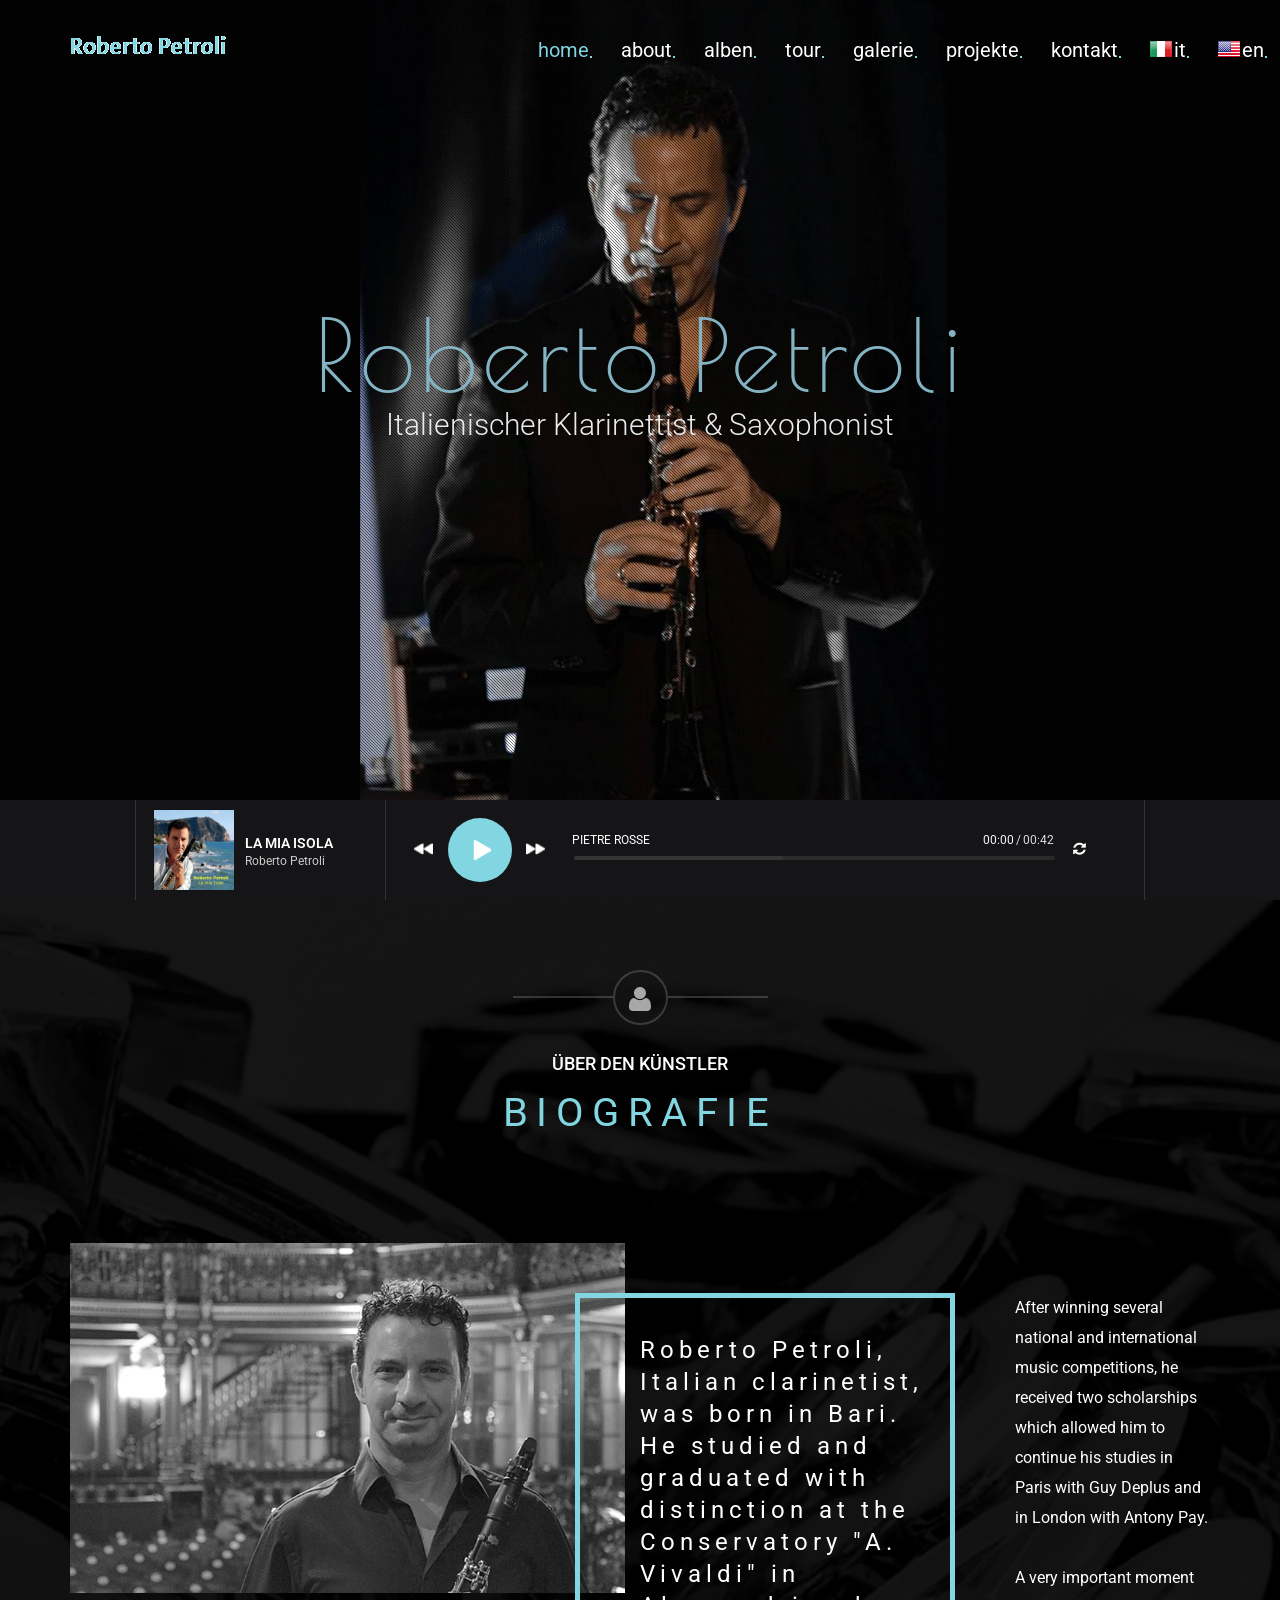
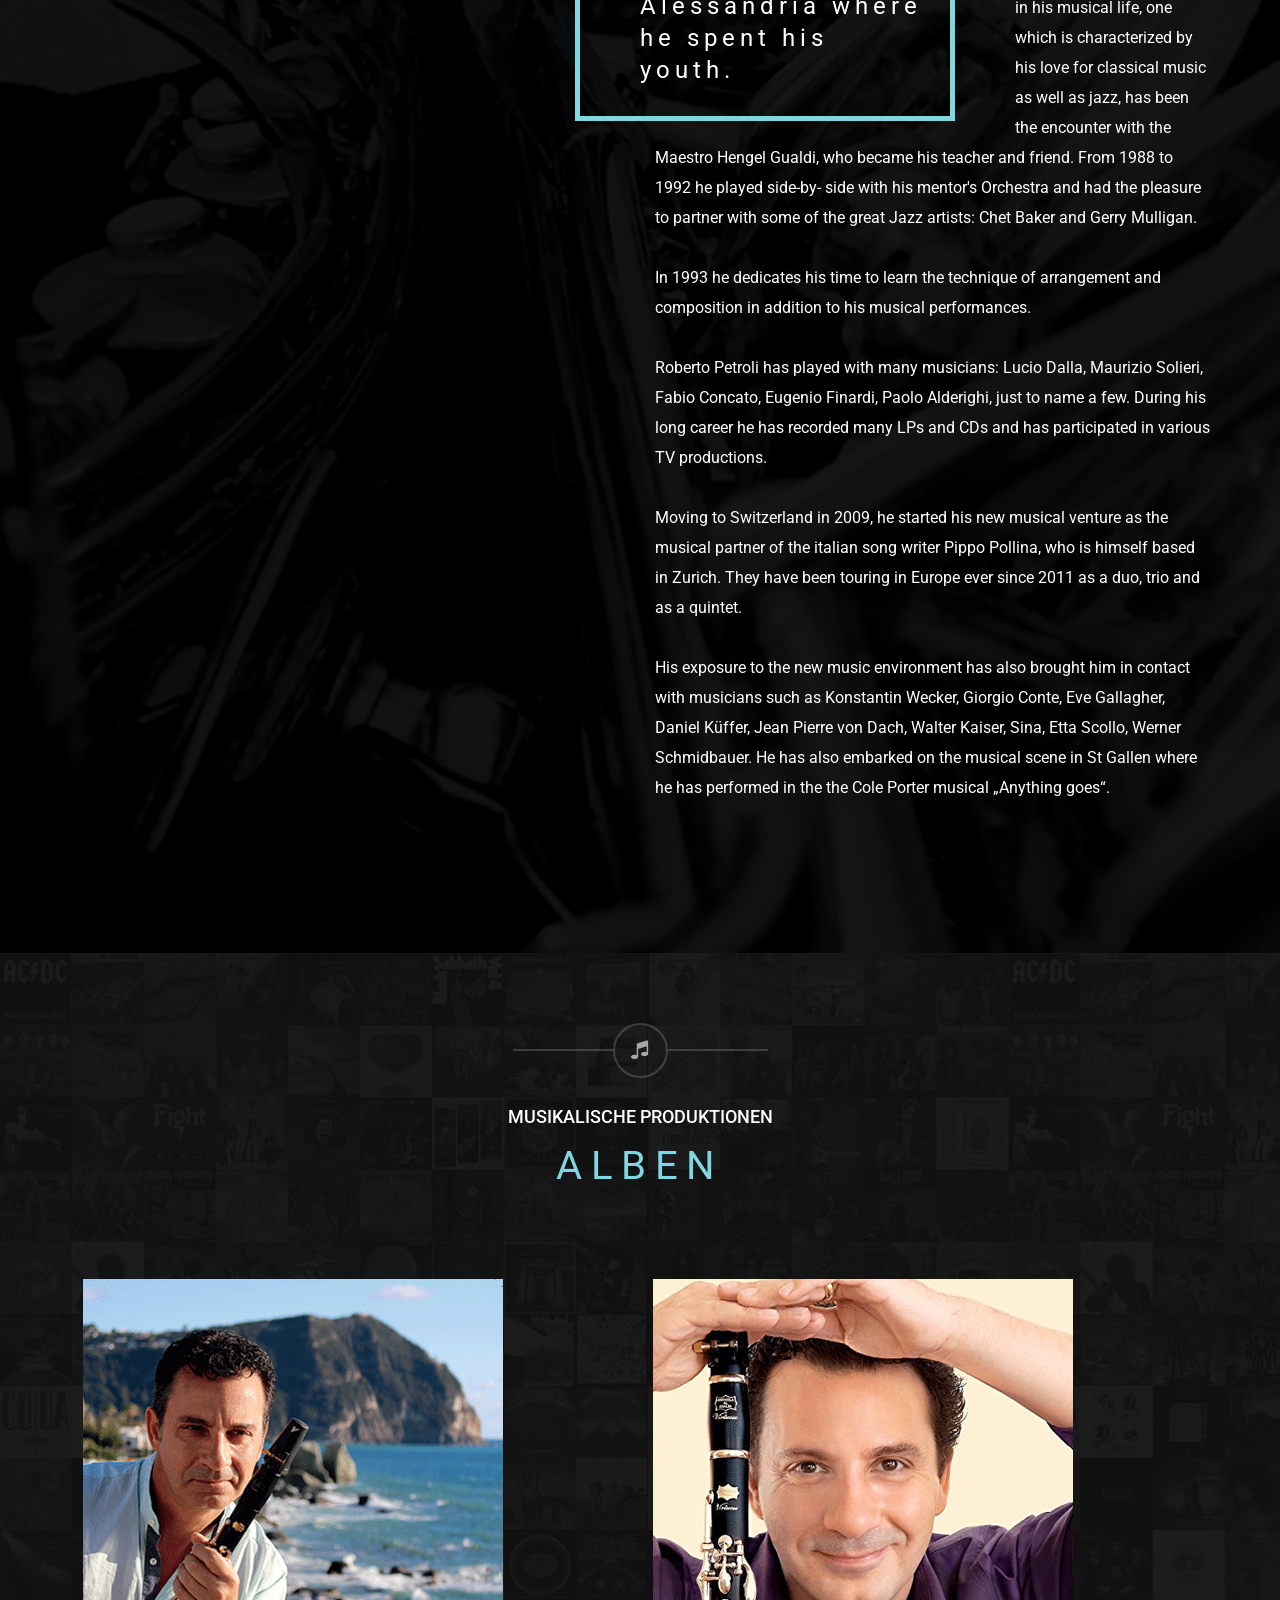
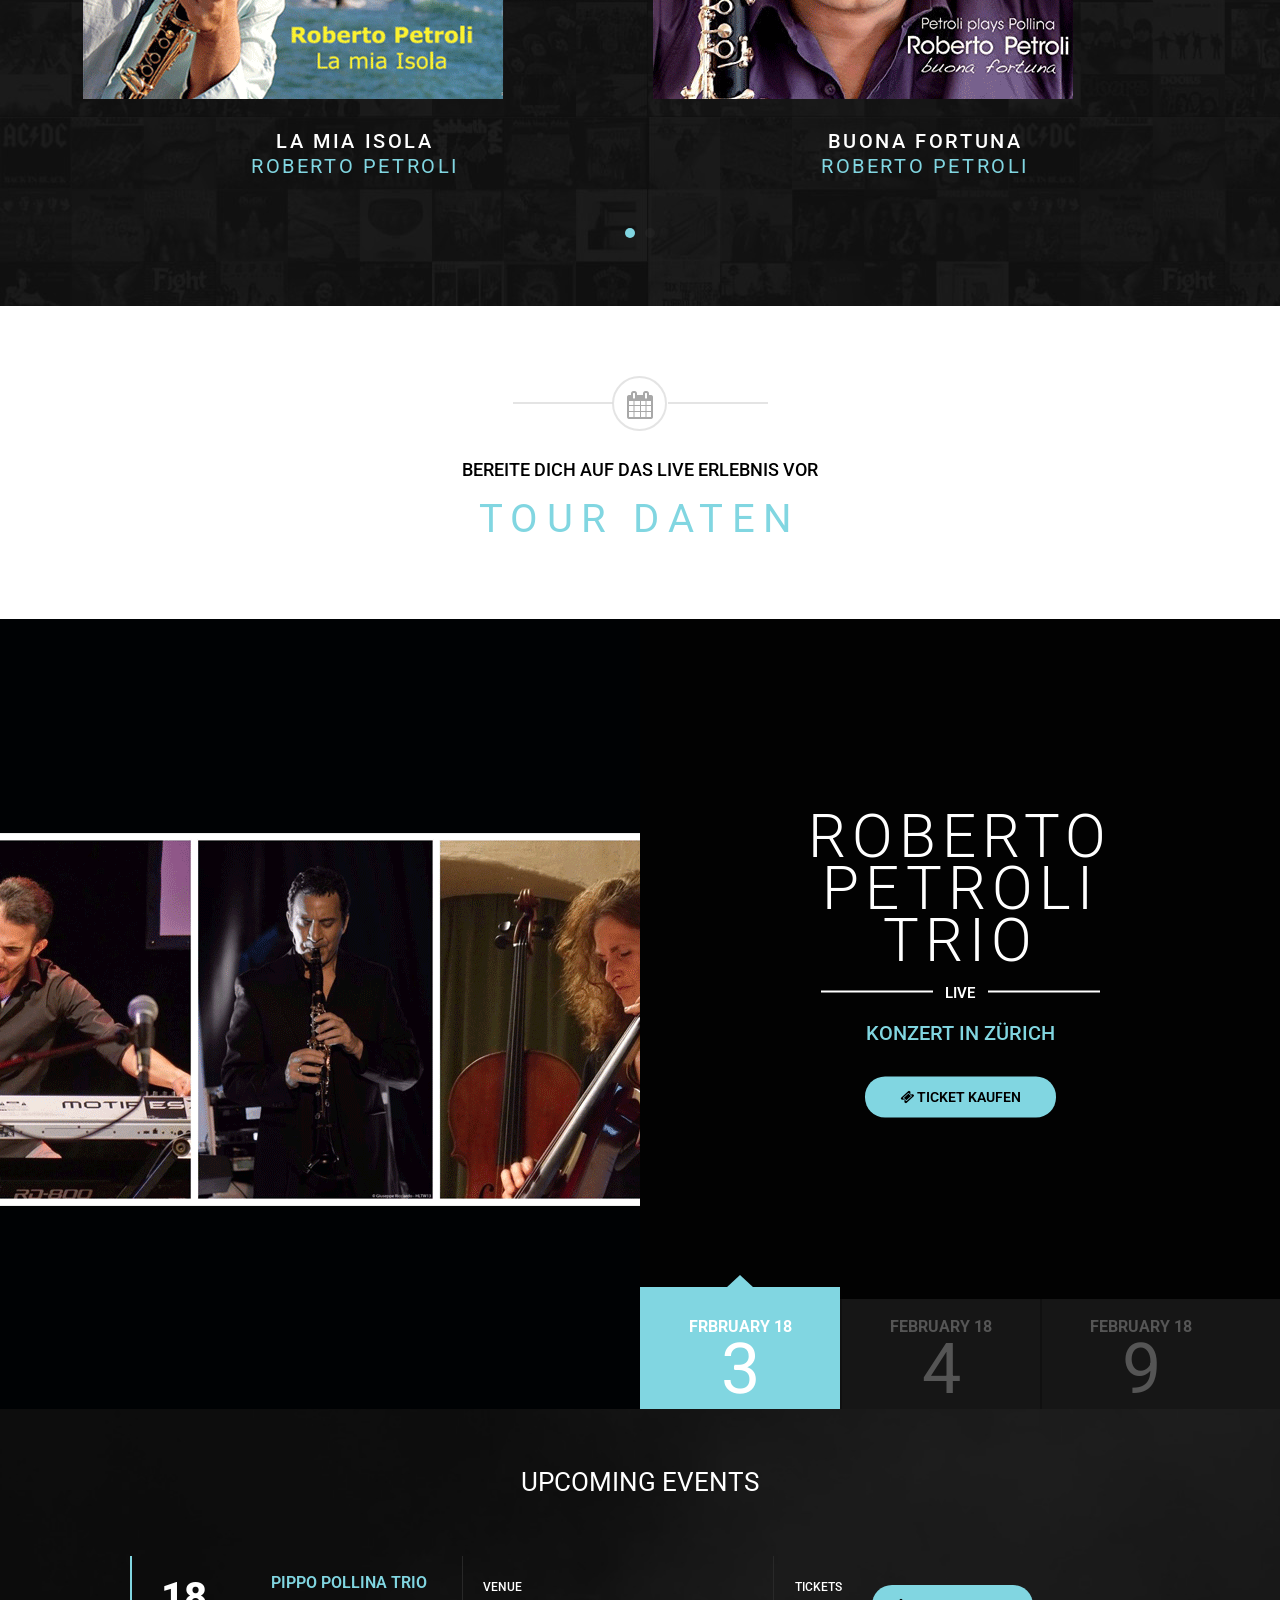
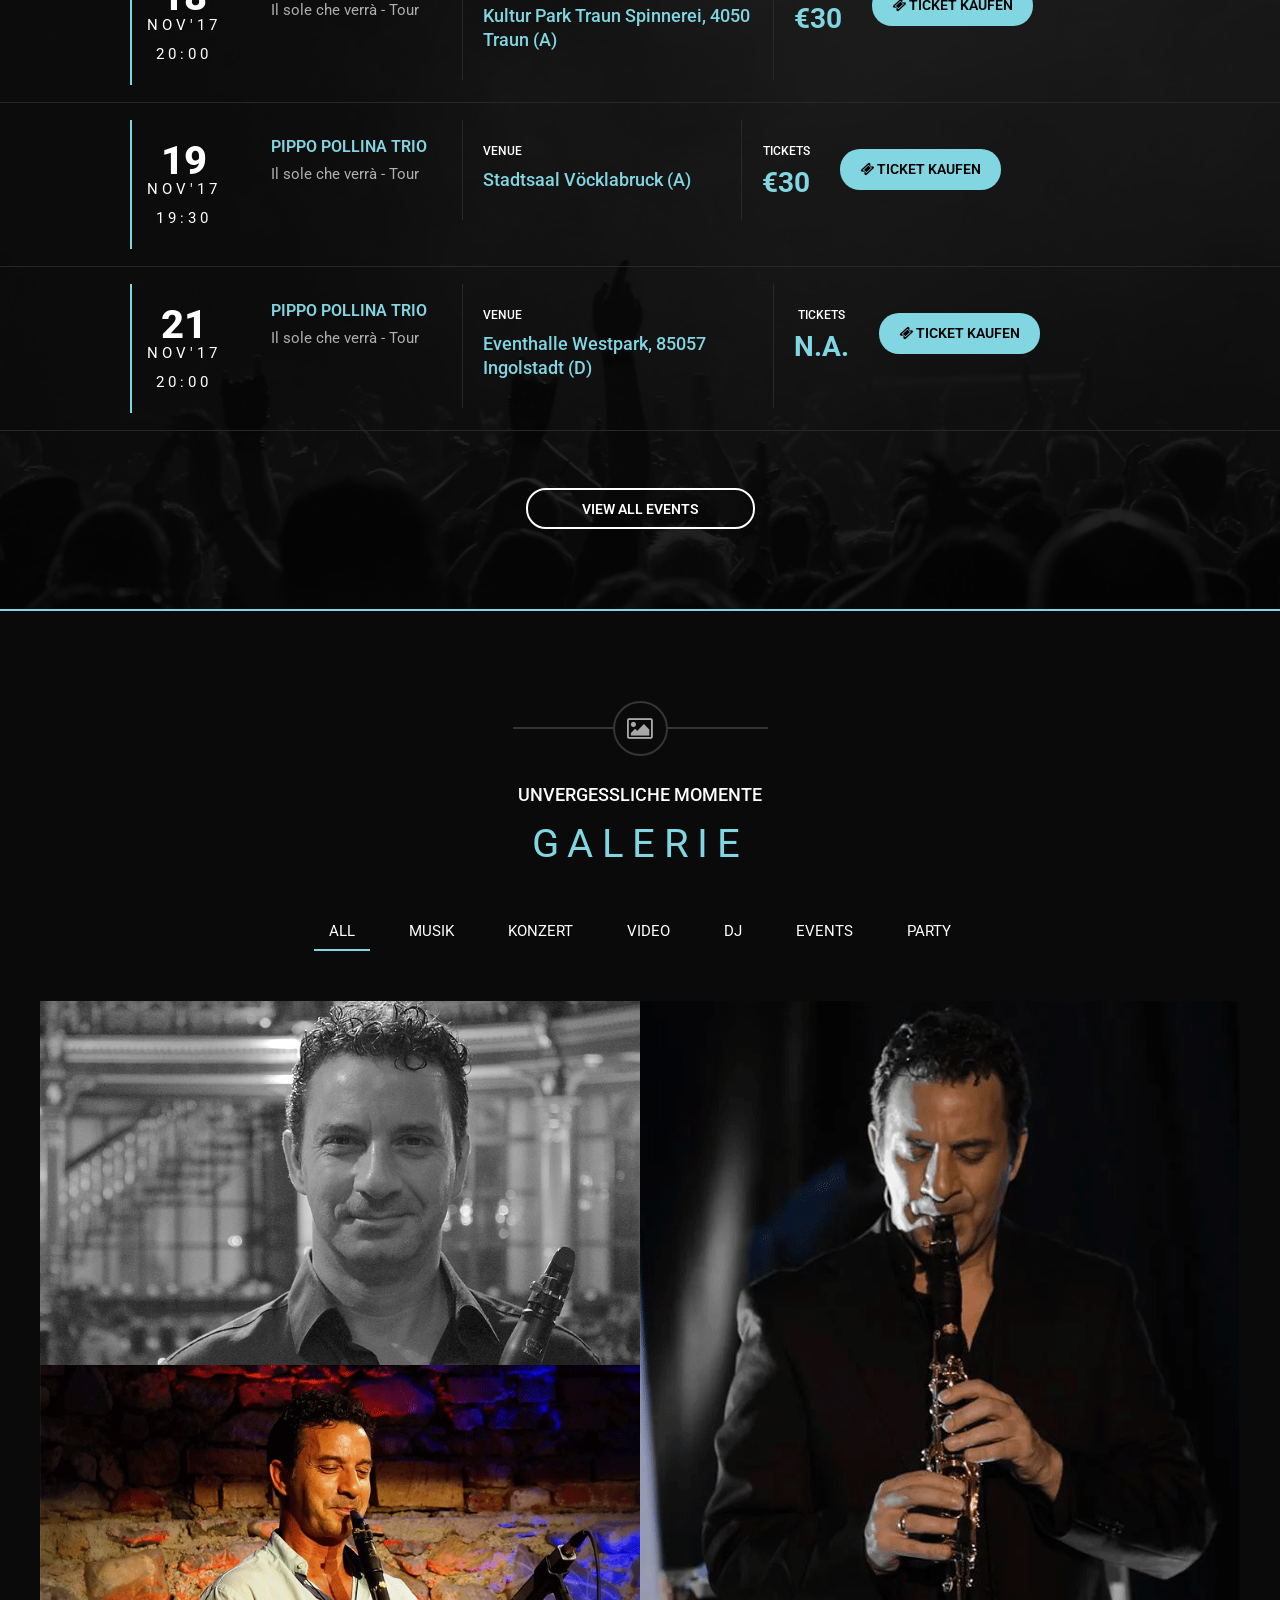
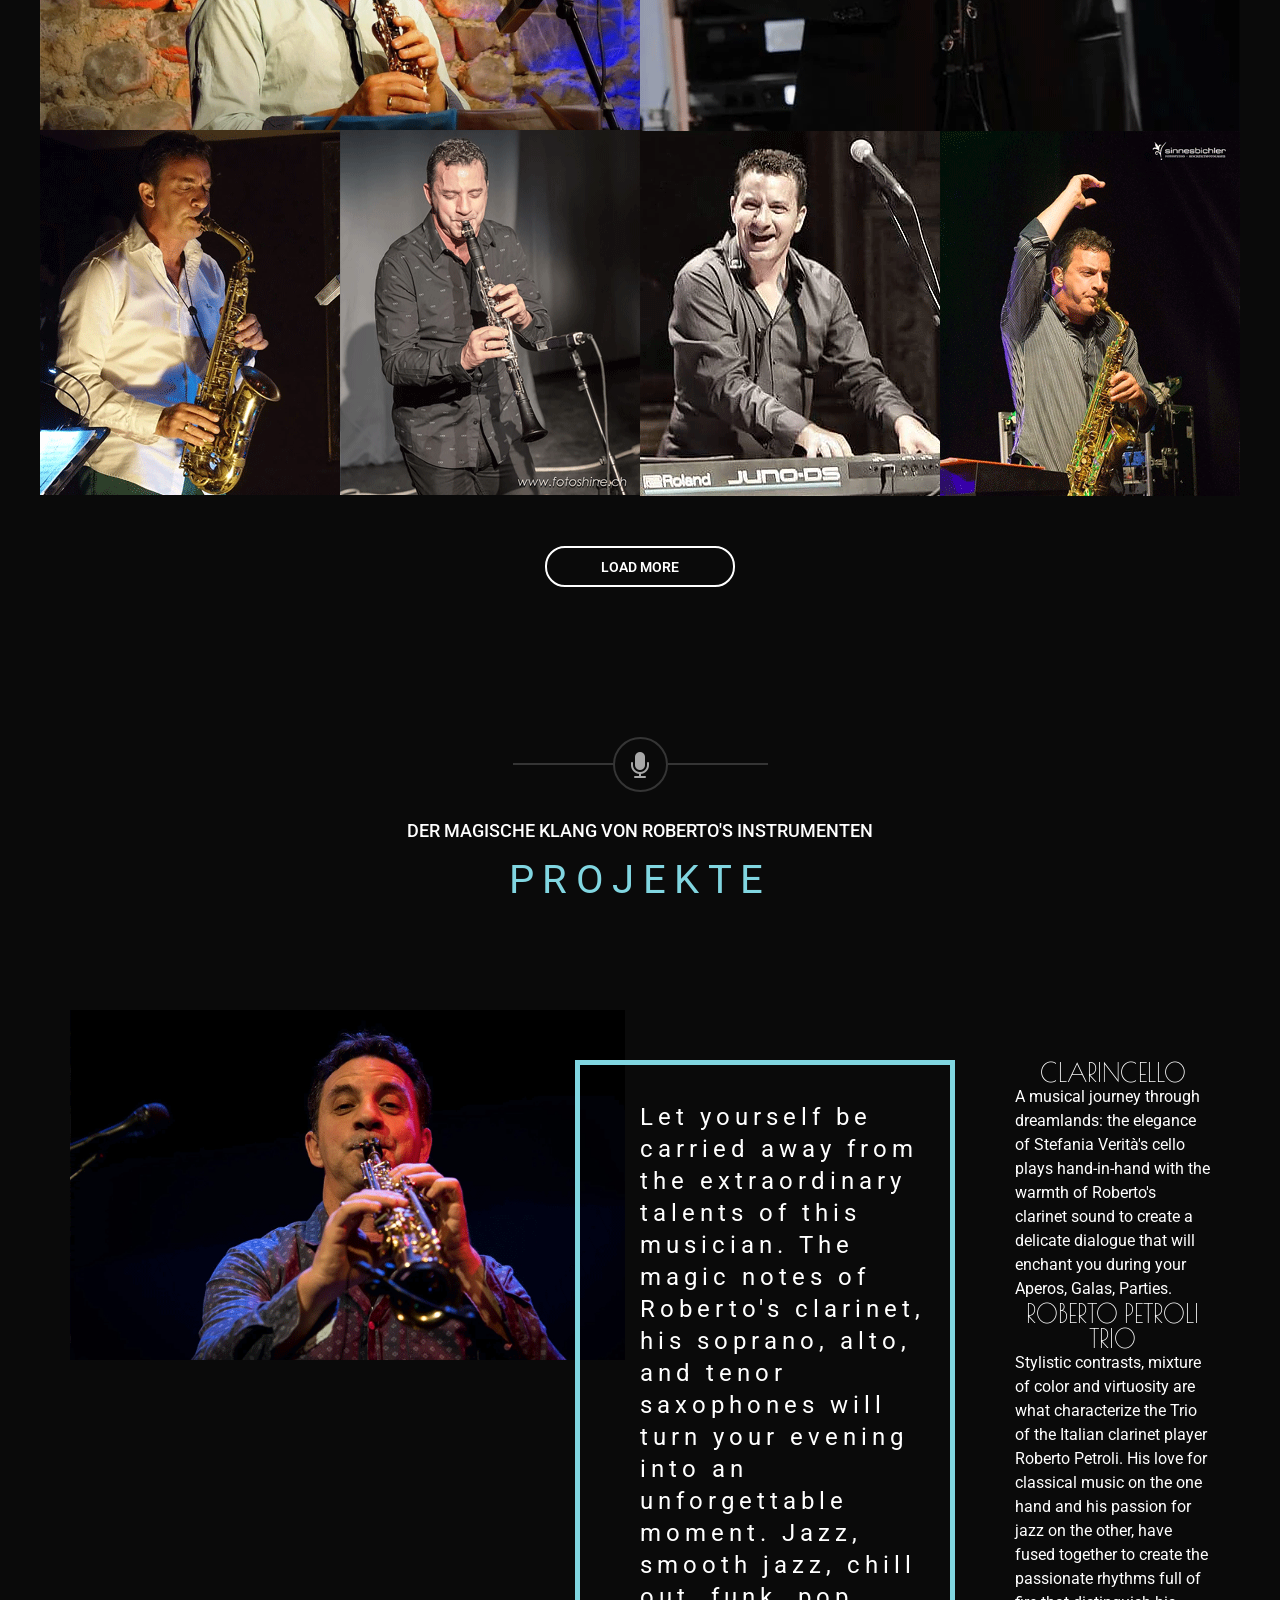
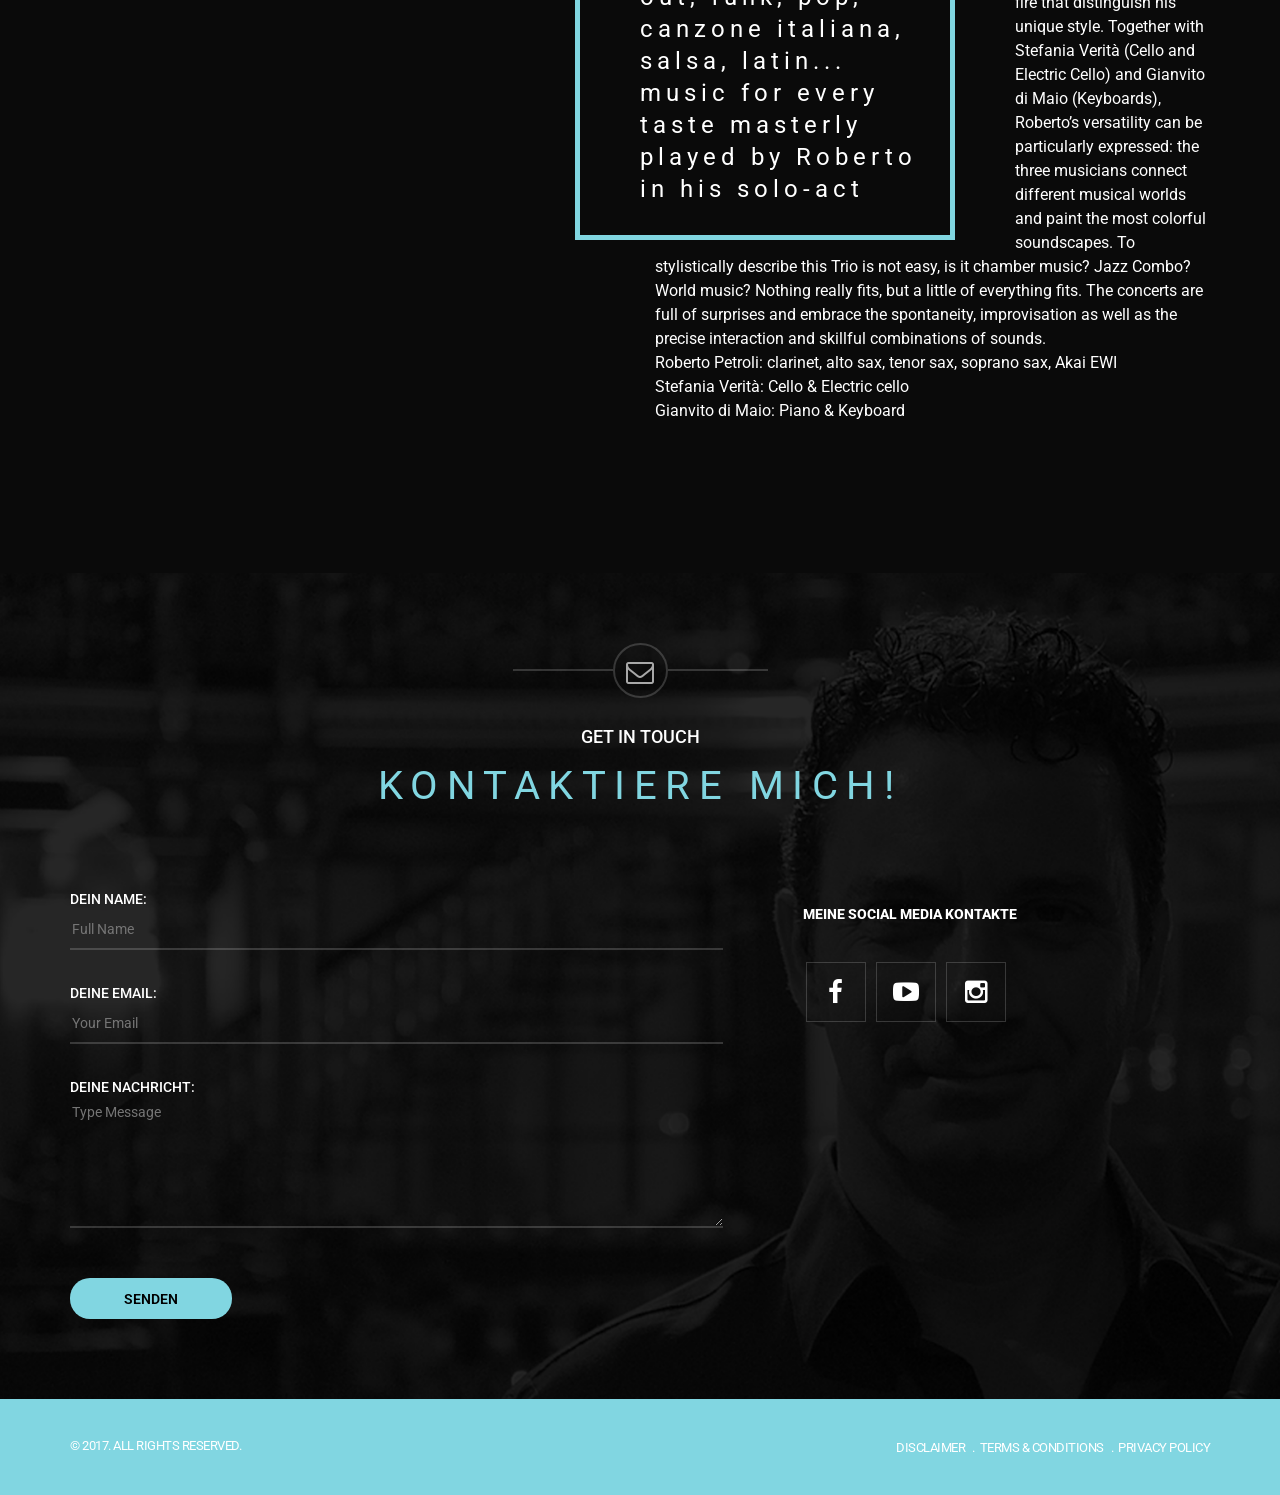
==== commit 604404c0: "links" ====
--- a/index_de.html
+++ b/index_de.html
@@ -88,8 +88,8 @@
 						<li><a href="#anchor05">Projekte</a></li>
 						<!--<li><a href="shop.html">Shop</a></li>-->
 						<li><a href="#anchor06">Kontakt</a></li>
-						<li><a href="/index_it.html"><span class="lang-sm lang-lbl" lang="it"></span></a></li>
-						<li><a href="/index_de.html"><span class="lang-sm lang-lbl" lang="en"></span></a></li>
+						<li><a href="./index_it.html"><span class="lang-sm lang-lbl" lang="it"></span></a></li>
+						<li><a href="./index_de.html"><span class="lang-sm lang-lbl" lang="en"></span></a></li>
 
 					</ul>
 				</div>
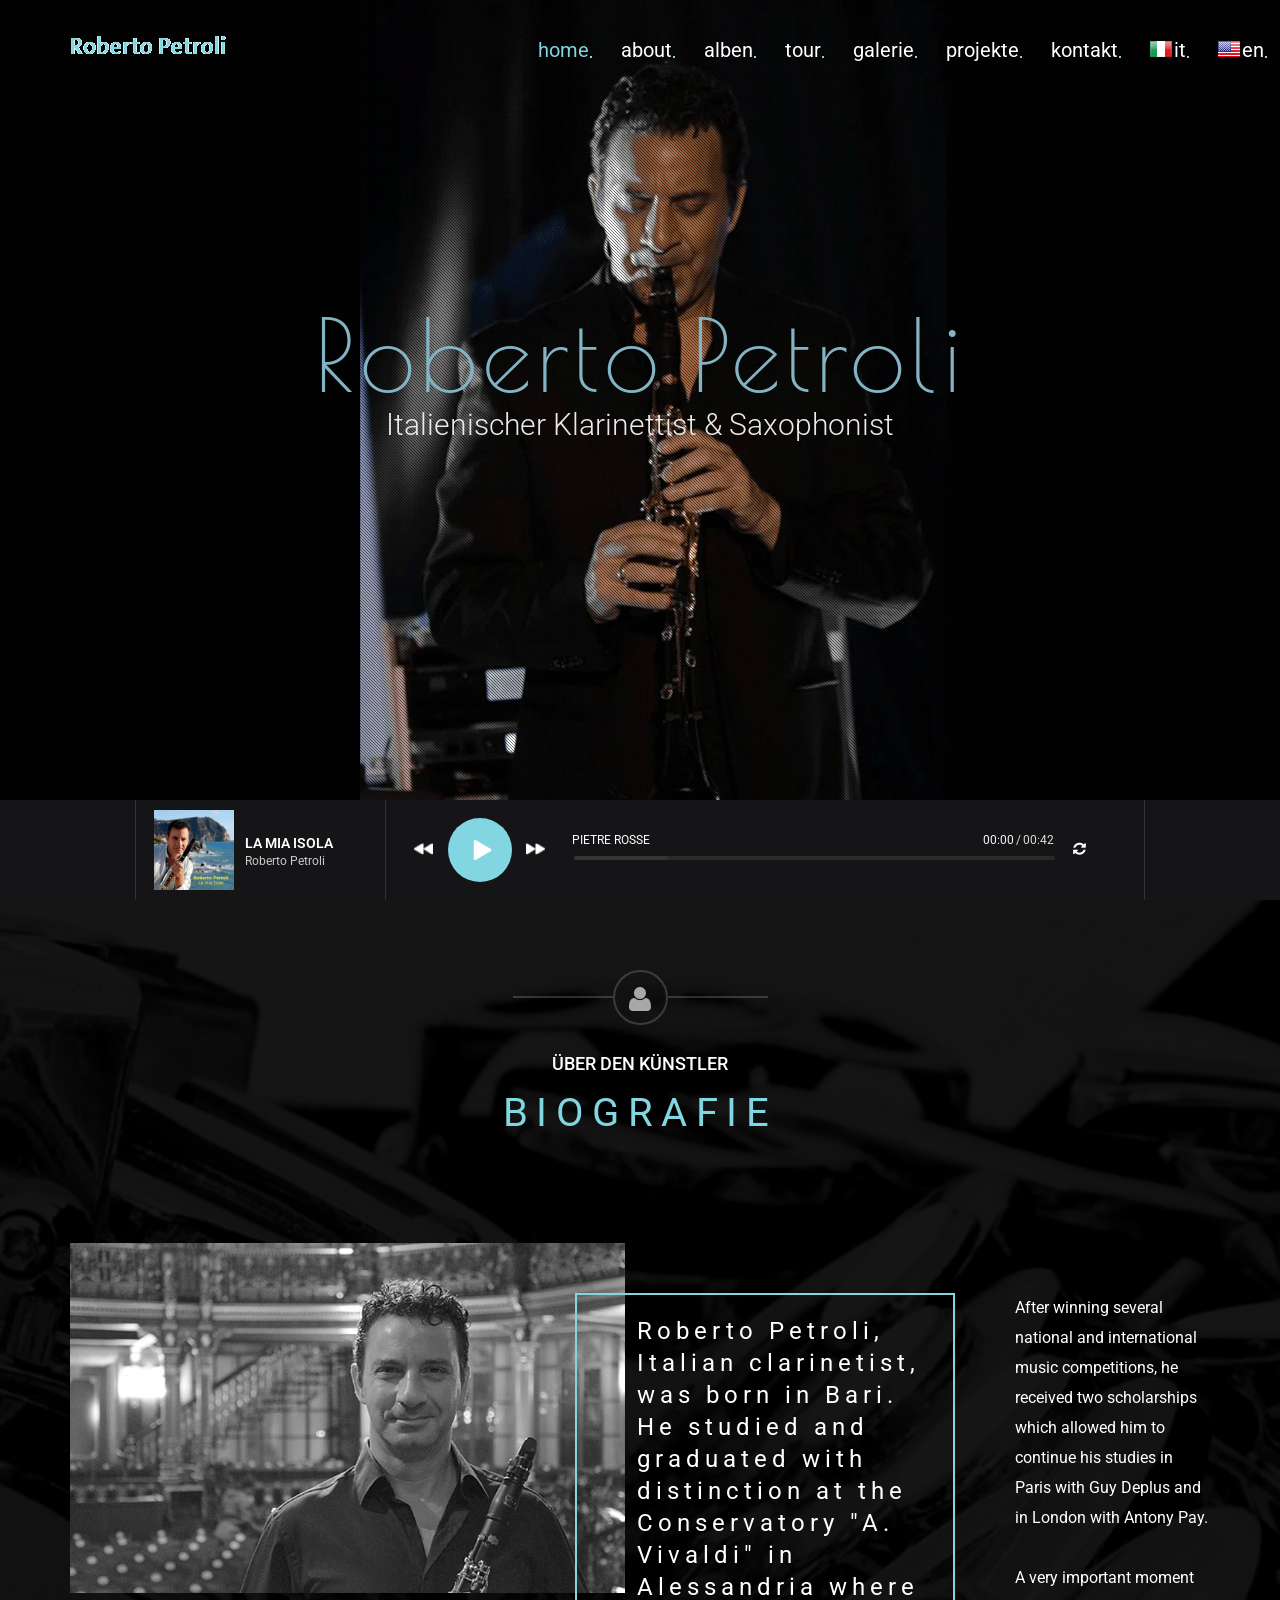
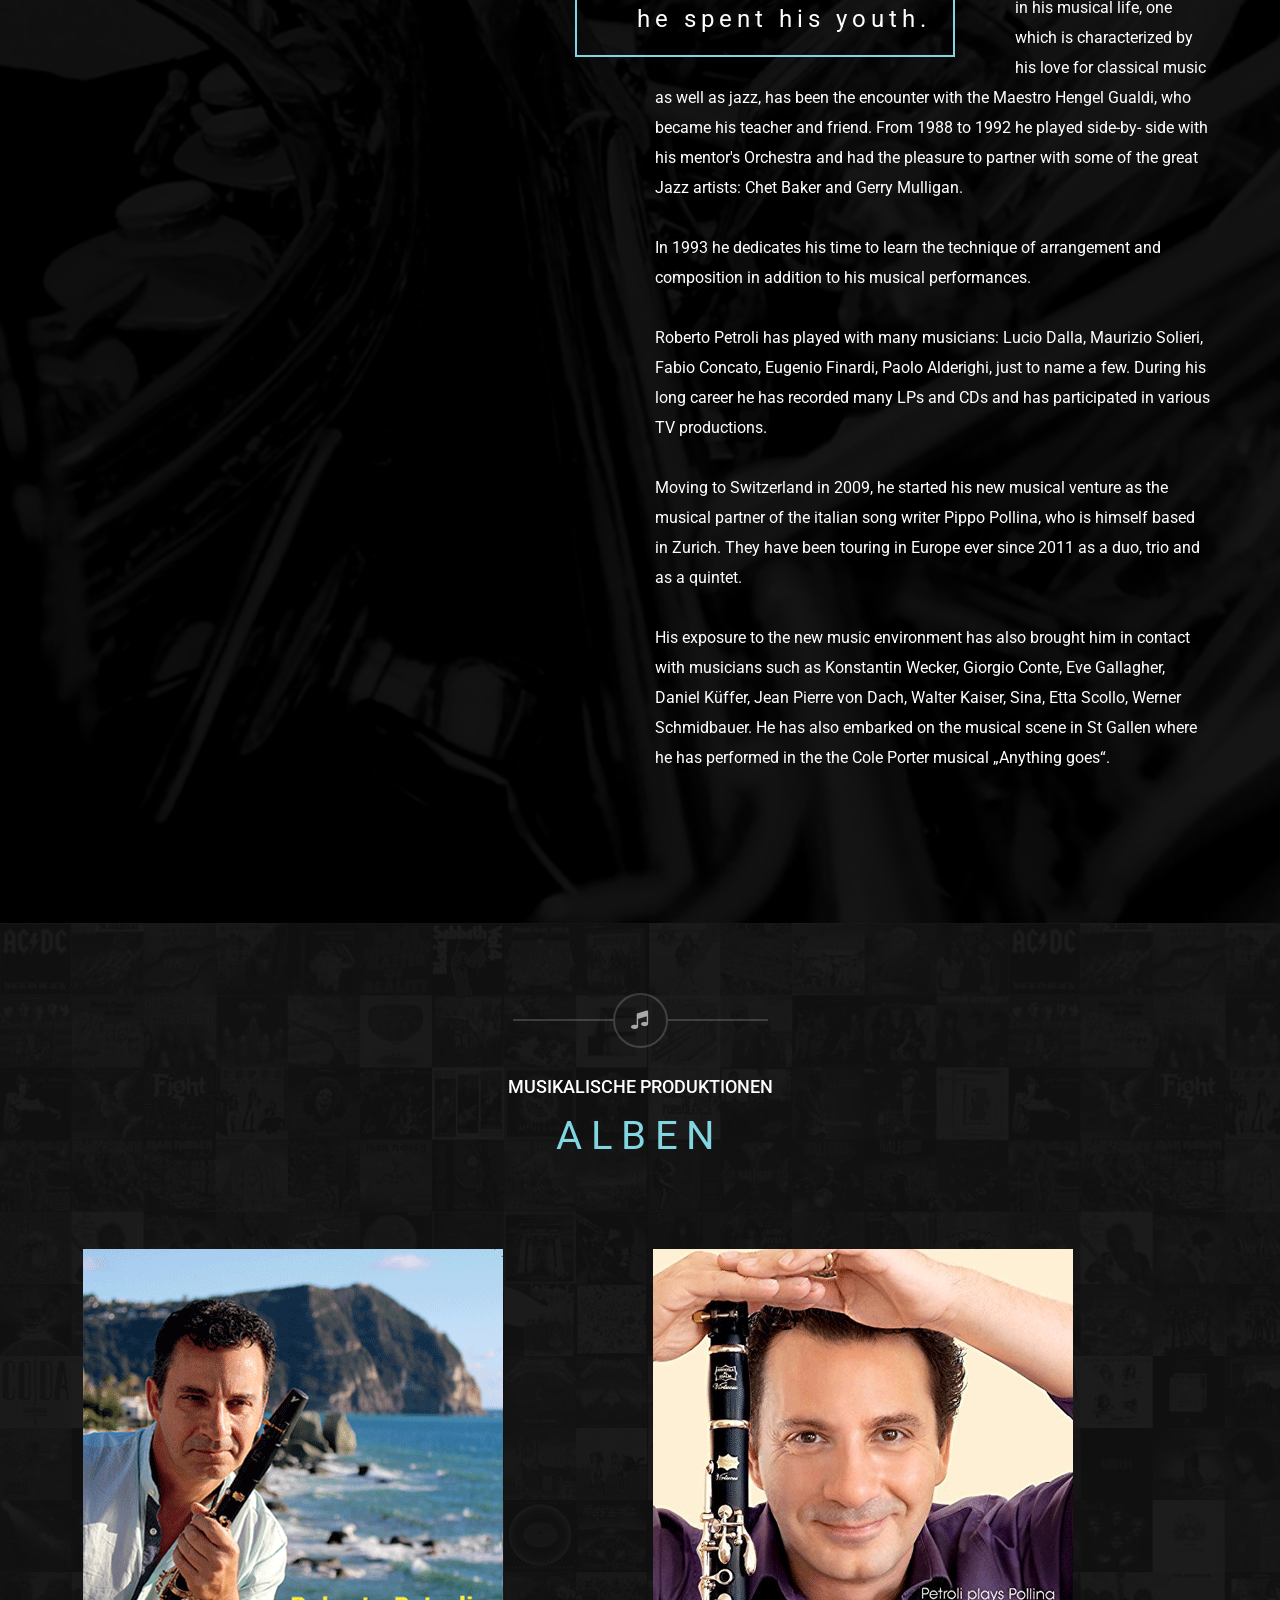
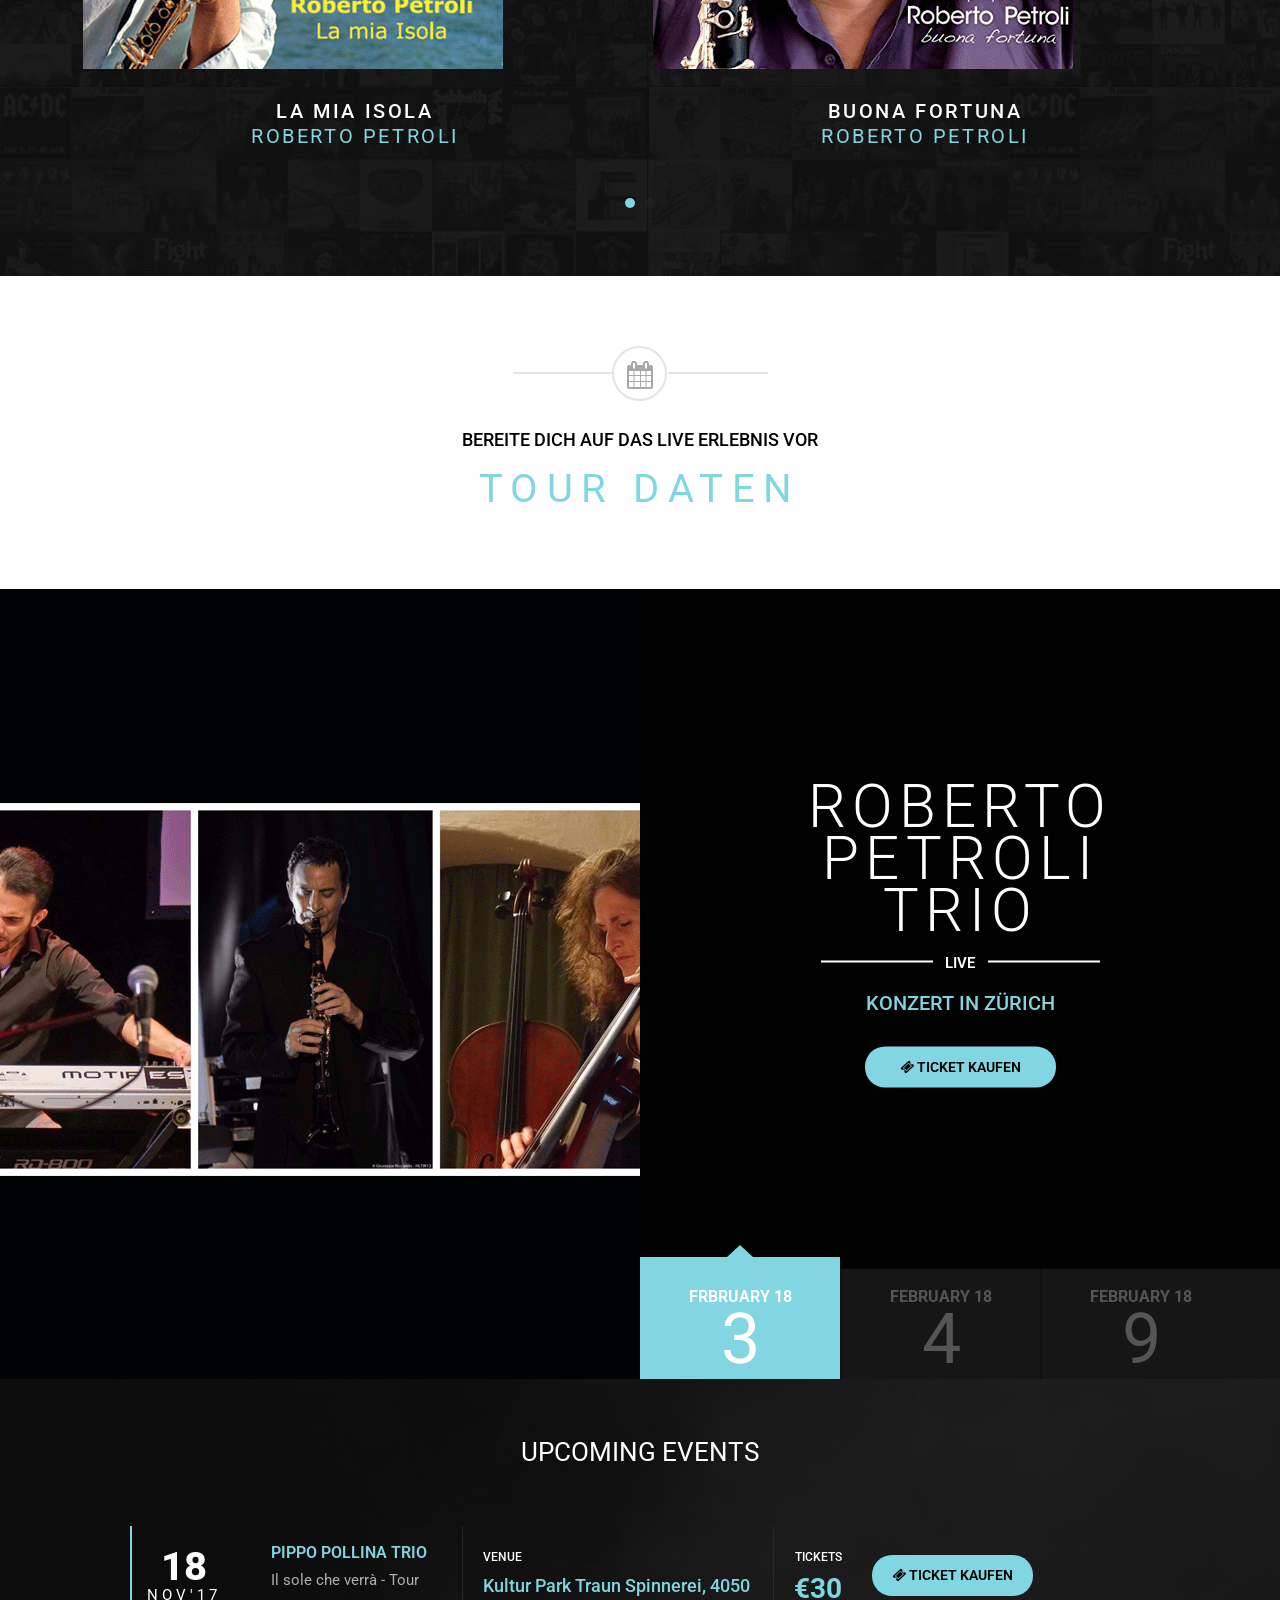
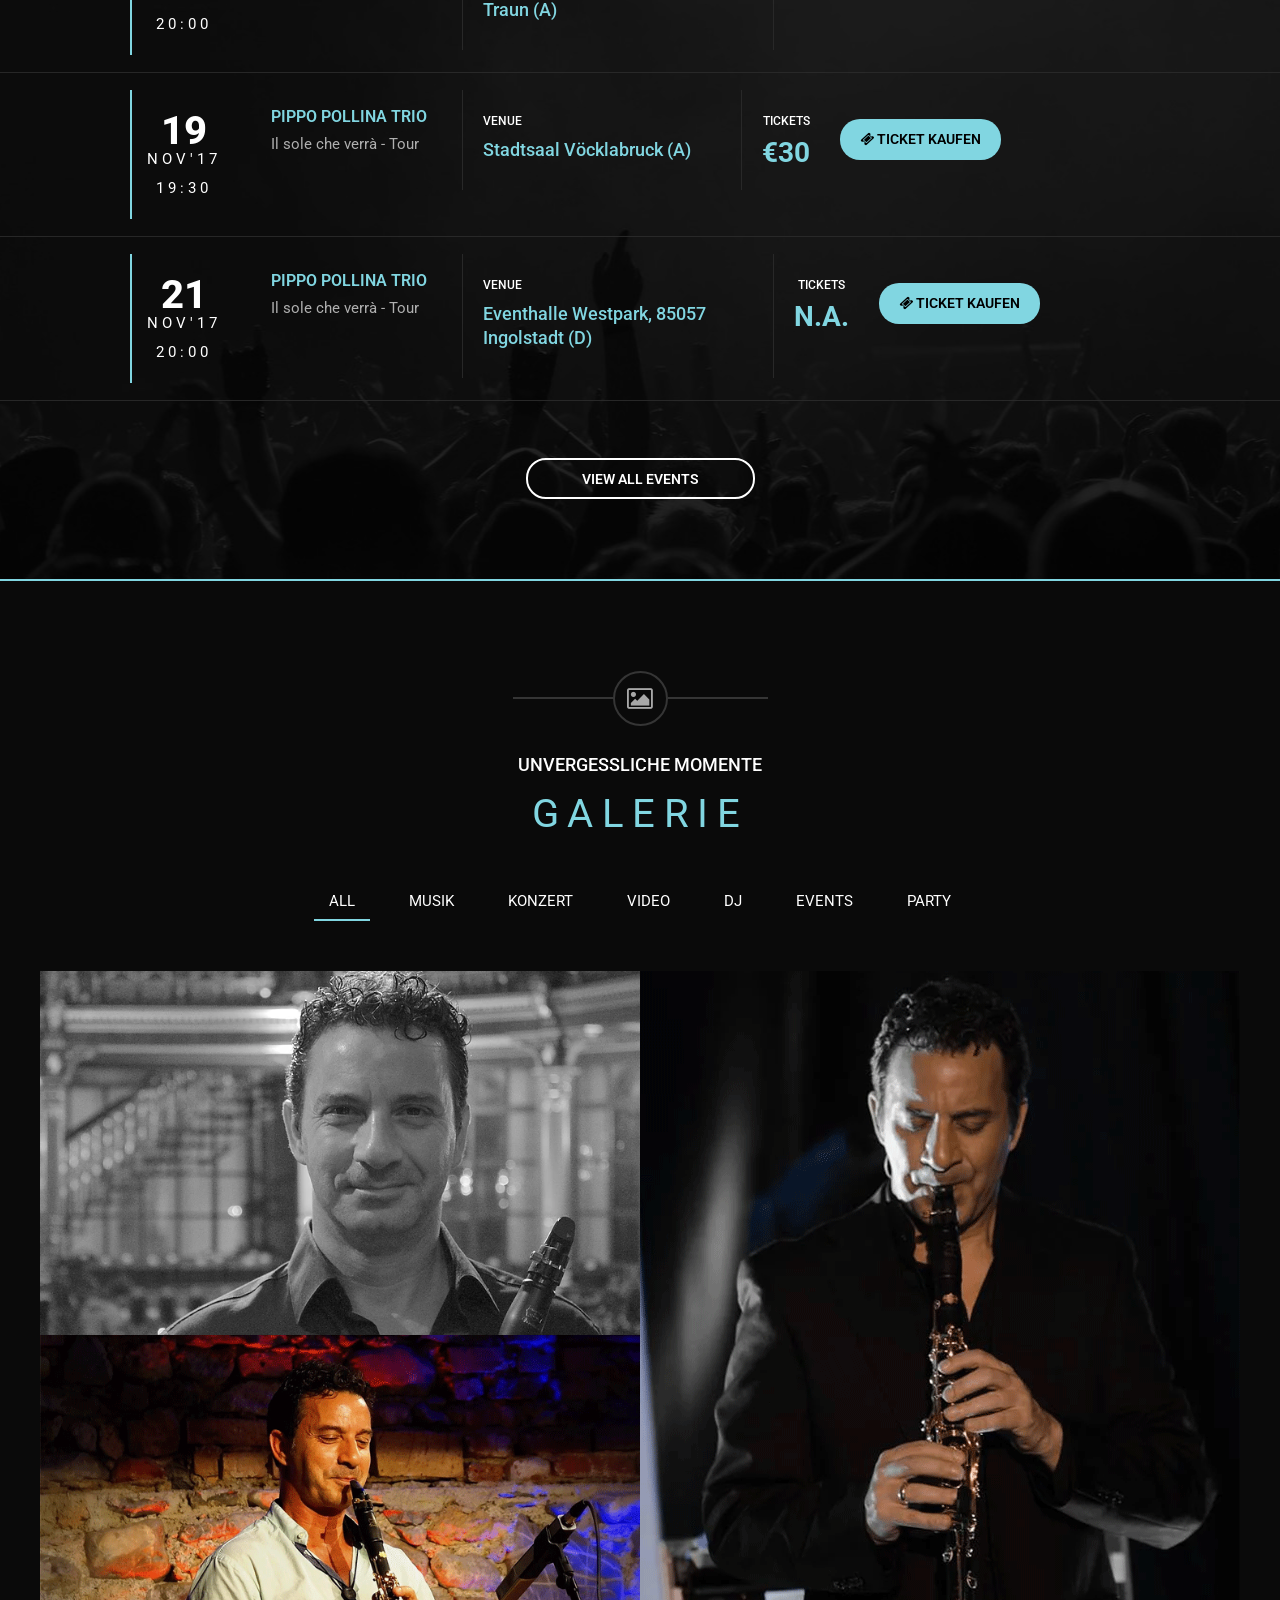
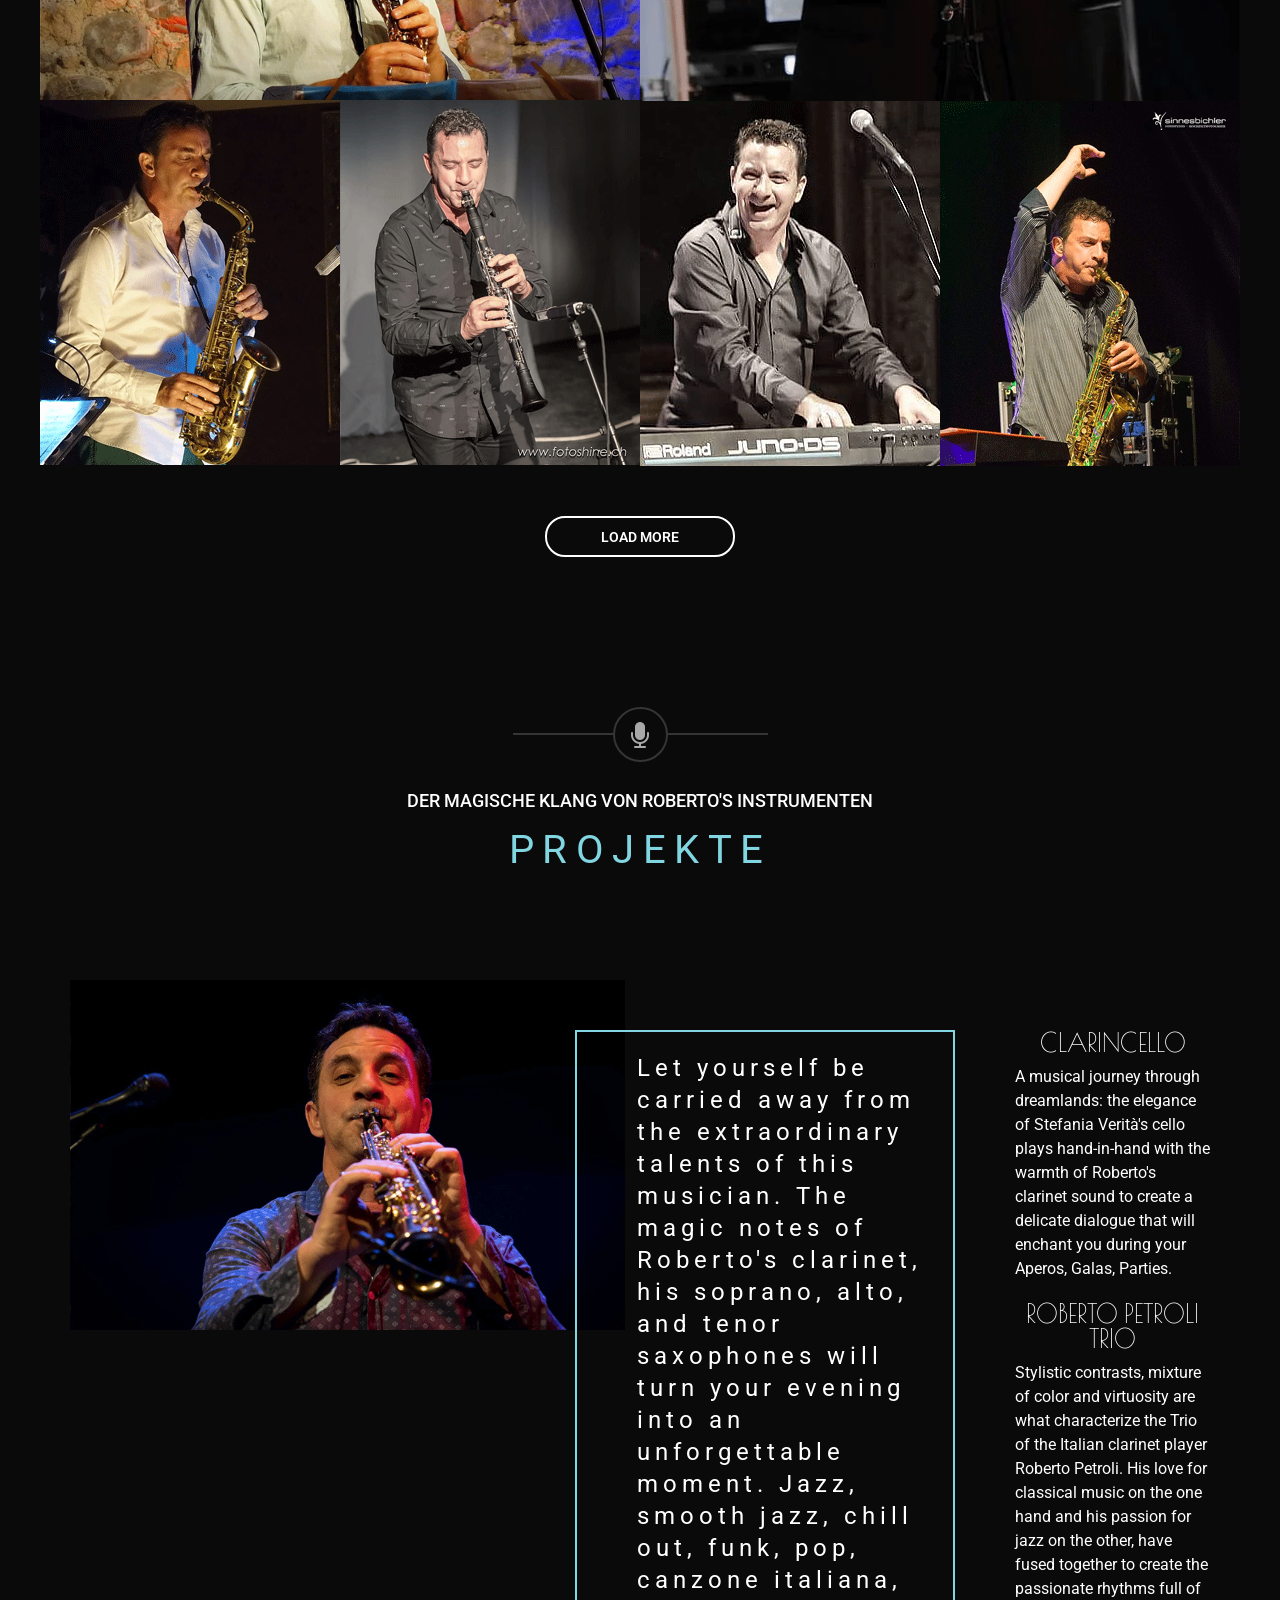
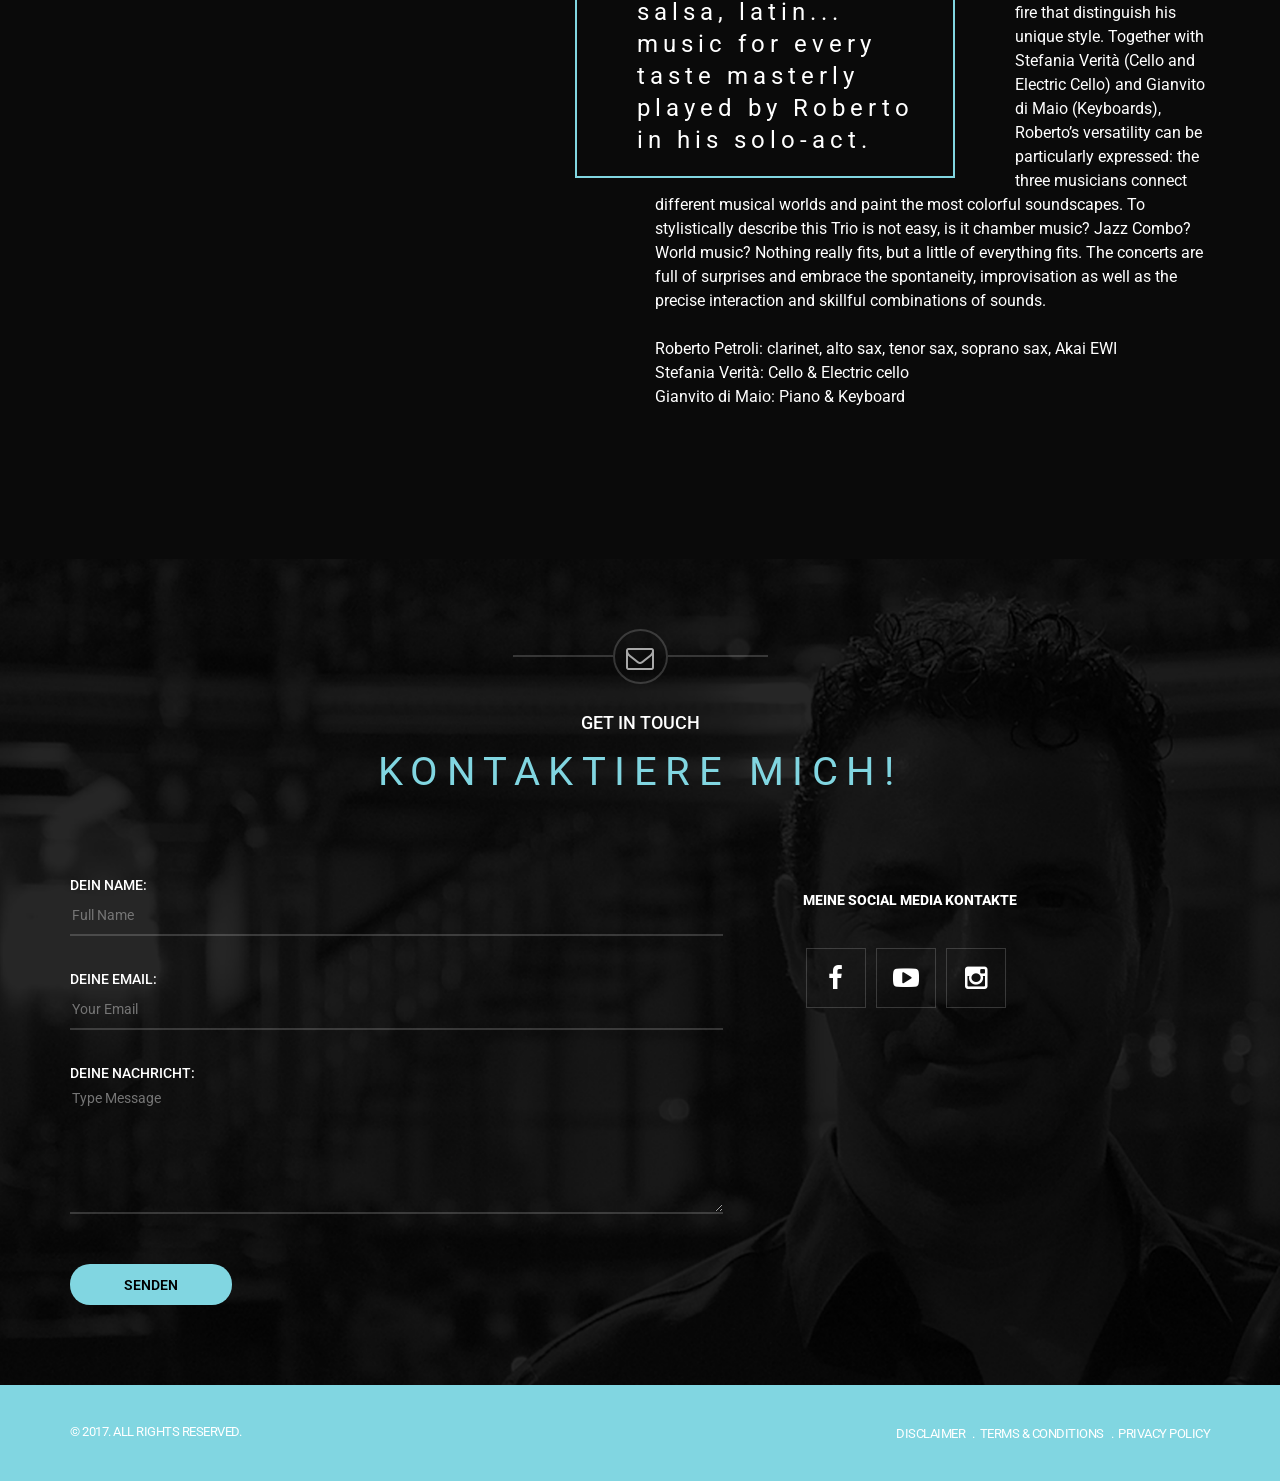
==== commit d49a0f3b: "typos eliminated" ====
--- a/index_de.html
+++ b/index_de.html
@@ -1051,7 +1051,7 @@
 					<div class="col-lg-6">
 						<div class="voffset50"></div>
 						<div class="quote">
-							<p>Let yourself be carried away from the extraordinary talents of this musician. The magic notes of Roberto's clarinet, his soprano, alto, and tenor saxophones will turn your evening into an unforgettable moment.  Jazz, smooth jazz, chill out, funk, pop, canzone italiana, salsa, latin... music for every taste masterly played by Roberto in his solo-act</p>
+							<p>Let yourself be carried away from the extraordinary talents of this musician. The magic notes of Roberto's clarinet, his soprano, alto, and tenor saxophones will turn your evening into an unforgettable moment.  Jazz, smooth jazz, chill out, funk, pop, canzone italiana, salsa, latin... music for every taste masterly played by Roberto in his solo-act.</p>
 							<!--<p class="author">Robbie Robertson</p>-->
 						</div>
 						<div class="description">
@@ -1061,7 +1061,7 @@
 							<p>Stylistic contrasts, mixture of color and virtuosity are what characterize the Trio of the Italian clarinet player Roberto Petroli. His love for classical music on the one hand and his passion for jazz on the other, have fused together to create the passionate rhythms full of fire that distinguish his unique style.
 								Together with Stefania Verità (Cello and Electric Cello) and Gianvito di Maio (Keyboards), Roberto’s versatility can be particularly expressed: the three musicians connect different musical worlds and paint the most colorful soundscapes.
 								To stylistically describe this Trio is not easy, is it chamber music? Jazz Combo? World music? Nothing really fits, but a little of everything fits.
-								The concerts are full of surprises and embrace the spontaneity, improvisation as well as the precise interaction and skillful combinations of sounds.</p>
+								The concerts are full of surprises and embrace the spontaneity, improvisation as well as the precise interaction and skillful combinations of sounds.<br><br></p>
 							<p>Roberto Petroli: clarinet, alto sax, tenor sax, soprano sax, Akai EWI<br>
 								Stefania Verità: Cello &amp; Electric cello<br>
 								Gianvito di Maio: Piano &amp; Keyboard</p>
--- a/styles/main.css
+++ b/styles/main.css
@@ -739,6 +739,8 @@
     text-align: center;
     font-size: 25px;
     line-height: 25px;
+	margin-bottom: 10px;
+	margin-top: 20px;
 }
 @media (min-width: 768px) {
     .pretitle {
@@ -2747,7 +2749,7 @@
     margin-bottom: 30px;
 }
 .quote {
-    border: 5px solid #81D6E1;
+    border: 2px solid #81D6E1;
     position: relative;
     margin: 0;
     width: 100%;
@@ -2758,7 +2760,7 @@
 }
 @media (min-width: 768px) {
     .quote {
-        padding: 36px 20px 30px 60px;
+        padding: 20px 20px 20px 60px;
         float: left;
         width: 50%;
     }
